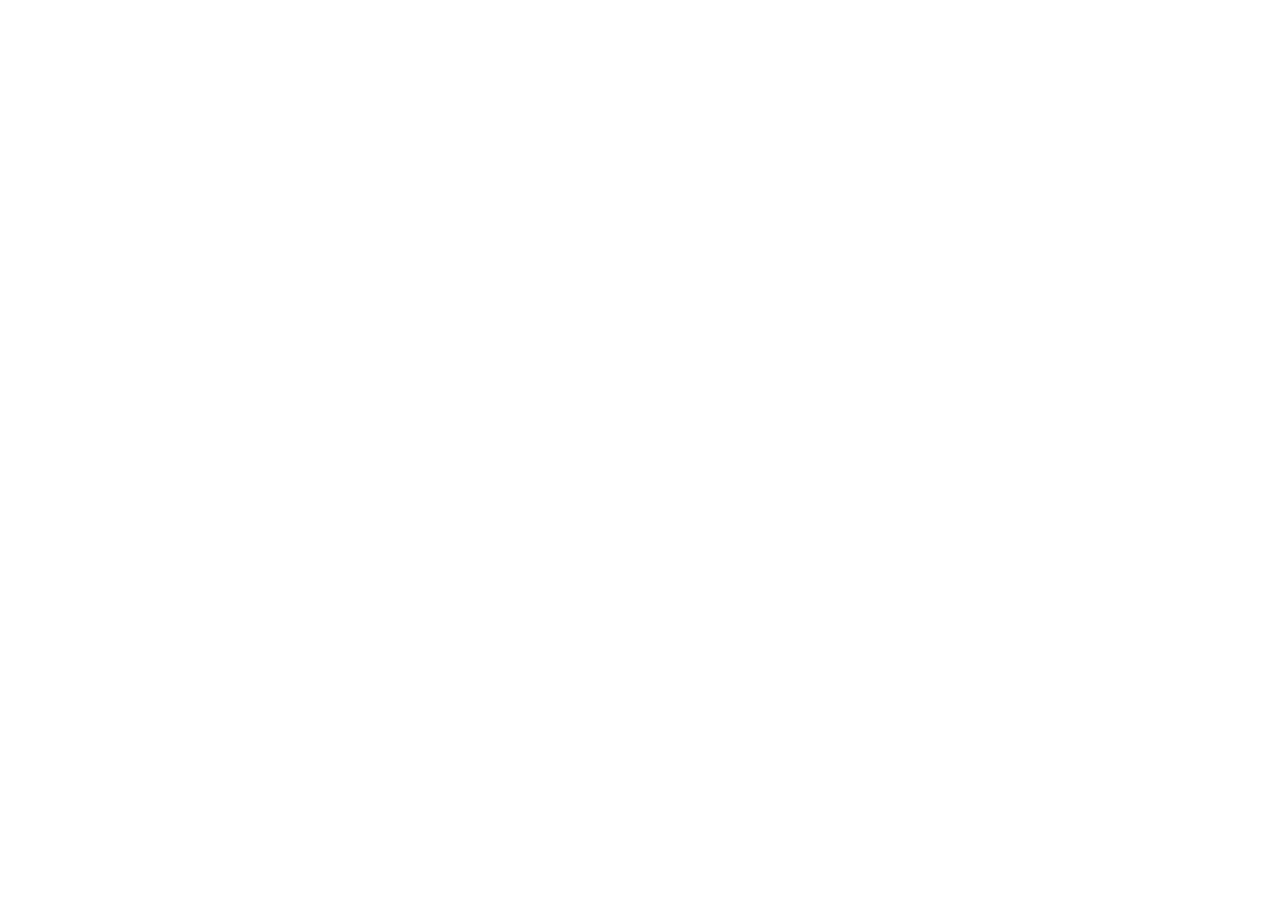
==== reports-dashboard/index.html @ 9b1605b8 "feat: add IPR claim elements comparison dashboard Deploys a React dashboard comparing v1/v2_API/v3_C" ====
<!doctype html>
<html lang="ko">
  <head>
    <meta charset="UTF-8" />
    <meta name="viewport" content="width=device-width, initial-scale=1.0" />
    <link rel="preconnect" href="https://fonts.googleapis.com" />
    <link rel="preconnect" href="https://fonts.gstatic.com" crossorigin />
    <link href="https://fonts.googleapis.com/css2?family=Noto+Sans+KR:wght@300;400;500;700&display=swap" rel="stylesheet" />
    <title>Claim Elements Dashboard</title>
    <script type="module" crossorigin src="/tanalysis-landing/reports-dashboard/assets/index-C7DTPzff.js"></script>
    <link rel="stylesheet" crossorigin href="/tanalysis-landing/reports-dashboard/assets/index-qnxATfq0.css">
  </head>
  <body>
    <div id="root"></div>
  </body>
</html>
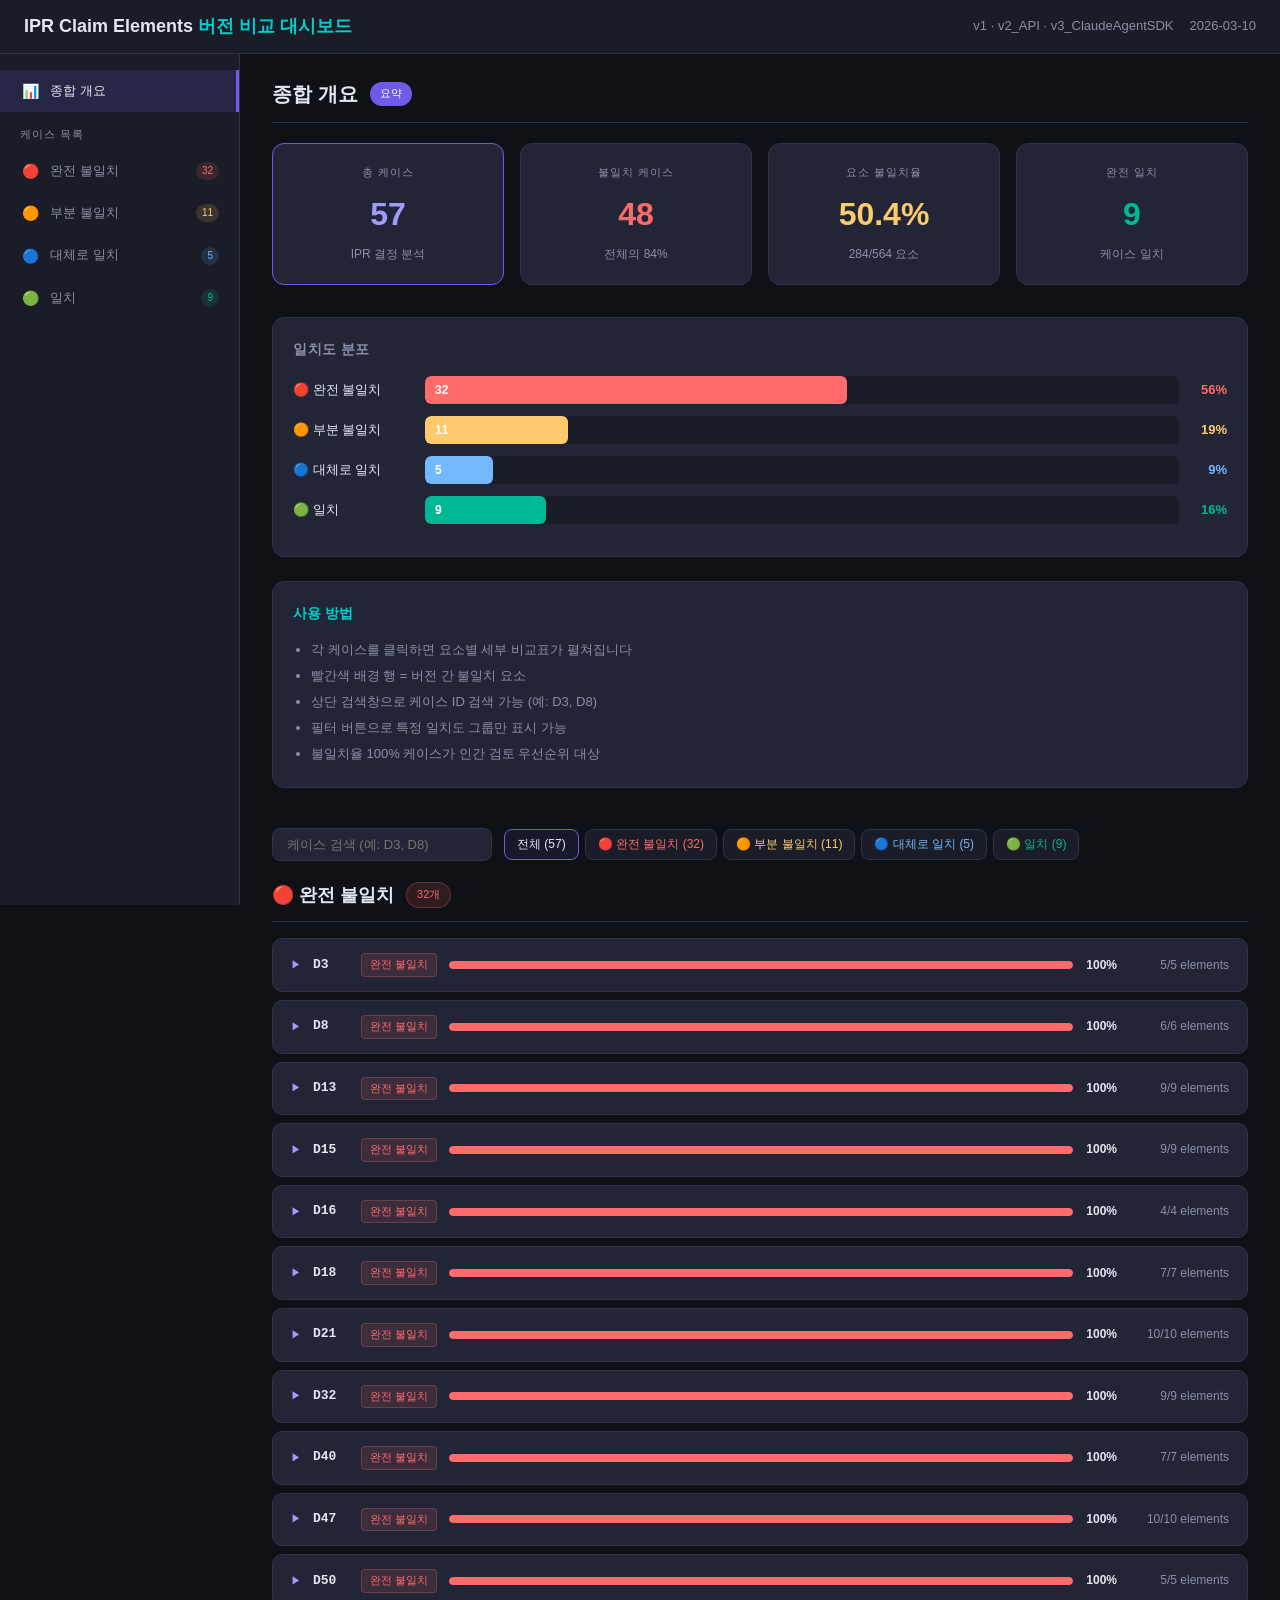
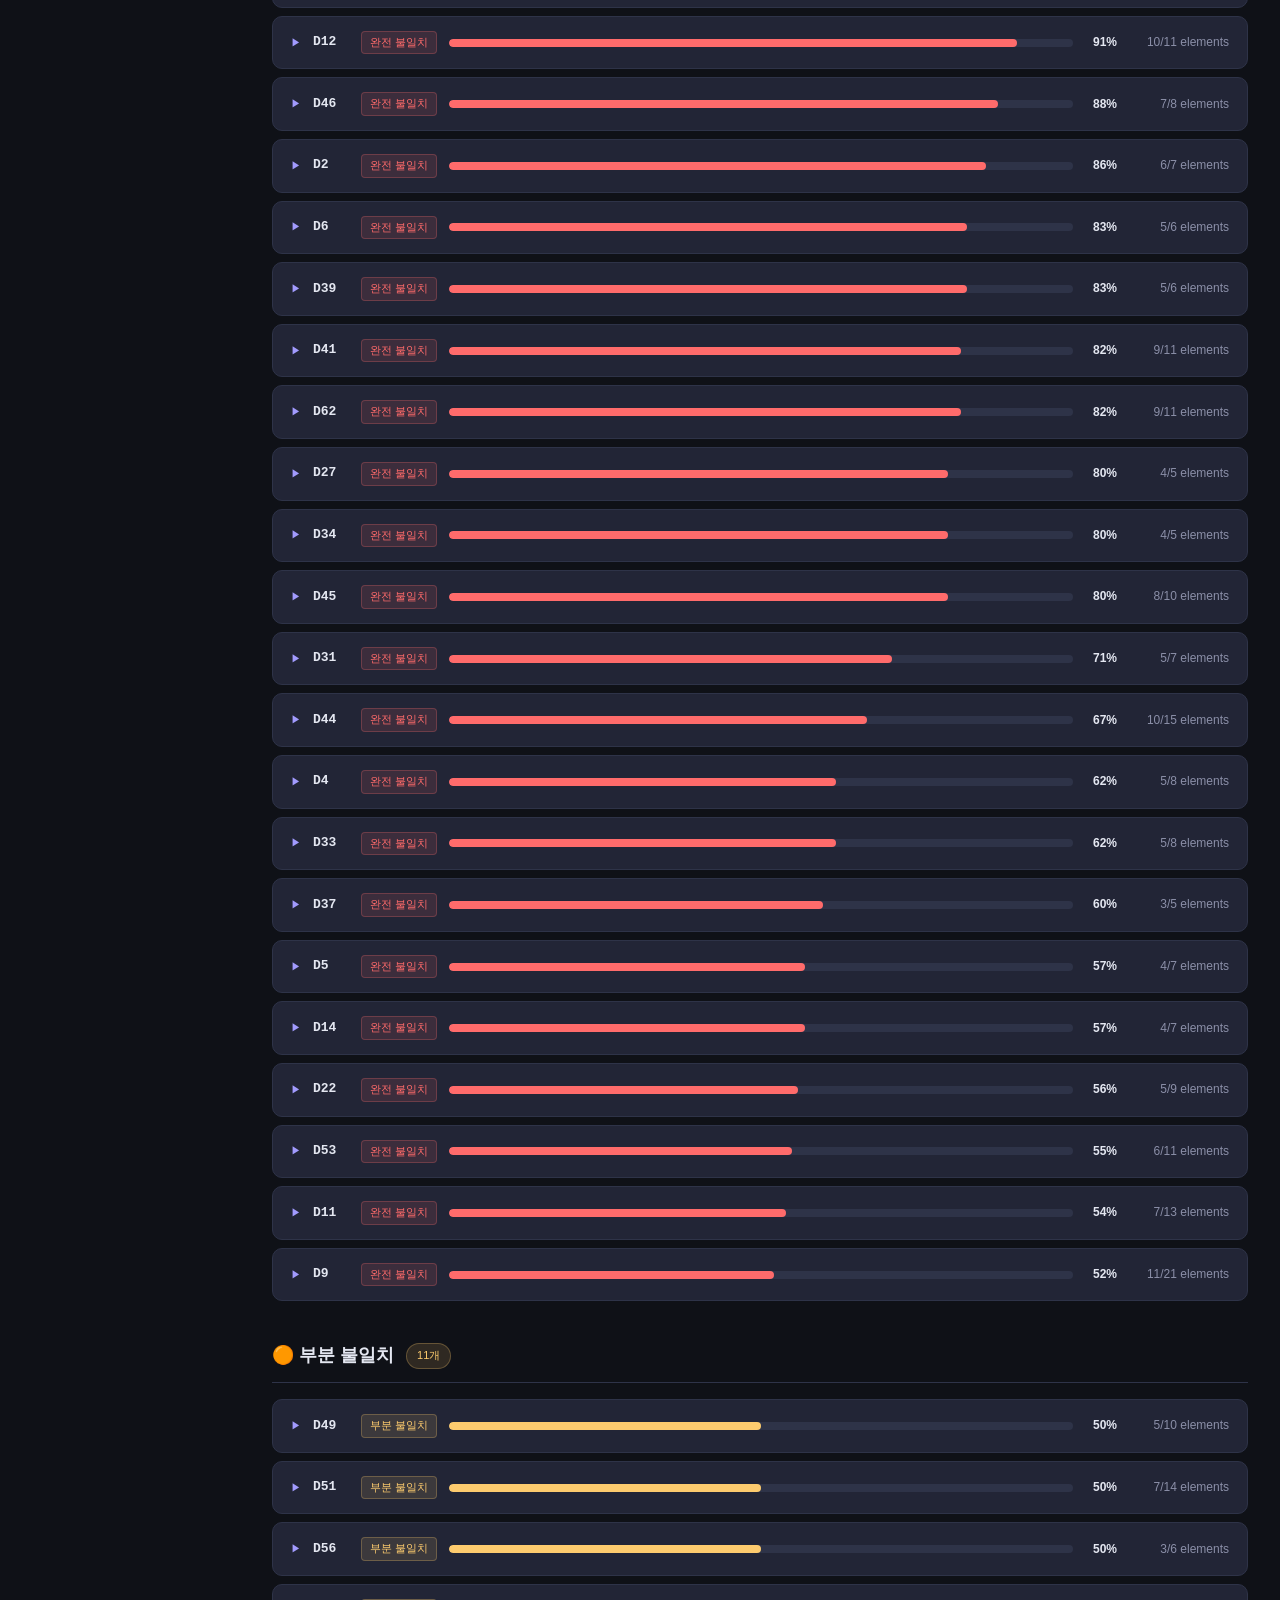
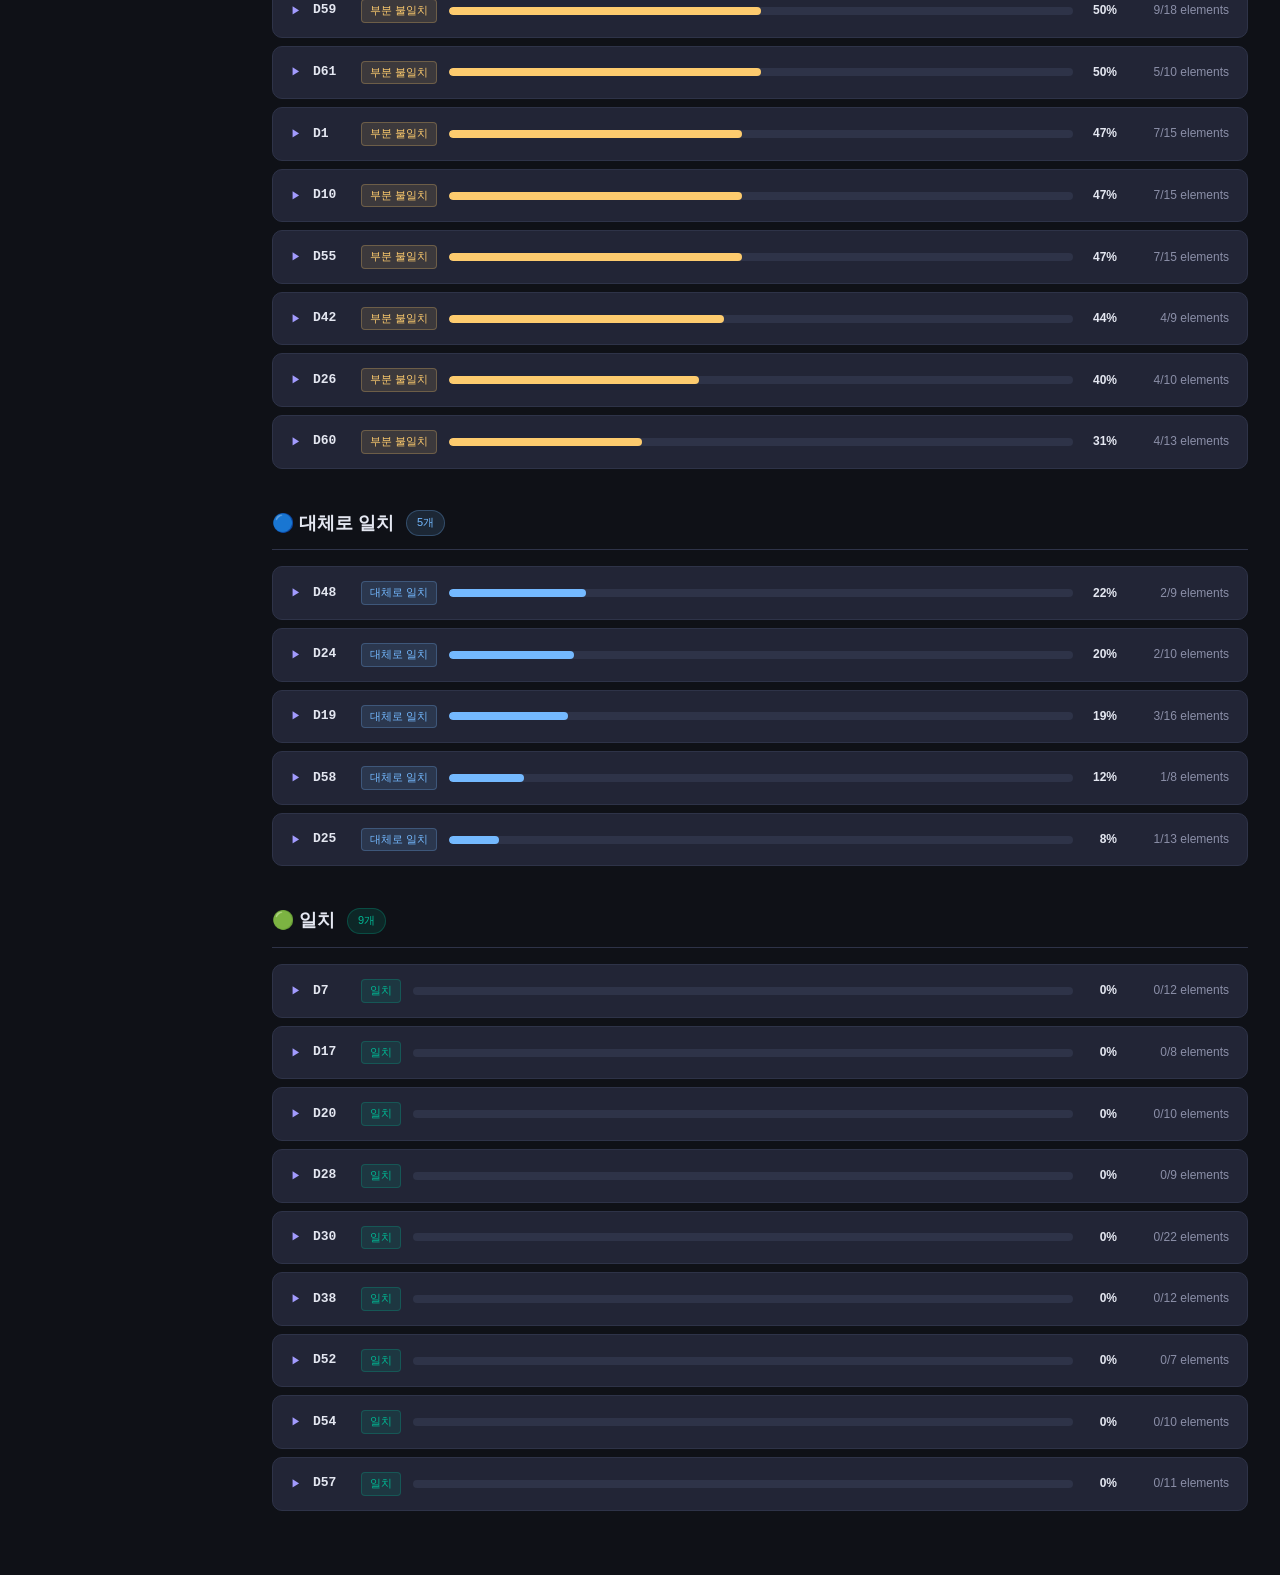
==== commit cc78f71a: "feat: replace React app with self-contained IPR comparison dashboard Single HTML file matching tanal" ====
--- a/reports-dashboard/index.html
+++ b/reports-dashboard/index.html
@@ -1,17 +1,3864 @@
-<!doctype html>
-<html lang="ko">
-  <head>
-    <meta charset="UTF-8" />
-    <meta name="viewport" content="width=device-width, initial-scale=1.0" />
-    <link rel="preconnect" href="https://fonts.googleapis.com" />
-    <link rel="preconnect" href="https://fonts.gstatic.com" crossorigin />
-    <link href="https://fonts.googleapis.com/css2?family=Noto+Sans+KR:wght@300;400;500;700&display=swap" rel="stylesheet" />
-    <title>Claim Elements Dashboard</title>
-    <script type="module" crossorigin src="/tanalysis-landing/reports-dashboard/assets/index-C7DTPzff.js"></script>
-    <link rel="stylesheet" crossorigin href="/tanalysis-landing/reports-dashboard/assets/index-qnxATfq0.css">
-  </head>
-  <body>
-    <div id="root"></div>-
-  </body>
-</html>
+<!DOCTYPE html>
+<html lang="ko">
+<head>
+<meta charset="UTF-8">
+<meta name="viewport" content="width=device-width, initial-scale=1.0">
+<title>IPR Claim Elements — 버전 비교 대시보드</title>
+<style>
+*{margin:0;padding:0;box-sizing:border-box}
+:root{
+  --bg:#0f1117;--surface:#1a1d27;--card:#222536;--border:#2e3348;
+  --text:#e4e7f1;--muted:#8b8fa8;--accent:#6c5ce7;--accent2:#00cec9;
+  --green:#00b894;--red:#ff6b6b;--orange:#fdcb6e;--blue:#74b9ff;
+  --purple:#a29bfe;
+}
+body{font-family:-apple-system,BlinkMacSystemFont,'Segoe UI',sans-serif;background:var(--bg);color:var(--text);line-height:1.6}
+.topbar{background:var(--surface);border-bottom:1px solid var(--border);padding:12px 24px;display:flex;align-items:center;justify-content:space-between;position:sticky;top:0;z-index:100}
+.topbar h1{font-size:18px;font-weight:700}
+.topbar h1 span{color:var(--accent2)}
+.topbar .meta{color:var(--muted);font-size:13px;display:flex;align-items:center;gap:16px}
+.layout{display:flex;min-height:100vh}
+.sidebar{width:240px;background:var(--surface);border-right:1px solid var(--border);padding:16px 0;position:sticky;top:49px;height:calc(100vh - 49px);overflow-y:auto;flex-shrink:0}
+.sidebar a{display:flex;align-items:center;gap:10px;padding:10px 20px;color:var(--muted);font-size:13px;transition:.2s;text-decoration:none}
+.sidebar a:hover,.sidebar a.active{color:var(--text);background:rgba(108,92,231,.15);border-right:3px solid var(--accent)}
+.sidebar .icon{width:20px;text-align:center;font-size:14px}
+.main{flex:1;padding:24px 32px;max-width:1200px}
+.score-grid{display:grid;grid-template-columns:repeat(auto-fit,minmax(180px,1fr));gap:16px;margin-bottom:32px}
+.score-card{background:var(--card);border:1px solid var(--border);border-radius:12px;padding:20px;text-align:center;transition:.3s}
+.score-card:hover{border-color:var(--accent);transform:translateY(-2px)}
+.score-card .label{font-size:11px;color:var(--muted);text-transform:uppercase;letter-spacing:1px;margin-bottom:8px}
+.score-card .value{font-size:32px;font-weight:800}
+.score-card .sub{font-size:12px;color:var(--muted);margin-top:4px}
+.search-bar{display:flex;align-items:center;gap:12px;margin-bottom:20px;flex-wrap:wrap}
+.search-bar input{background:var(--card);border:1px solid var(--border);color:var(--text);padding:8px 14px;border-radius:8px;font-size:13px;width:220px;outline:none}
+.search-bar input:focus{border-color:var(--accent)}
+.filter-btns{display:flex;gap:6px;flex-wrap:wrap}
+.filter-btn{background:var(--surface);border:1px solid var(--border);color:var(--muted);padding:6px 12px;border-radius:8px;font-size:12px;cursor:pointer;transition:.2s}
+.filter-btn:hover,.filter-btn.active{border-color:var(--accent);color:var(--text);background:rgba(108,92,231,.1)}
+.case-row{background:var(--card);border:1px solid var(--border);border-radius:10px;margin-bottom:8px;overflow:hidden;transition:.2s}
+.case-row:hover{border-color:#3d4266}
+.case-row[open]{border-color:var(--accent)}
+.case-row summary::-webkit-details-marker{display:none}
+.case-row[open] .arrow{transform:rotate(90deg);display:inline-block}
+.hidden{display:none!important}
+@media(max-width:900px){
+  .sidebar{display:none}
+  .main{padding:16px}
+  .score-grid{grid-template-columns:repeat(2,1fr)}
+}
+@media(max-width:600px){
+  .score-grid{grid-template-columns:1fr}
+}
+</style>
+</head>
+<body>
+
+<div class="topbar">
+  <h1>IPR Claim Elements <span>버전 비교 대시보드</span></h1>
+  <div class="meta">
+    <span>v1 · v2_API · v3_ClaudeAgentSDK</span>
+    <span>2026-03-10</span>
+  </div>
+</div>
+
+<div class="layout">
+<nav class="sidebar" id="sidebar">
+  <a href="#overview" style="margin-bottom:8px"><span class="icon">📊</span> 종합 개요</a>
+  <div style="padding:6px 20px;font-size:11px;color:var(--muted);text-transform:uppercase;letter-spacing:1px;margin-top:8px">케이스 목록</div>
+  <a href="#section-inconsistent"><span class="icon">🔴</span> 완전 불일치 <span style="margin-left:auto;background:#ff6b6b22;color:#ff6b6b;font-size:10px;padding:1px 6px;border-radius:10px">32</span></a>
+<a href="#section-partially-inconsistent"><span class="icon">🟠</span> 부분 불일치 <span style="margin-left:auto;background:#fdcb6e22;color:#fdcb6e;font-size:10px;padding:1px 6px;border-radius:10px">11</span></a>
+<a href="#section-mostly-consistent"><span class="icon">🔵</span> 대체로 일치 <span style="margin-left:auto;background:#74b9ff22;color:#74b9ff;font-size:10px;padding:1px 6px;border-radius:10px">5</span></a>
+<a href="#section-consistent"><span class="icon">🟢</span> 일치 <span style="margin-left:auto;background:#00b89422;color:#00b894;font-size:10px;padding:1px 6px;border-radius:10px">9</span></a>
+
+</nav>
+
+<main class="main">
+
+<!-- OVERVIEW -->
+<div class="section" id="overview" style="margin-bottom:40px;scroll-margin-top:70px">
+  <div style="display:flex;align-items:center;gap:12px;margin-bottom:20px;padding-bottom:12px;border-bottom:1px solid #2e3348">
+    <h2 style="font-size:20px;font-weight:700">종합 개요</h2>
+    <span style="background:var(--accent);color:#fff;font-size:11px;padding:3px 10px;border-radius:20px">요약</span>
+  </div>
+
+  <div class="score-grid">
+    <div class="score-card" style="border-color:#6c5ce7">
+      <div class="label">총 케이스</div>
+      <div class="value" style="color:var(--purple)">57</div>
+      <div class="sub">IPR 결정 분석</div>
+    </div>
+    <div class="score-card">
+      <div class="label">불일치 케이스</div>
+      <div class="value" style="color:var(--red)">48</div>
+      <div class="sub">전체의 84%</div>
+    </div>
+    <div class="score-card">
+      <div class="label">요소 불일치율</div>
+      <div class="value" style="color:var(--orange)">50.4%</div>
+      <div class="sub">284/564 요소</div>
+    </div>
+    <div class="score-card">
+      <div class="label">완전 일치</div>
+      <div class="value" style="color:var(--green)">9</div>
+      <div class="sub">케이스 일치</div>
+    </div>
+  </div>
+
+  <!-- Status bar chart -->
+  <div style="background:var(--card);border:1px solid var(--border);border-radius:12px;padding:20px;margin-bottom:24px">
+    <h3 style="font-size:14px;color:var(--muted);margin-bottom:16px;text-transform:uppercase;letter-spacing:.5px">일치도 분포</h3>
+    <div style="display:flex;align-items:center;margin-bottom:12px;gap:12px">
+      <div style="width:120px;font-size:13px;flex-shrink:0">🔴 완전 불일치</div>
+      <div style="flex:1;height:28px;background:var(--surface);border-radius:6px;overflow:hidden">
+        <div style="width:56%;height:100%;background:#ff6b6b;border-radius:6px;display:flex;align-items:center;padding-left:10px;font-size:12px;font-weight:700;color:#fff">32</div>
+      </div>
+      <span style="width:36px;text-align:right;font-size:13px;font-weight:700;color:#ff6b6b">56%</span>
+    </div><div style="display:flex;align-items:center;margin-bottom:12px;gap:12px">
+      <div style="width:120px;font-size:13px;flex-shrink:0">🟠 부분 불일치</div>
+      <div style="flex:1;height:28px;background:var(--surface);border-radius:6px;overflow:hidden">
+        <div style="width:19%;height:100%;background:#fdcb6e;border-radius:6px;display:flex;align-items:center;padding-left:10px;font-size:12px;font-weight:700;color:#fff">11</div>
+      </div>
+      <span style="width:36px;text-align:right;font-size:13px;font-weight:700;color:#fdcb6e">19%</span>
+    </div><div style="display:flex;align-items:center;margin-bottom:12px;gap:12px">
+      <div style="width:120px;font-size:13px;flex-shrink:0">🔵 대체로 일치</div>
+      <div style="flex:1;height:28px;background:var(--surface);border-radius:6px;overflow:hidden">
+        <div style="width:9%;height:100%;background:#74b9ff;border-radius:6px;display:flex;align-items:center;padding-left:10px;font-size:12px;font-weight:700;color:#fff">5</div>
+      </div>
+      <span style="width:36px;text-align:right;font-size:13px;font-weight:700;color:#74b9ff">9%</span>
+    </div><div style="display:flex;align-items:center;margin-bottom:12px;gap:12px">
+      <div style="width:120px;font-size:13px;flex-shrink:0">🟢 일치</div>
+      <div style="flex:1;height:28px;background:var(--surface);border-radius:6px;overflow:hidden">
+        <div style="width:16%;height:100%;background:#00b894;border-radius:6px;display:flex;align-items:center;padding-left:10px;font-size:12px;font-weight:700;color:#fff">9</div>
+      </div>
+      <span style="width:36px;text-align:right;font-size:13px;font-weight:700;color:#00b894">16%</span>
+    </div>
+  </div>
+
+  <!-- Instructions -->
+  <div style="background:var(--card);border:1px solid var(--border);border-radius:12px;padding:20px">
+    <h3 style="font-size:14px;margin-bottom:12px;color:var(--accent2)">사용 방법</h3>
+    <ul style="font-size:13px;color:var(--muted);padding-left:18px;line-height:2">
+      <li>각 케이스를 클릭하면 요소별 세부 비교표가 펼쳐집니다</li>
+      <li>빨간색 배경 행 = 버전 간 불일치 요소</li>
+      <li>상단 검색창으로 케이스 ID 검색 가능 (예: D3, D8)</li>
+      <li>필터 버튼으로 특정 일치도 그룹만 표시 가능</li>
+      <li>불일치율 100% 케이스가 인간 검토 우선순위 대상</li>
+    </ul>
+  </div>
+</div>
+
+<!-- SEARCH + FILTER -->
+<div class="search-bar" id="controls">
+  <input type="text" id="searchInput" placeholder="케이스 검색 (예: D3, D8)" oninput="filterCases()">
+  <div class="filter-btns">
+    <button class="filter-btn active" onclick="setFilter('all',this)">전체 (57)</button>
+    <button class="filter-btn" onclick="setFilter('inconsistent',this)" style="color:#ff6b6b">🔴 완전 불일치 (32)</button>
+    <button class="filter-btn" onclick="setFilter('partially_inconsistent',this)" style="color:#fdcb6e">🟠 부분 불일치 (11)</button>
+    <button class="filter-btn" onclick="setFilter('mostly_consistent',this)" style="color:#74b9ff">🔵 대체로 일치 (5)</button>
+    <button class="filter-btn" onclick="setFilter('consistent',this)" style="color:#00b894">🟢 일치 (9)</button>
+  </div>
+</div>
+
+<!-- CASES -->
+<div id="cases-container">
+<div class="section" id="section-inconsistent" style="margin-bottom:40px;scroll-margin-top:70px">
+  <div style="display:flex;align-items:center;gap:12px;margin-bottom:16px;padding-bottom:12px;border-bottom:1px solid #2e3348">
+    <h2 style="font-size:18px;font-weight:700">🔴 완전 불일치</h2>
+    <span style="background:#ff6b6b22;color:#ff6b6b;border:1px solid #ff6b6b44;font-size:11px;padding:3px 10px;border-radius:20px">32개</span>
+  </div>
+  <div class="cases-group"><details class="case-row" data-status="inconsistent" data-rate="1.0" data-id="d3">
+  <summary style="padding:14px 18px;cursor:pointer;list-style:none;display:flex;align-items:center;gap:12px">
+    <span style="color:#a29bfe;font-size:10px;transition:transform .2s" class="arrow">▶</span>
+    <span style="font-family:monospace;font-weight:700;color:#e4e7f1;width:36px;flex-shrink:0">D3</span>
+    <span style="background:rgba(255,107,107,.12);color:#ff6b6b;border:1px solid #ff6b6b40;padding:2px 8px;border-radius:4px;font-size:11px;flex-shrink:0">완전 불일치</span>
+    <div style="flex:1;min-width:0"><div style="display:flex;align-items:center;gap:8px">
+      <div style="flex:1;height:8px;background:#2e3348;border-radius:4px;overflow:hidden">
+        <div style="width:100%;height:100%;background:#ff6b6b;border-radius:4px"></div>
+      </div>
+      <span style="font-size:12px;color:#e4e7f1;width:36px;text-align:right;font-weight:700">100%</span>
+    </div></div>
+    <span style="font-size:12px;color:#8b8fa8;flex-shrink:0;width:100px;text-align:right">5/5 elements</span>
+  </summary>
+  <div style="padding:0 18px 14px">
+    <table style="width:100%;border-collapse:collapse">
+      <thead><tr style="border-bottom:2px solid #2e3348">
+        <th style="padding:8px 12px;color:#8b8fa8;font-size:11px;font-weight:600;text-transform:uppercase;letter-spacing:.5px;text-align:left">Element</th>
+        <th style="padding:8px 12px;color:#8b8fa8;font-size:11px;font-weight:600;text-transform:uppercase;letter-spacing:.5px">v1</th><th style="padding:8px 12px;color:#8b8fa8;font-size:11px;font-weight:600;text-transform:uppercase;letter-spacing:.5px">v2_API</th><th style="padding:8px 12px;color:#8b8fa8;font-size:11px;font-weight:600;text-transform:uppercase;letter-spacing:.5px">v3_ClaudeAgentSDK</th>
+        <th style="padding:8px 12px;color:#8b8fa8;font-size:11px;font-weight:600">Match</th>
+      </tr></thead>
+      <tbody><tr style="background:rgba(255,107,107,.05)border-bottom:1px solid #2e3348">
+          <td style="padding:8px 12px;font-family:monospace;font-size:12px;color:#a29bfe">[1.1]</td>
+          <td style="padding:8px 12px"><span style="background:rgba(0,184,148,.15);color:#00b894;border:1px solid #00b89440;padding:2px 8px;border-radius:4px;font-size:11px;white-space:nowrap">명시적 개시</span></td><td style="padding:8px 12px"><span style="background:rgba(0,184,148,.15);color:#00b894;border:1px solid #00b89440;padding:2px 8px;border-radius:4px;font-size:11px;white-space:nowrap">disclosed</span></td><td style="padding:8px 12px"><span style="background:rgba(0,184,148,.15);color:#00b894;border:1px solid #00b89440;padding:2px 8px;border-radius:4px;font-size:11px;white-space:nowrap">disclosed</span></td>
+          <td style="padding:8px 12px"><span style="color:#ff6b6b;font-size:11px">✗</span></td>
+        </tr><tr style="background:rgba(255,107,107,.05)border-bottom:1px solid #2e3348">
+          <td style="padding:8px 12px;font-family:monospace;font-size:12px;color:#a29bfe">[1.2]</td>
+          <td style="padding:8px 12px"><span style="background:rgba(0,184,148,.15);color:#00b894;border:1px solid #00b89440;padding:2px 8px;border-radius:4px;font-size:11px;white-space:nowrap">명시적 개시</span></td><td style="padding:8px 12px"><span style="background:rgba(0,184,148,.15);color:#00b894;border:1px solid #00b89440;padding:2px 8px;border-radius:4px;font-size:11px;white-space:nowrap">disclosed</span></td><td style="padding:8px 12px"><span style="background:rgba(0,184,148,.15);color:#00b894;border:1px solid #00b89440;padding:2px 8px;border-radius:4px;font-size:11px;white-space:nowrap">disclosed</span></td>
+          <td style="padding:8px 12px"><span style="color:#ff6b6b;font-size:11px">✗</span></td>
+        </tr><tr style="background:rgba(255,107,107,.05)border-bottom:1px solid #2e3348">
+          <td style="padding:8px 12px;font-family:monospace;font-size:12px;color:#a29bfe">[1.3]</td>
+          <td style="padding:8px 12px"><span style="background:rgba(0,184,148,.15);color:#00b894;border:1px solid #00b89440;padding:2px 8px;border-radius:4px;font-size:11px;white-space:nowrap">명시적 개시</span></td><td style="padding:8px 12px"><span style="background:rgba(0,184,148,.15);color:#00b894;border:1px solid #00b89440;padding:2px 8px;border-radius:4px;font-size:11px;white-space:nowrap">disclosed</span></td><td style="padding:8px 12px"><span style="background:rgba(0,184,148,.15);color:#00b894;border:1px solid #00b89440;padding:2px 8px;border-radius:4px;font-size:11px;white-space:nowrap">disclosed</span></td>
+          <td style="padding:8px 12px"><span style="color:#ff6b6b;font-size:11px">✗</span></td>
+        </tr><tr style="background:rgba(255,107,107,.05)border-bottom:1px solid #2e3348">
+          <td style="padding:8px 12px;font-family:monospace;font-size:12px;color:#a29bfe">[1.4]</td>
+          <td style="padding:8px 12px"><span style="background:rgba(0,184,148,.15);color:#00b894;border:1px solid #00b89440;padding:2px 8px;border-radius:4px;font-size:11px;white-space:nowrap">명시적 개시</span></td><td style="padding:8px 12px"><span style="background:rgba(0,184,148,.15);color:#00b894;border:1px solid #00b89440;padding:2px 8px;border-radius:4px;font-size:11px;white-space:nowrap">disclosed</span></td><td style="padding:8px 12px"><span style="background:rgba(0,184,148,.15);color:#00b894;border:1px solid #00b89440;padding:2px 8px;border-radius:4px;font-size:11px;white-space:nowrap">disclosed</span></td>
+          <td style="padding:8px 12px"><span style="color:#ff6b6b;font-size:11px">✗</span></td>
+        </tr><tr style="background:rgba(255,107,107,.05)border-bottom:1px solid #2e3348">
+          <td style="padding:8px 12px;font-family:monospace;font-size:12px;color:#a29bfe">[1.5]</td>
+          <td style="padding:8px 12px"><span style="background:rgba(0,184,148,.15);color:#00b894;border:1px solid #00b89440;padding:2px 8px;border-radius:4px;font-size:11px;white-space:nowrap">명시적 개시</span></td><td style="padding:8px 12px"><span style="background:rgba(0,184,148,.15);color:#00b894;border:1px solid #00b89440;padding:2px 8px;border-radius:4px;font-size:11px;white-space:nowrap">disclosed</span></td><td style="padding:8px 12px"><span style="background:rgba(0,184,148,.15);color:#00b894;border:1px solid #00b89440;padding:2px 8px;border-radius:4px;font-size:11px;white-space:nowrap">disclosed</span></td>
+          <td style="padding:8px 12px"><span style="color:#ff6b6b;font-size:11px">✗</span></td>
+        </tr></tbody>
+    </table>
+  </div>
+</details>
+<details class="case-row" data-status="inconsistent" data-rate="1.0" data-id="d8">
+  <summary style="padding:14px 18px;cursor:pointer;list-style:none;display:flex;align-items:center;gap:12px">
+    <span style="color:#a29bfe;font-size:10px;transition:transform .2s" class="arrow">▶</span>
+    <span style="font-family:monospace;font-weight:700;color:#e4e7f1;width:36px;flex-shrink:0">D8</span>
+    <span style="background:rgba(255,107,107,.12);color:#ff6b6b;border:1px solid #ff6b6b40;padding:2px 8px;border-radius:4px;font-size:11px;flex-shrink:0">완전 불일치</span>
+    <div style="flex:1;min-width:0"><div style="display:flex;align-items:center;gap:8px">
+      <div style="flex:1;height:8px;background:#2e3348;border-radius:4px;overflow:hidden">
+        <div style="width:100%;height:100%;background:#ff6b6b;border-radius:4px"></div>
+      </div>
+      <span style="font-size:12px;color:#e4e7f1;width:36px;text-align:right;font-weight:700">100%</span>
+    </div></div>
+    <span style="font-size:12px;color:#8b8fa8;flex-shrink:0;width:100px;text-align:right">6/6 elements</span>
+  </summary>
+  <div style="padding:0 18px 14px">
+    <table style="width:100%;border-collapse:collapse">
+      <thead><tr style="border-bottom:2px solid #2e3348">
+        <th style="padding:8px 12px;color:#8b8fa8;font-size:11px;font-weight:600;text-transform:uppercase;letter-spacing:.5px;text-align:left">Element</th>
+        <th style="padding:8px 12px;color:#8b8fa8;font-size:11px;font-weight:600;text-transform:uppercase;letter-spacing:.5px">v1</th><th style="padding:8px 12px;color:#8b8fa8;font-size:11px;font-weight:600;text-transform:uppercase;letter-spacing:.5px">v2_API</th><th style="padding:8px 12px;color:#8b8fa8;font-size:11px;font-weight:600;text-transform:uppercase;letter-spacing:.5px">v3_ClaudeAgentSDK</th>
+        <th style="padding:8px 12px;color:#8b8fa8;font-size:11px;font-weight:600">Match</th>
+      </tr></thead>
+      <tbody><tr style="background:rgba(255,107,107,.05)border-bottom:1px solid #2e3348">
+          <td style="padding:8px 12px;font-family:monospace;font-size:12px;color:#a29bfe">[1a]</td>
+          <td style="padding:8px 12px"><span style="background:rgba(0,184,148,.15);color:#00b894;border:1px solid #00b89440;padding:2px 8px;border-radius:4px;font-size:11px;white-space:nowrap">명시적 개시</span></td><td style="padding:8px 12px"><span style="background:rgba(0,184,148,.15);color:#00b894;border:1px solid #00b89440;padding:2px 8px;border-radius:4px;font-size:11px;white-space:nowrap">disclosed</span></td><td style="padding:8px 12px"><span style="background:rgba(0,184,148,.15);color:#00b894;border:1px solid #00b89440;padding:2px 8px;border-radius:4px;font-size:11px;white-space:nowrap">disclosed</span></td>
+          <td style="padding:8px 12px"><span style="color:#ff6b6b;font-size:11px">✗</span></td>
+        </tr><tr style="background:rgba(255,107,107,.05)border-bottom:1px solid #2e3348">
+          <td style="padding:8px 12px;font-family:monospace;font-size:12px;color:#a29bfe">[1b]</td>
+          <td style="padding:8px 12px"><span style="background:rgba(0,184,148,.15);color:#00b894;border:1px solid #00b89440;padding:2px 8px;border-radius:4px;font-size:11px;white-space:nowrap">명시적 개시</span></td><td style="padding:8px 12px"><span style="background:rgba(0,184,148,.15);color:#00b894;border:1px solid #00b89440;padding:2px 8px;border-radius:4px;font-size:11px;white-space:nowrap">disclosed</span></td><td style="padding:8px 12px"><span style="background:rgba(0,184,148,.15);color:#00b894;border:1px solid #00b89440;padding:2px 8px;border-radius:4px;font-size:11px;white-space:nowrap">disclosed</span></td>
+          <td style="padding:8px 12px"><span style="color:#ff6b6b;font-size:11px">✗</span></td>
+        </tr><tr style="background:rgba(255,107,107,.05)border-bottom:1px solid #2e3348">
+          <td style="padding:8px 12px;font-family:monospace;font-size:12px;color:#a29bfe">[1c]</td>
+          <td style="padding:8px 12px"><span style="background:rgba(0,184,148,.15);color:#00b894;border:1px solid #00b89440;padding:2px 8px;border-radius:4px;font-size:11px;white-space:nowrap">명시적 개시</span></td><td style="padding:8px 12px"><span style="background:rgba(0,184,148,.15);color:#00b894;border:1px solid #00b89440;padding:2px 8px;border-radius:4px;font-size:11px;white-space:nowrap">disclosed</span></td><td style="padding:8px 12px"><span style="background:rgba(0,184,148,.15);color:#00b894;border:1px solid #00b89440;padding:2px 8px;border-radius:4px;font-size:11px;white-space:nowrap">disclosed</span></td>
+          <td style="padding:8px 12px"><span style="color:#ff6b6b;font-size:11px">✗</span></td>
+        </tr><tr style="background:rgba(255,107,107,.05)border-bottom:1px solid #2e3348">
+          <td style="padding:8px 12px;font-family:monospace;font-size:12px;color:#a29bfe">[1d]</td>
+          <td style="padding:8px 12px"><span style="background:rgba(0,184,148,.15);color:#00b894;border:1px solid #00b89440;padding:2px 8px;border-radius:4px;font-size:11px;white-space:nowrap">명시적 개시</span></td><td style="padding:8px 12px"><span style="background:rgba(0,184,148,.15);color:#00b894;border:1px solid #00b89440;padding:2px 8px;border-radius:4px;font-size:11px;white-space:nowrap">disclosed</span></td><td style="padding:8px 12px"><span style="background:rgba(0,184,148,.15);color:#00b894;border:1px solid #00b89440;padding:2px 8px;border-radius:4px;font-size:11px;white-space:nowrap">disclosed</span></td>
+          <td style="padding:8px 12px"><span style="color:#ff6b6b;font-size:11px">✗</span></td>
+        </tr><tr style="background:rgba(255,107,107,.05)border-bottom:1px solid #2e3348">
+          <td style="padding:8px 12px;font-family:monospace;font-size:12px;color:#a29bfe">[1e]</td>
+          <td style="padding:8px 12px"><span style="background:rgba(0,184,148,.15);color:#00b894;border:1px solid #00b89440;padding:2px 8px;border-radius:4px;font-size:11px;white-space:nowrap">명시적 개시</span></td><td style="padding:8px 12px"><span style="background:rgba(0,184,148,.15);color:#00b894;border:1px solid #00b89440;padding:2px 8px;border-radius:4px;font-size:11px;white-space:nowrap">disclosed</span></td><td style="padding:8px 12px"><span style="background:rgba(0,184,148,.15);color:#00b894;border:1px solid #00b89440;padding:2px 8px;border-radius:4px;font-size:11px;white-space:nowrap">disclosed</span></td>
+          <td style="padding:8px 12px"><span style="color:#ff6b6b;font-size:11px">✗</span></td>
+        </tr><tr style="background:rgba(255,107,107,.05)border-bottom:1px solid #2e3348">
+          <td style="padding:8px 12px;font-family:monospace;font-size:12px;color:#a29bfe">[preamble]</td>
+          <td style="padding:8px 12px"><span style="background:rgba(0,184,148,.15);color:#00b894;border:1px solid #00b89440;padding:2px 8px;border-radius:4px;font-size:11px;white-space:nowrap">명시적 개시</span></td><td style="padding:8px 12px"><span style="background:rgba(0,184,148,.15);color:#00b894;border:1px solid #00b89440;padding:2px 8px;border-radius:4px;font-size:11px;white-space:nowrap">disclosed</span></td><td style="padding:8px 12px"><span style="background:rgba(0,184,148,.15);color:#00b894;border:1px solid #00b89440;padding:2px 8px;border-radius:4px;font-size:11px;white-space:nowrap">disclosed</span></td>
+          <td style="padding:8px 12px"><span style="color:#ff6b6b;font-size:11px">✗</span></td>
+        </tr></tbody>
+    </table>
+  </div>
+</details>
+<details class="case-row" data-status="inconsistent" data-rate="1.0" data-id="d13">
+  <summary style="padding:14px 18px;cursor:pointer;list-style:none;display:flex;align-items:center;gap:12px">
+    <span style="color:#a29bfe;font-size:10px;transition:transform .2s" class="arrow">▶</span>
+    <span style="font-family:monospace;font-weight:700;color:#e4e7f1;width:36px;flex-shrink:0">D13</span>
+    <span style="background:rgba(255,107,107,.12);color:#ff6b6b;border:1px solid #ff6b6b40;padding:2px 8px;border-radius:4px;font-size:11px;flex-shrink:0">완전 불일치</span>
+    <div style="flex:1;min-width:0"><div style="display:flex;align-items:center;gap:8px">
+      <div style="flex:1;height:8px;background:#2e3348;border-radius:4px;overflow:hidden">
+        <div style="width:100%;height:100%;background:#ff6b6b;border-radius:4px"></div>
+      </div>
+      <span style="font-size:12px;color:#e4e7f1;width:36px;text-align:right;font-weight:700">100%</span>
+    </div></div>
+    <span style="font-size:12px;color:#8b8fa8;flex-shrink:0;width:100px;text-align:right">9/9 elements</span>
+  </summary>
+  <div style="padding:0 18px 14px">
+    <table style="width:100%;border-collapse:collapse">
+      <thead><tr style="border-bottom:2px solid #2e3348">
+        <th style="padding:8px 12px;color:#8b8fa8;font-size:11px;font-weight:600;text-transform:uppercase;letter-spacing:.5px;text-align:left">Element</th>
+        <th style="padding:8px 12px;color:#8b8fa8;font-size:11px;font-weight:600;text-transform:uppercase;letter-spacing:.5px">v1</th><th style="padding:8px 12px;color:#8b8fa8;font-size:11px;font-weight:600;text-transform:uppercase;letter-spacing:.5px">v2_API</th><th style="padding:8px 12px;color:#8b8fa8;font-size:11px;font-weight:600;text-transform:uppercase;letter-spacing:.5px">v3_ClaudeAgentSDK</th>
+        <th style="padding:8px 12px;color:#8b8fa8;font-size:11px;font-weight:600">Match</th>
+      </tr></thead>
+      <tbody><tr style="background:rgba(255,107,107,.05)border-bottom:1px solid #2e3348">
+          <td style="padding:8px 12px;font-family:monospace;font-size:12px;color:#a29bfe">[1.A]</td>
+          <td style="padding:8px 12px"><span style="background:rgba(139,143,168,.15);color:#8b8fa8;border:1px solid #8b8fa840;padding:2px 8px;border-radius:4px;font-size:11px;white-space:nowrap">묵시/간접적 개시</span></td><td style="padding:8px 12px"><span style="background:rgba(0,184,148,.15);color:#00b894;border:1px solid #00b89440;padding:2px 8px;border-radius:4px;font-size:11px;white-space:nowrap">disclosed</span></td><td style="padding:8px 12px"><span style="background:rgba(0,184,148,.15);color:#00b894;border:1px solid #00b89440;padding:2px 8px;border-radius:4px;font-size:11px;white-space:nowrap">disclosed</span></td>
+          <td style="padding:8px 12px"><span style="color:#ff6b6b;font-size:11px">✗</span></td>
+        </tr><tr style="background:rgba(255,107,107,.05)border-bottom:1px solid #2e3348">
+          <td style="padding:8px 12px;font-family:monospace;font-size:12px;color:#a29bfe">[1.B]</td>
+          <td style="padding:8px 12px"><span style="background:rgba(139,143,168,.15);color:#8b8fa8;border:1px solid #8b8fa840;padding:2px 8px;border-radius:4px;font-size:11px;white-space:nowrap">묵시/간접적 개시</span></td><td style="padding:8px 12px"><span style="background:rgba(0,184,148,.15);color:#00b894;border:1px solid #00b89440;padding:2px 8px;border-radius:4px;font-size:11px;white-space:nowrap">disclosed</span></td><td style="padding:8px 12px"><span style="background:rgba(0,184,148,.15);color:#00b894;border:1px solid #00b89440;padding:2px 8px;border-radius:4px;font-size:11px;white-space:nowrap">disclosed</span></td>
+          <td style="padding:8px 12px"><span style="color:#ff6b6b;font-size:11px">✗</span></td>
+        </tr><tr style="background:rgba(255,107,107,.05)border-bottom:1px solid #2e3348">
+          <td style="padding:8px 12px;font-family:monospace;font-size:12px;color:#a29bfe">[1.C]</td>
+          <td style="padding:8px 12px"><span style="background:rgba(139,143,168,.15);color:#8b8fa8;border:1px solid #8b8fa840;padding:2px 8px;border-radius:4px;font-size:11px;white-space:nowrap">묵시/간접적 개시</span></td><td style="padding:8px 12px"><span style="background:rgba(0,184,148,.15);color:#00b894;border:1px solid #00b89440;padding:2px 8px;border-radius:4px;font-size:11px;white-space:nowrap">disclosed</span></td><td style="padding:8px 12px"><span style="background:rgba(0,184,148,.15);color:#00b894;border:1px solid #00b89440;padding:2px 8px;border-radius:4px;font-size:11px;white-space:nowrap">disclosed</span></td>
+          <td style="padding:8px 12px"><span style="color:#ff6b6b;font-size:11px">✗</span></td>
+        </tr><tr style="background:rgba(255,107,107,.05)border-bottom:1px solid #2e3348">
+          <td style="padding:8px 12px;font-family:monospace;font-size:12px;color:#a29bfe">[1.D]</td>
+          <td style="padding:8px 12px"><span style="background:rgba(0,184,148,.15);color:#00b894;border:1px solid #00b89440;padding:2px 8px;border-radius:4px;font-size:11px;white-space:nowrap">명시적 개시</span></td><td style="padding:8px 12px"><span style="background:rgba(0,184,148,.15);color:#00b894;border:1px solid #00b89440;padding:2px 8px;border-radius:4px;font-size:11px;white-space:nowrap">disclosed</span></td><td style="padding:8px 12px"><span style="background:rgba(0,184,148,.15);color:#00b894;border:1px solid #00b89440;padding:2px 8px;border-radius:4px;font-size:11px;white-space:nowrap">disclosed</span></td>
+          <td style="padding:8px 12px"><span style="color:#ff6b6b;font-size:11px">✗</span></td>
+        </tr><tr style="background:rgba(255,107,107,.05)border-bottom:1px solid #2e3348">
+          <td style="padding:8px 12px;font-family:monospace;font-size:12px;color:#a29bfe">[1.E]</td>
+          <td style="padding:8px 12px"><span style="background:rgba(139,143,168,.15);color:#8b8fa8;border:1px solid #8b8fa840;padding:2px 8px;border-radius:4px;font-size:11px;white-space:nowrap">묵시/간접적 개시</span></td><td style="padding:8px 12px"><span style="background:rgba(0,184,148,.15);color:#00b894;border:1px solid #00b89440;padding:2px 8px;border-radius:4px;font-size:11px;white-space:nowrap">disclosed</span></td><td style="padding:8px 12px"><span style="background:rgba(0,184,148,.15);color:#00b894;border:1px solid #00b89440;padding:2px 8px;border-radius:4px;font-size:11px;white-space:nowrap">disclosed</span></td>
+          <td style="padding:8px 12px"><span style="color:#ff6b6b;font-size:11px">✗</span></td>
+        </tr><tr style="background:rgba(255,107,107,.05)border-bottom:1px solid #2e3348">
+          <td style="padding:8px 12px;font-family:monospace;font-size:12px;color:#a29bfe">[1.F]</td>
+          <td style="padding:8px 12px"><span style="background:rgba(139,143,168,.15);color:#8b8fa8;border:1px solid #8b8fa840;padding:2px 8px;border-radius:4px;font-size:11px;white-space:nowrap">묵시/간접적 개시</span></td><td style="padding:8px 12px"><span style="background:rgba(0,184,148,.15);color:#00b894;border:1px solid #00b89440;padding:2px 8px;border-radius:4px;font-size:11px;white-space:nowrap">disclosed</span></td><td style="padding:8px 12px"><span style="background:rgba(0,184,148,.15);color:#00b894;border:1px solid #00b89440;padding:2px 8px;border-radius:4px;font-size:11px;white-space:nowrap">disclosed</span></td>
+          <td style="padding:8px 12px"><span style="color:#ff6b6b;font-size:11px">✗</span></td>
+        </tr><tr style="background:rgba(255,107,107,.05)border-bottom:1px solid #2e3348">
+          <td style="padding:8px 12px;font-family:monospace;font-size:12px;color:#a29bfe">[1.G]</td>
+          <td style="padding:8px 12px"><span style="background:rgba(139,143,168,.15);color:#8b8fa8;border:1px solid #8b8fa840;padding:2px 8px;border-radius:4px;font-size:11px;white-space:nowrap">묵시/간접적 개시</span></td><td style="padding:8px 12px"><span style="background:rgba(0,184,148,.15);color:#00b894;border:1px solid #00b89440;padding:2px 8px;border-radius:4px;font-size:11px;white-space:nowrap">disclosed</span></td><td style="padding:8px 12px"><span style="background:rgba(0,184,148,.15);color:#00b894;border:1px solid #00b89440;padding:2px 8px;border-radius:4px;font-size:11px;white-space:nowrap">disclosed</span></td>
+          <td style="padding:8px 12px"><span style="color:#ff6b6b;font-size:11px">✗</span></td>
+        </tr><tr style="background:rgba(255,107,107,.05)border-bottom:1px solid #2e3348">
+          <td style="padding:8px 12px;font-family:monospace;font-size:12px;color:#a29bfe">[1.H]</td>
+          <td style="padding:8px 12px"><span style="background:rgba(139,143,168,.15);color:#8b8fa8;border:1px solid #8b8fa840;padding:2px 8px;border-radius:4px;font-size:11px;white-space:nowrap">묵시/간접적 개시</span></td><td style="padding:8px 12px"><span style="background:rgba(0,184,148,.15);color:#00b894;border:1px solid #00b89440;padding:2px 8px;border-radius:4px;font-size:11px;white-space:nowrap">disclosed</span></td><td style="padding:8px 12px"><span style="background:rgba(0,184,148,.15);color:#00b894;border:1px solid #00b89440;padding:2px 8px;border-radius:4px;font-size:11px;white-space:nowrap">disclosed</span></td>
+          <td style="padding:8px 12px"><span style="color:#ff6b6b;font-size:11px">✗</span></td>
+        </tr><tr style="background:rgba(255,107,107,.05)border-bottom:1px solid #2e3348">
+          <td style="padding:8px 12px;font-family:monospace;font-size:12px;color:#a29bfe">[1.PRE]</td>
+          <td style="padding:8px 12px"><span style="background:rgba(139,143,168,.15);color:#8b8fa8;border:1px solid #8b8fa840;padding:2px 8px;border-radius:4px;font-size:11px;white-space:nowrap">묵시/간접적 개시</span></td><td style="padding:8px 12px"><span style="color:#8b8fa8">—</span></td><td style="padding:8px 12px"><span style="background:rgba(0,184,148,.15);color:#00b894;border:1px solid #00b89440;padding:2px 8px;border-radius:4px;font-size:11px;white-space:nowrap">disclosed</span></td>
+          <td style="padding:8px 12px"><span style="color:#ff6b6b;font-size:11px">✗</span></td>
+        </tr></tbody>
+    </table>
+  </div>
+</details>
+<details class="case-row" data-status="inconsistent" data-rate="1.0" data-id="d15">
+  <summary style="padding:14px 18px;cursor:pointer;list-style:none;display:flex;align-items:center;gap:12px">
+    <span style="color:#a29bfe;font-size:10px;transition:transform .2s" class="arrow">▶</span>
+    <span style="font-family:monospace;font-weight:700;color:#e4e7f1;width:36px;flex-shrink:0">D15</span>
+    <span style="background:rgba(255,107,107,.12);color:#ff6b6b;border:1px solid #ff6b6b40;padding:2px 8px;border-radius:4px;font-size:11px;flex-shrink:0">완전 불일치</span>
+    <div style="flex:1;min-width:0"><div style="display:flex;align-items:center;gap:8px">
+      <div style="flex:1;height:8px;background:#2e3348;border-radius:4px;overflow:hidden">
+        <div style="width:100%;height:100%;background:#ff6b6b;border-radius:4px"></div>
+      </div>
+      <span style="font-size:12px;color:#e4e7f1;width:36px;text-align:right;font-weight:700">100%</span>
+    </div></div>
+    <span style="font-size:12px;color:#8b8fa8;flex-shrink:0;width:100px;text-align:right">9/9 elements</span>
+  </summary>
+  <div style="padding:0 18px 14px">
+    <table style="width:100%;border-collapse:collapse">
+      <thead><tr style="border-bottom:2px solid #2e3348">
+        <th style="padding:8px 12px;color:#8b8fa8;font-size:11px;font-weight:600;text-transform:uppercase;letter-spacing:.5px;text-align:left">Element</th>
+        <th style="padding:8px 12px;color:#8b8fa8;font-size:11px;font-weight:600;text-transform:uppercase;letter-spacing:.5px">v1</th><th style="padding:8px 12px;color:#8b8fa8;font-size:11px;font-weight:600;text-transform:uppercase;letter-spacing:.5px">v2_API</th><th style="padding:8px 12px;color:#8b8fa8;font-size:11px;font-weight:600;text-transform:uppercase;letter-spacing:.5px">v3_ClaudeAgentSDK</th>
+        <th style="padding:8px 12px;color:#8b8fa8;font-size:11px;font-weight:600">Match</th>
+      </tr></thead>
+      <tbody><tr style="background:rgba(255,107,107,.05)border-bottom:1px solid #2e3348">
+          <td style="padding:8px 12px;font-family:monospace;font-size:12px;color:#a29bfe">[15.A]</td>
+          <td style="padding:8px 12px"><span style="background:rgba(0,184,148,.15);color:#00b894;border:1px solid #00b89440;padding:2px 8px;border-radius:4px;font-size:11px;white-space:nowrap">명시적 개시</span></td><td style="padding:8px 12px"><span style="background:rgba(0,184,148,.15);color:#00b894;border:1px solid #00b89440;padding:2px 8px;border-radius:4px;font-size:11px;white-space:nowrap">disclosed</span></td><td style="padding:8px 12px"><span style="background:rgba(0,184,148,.15);color:#00b894;border:1px solid #00b89440;padding:2px 8px;border-radius:4px;font-size:11px;white-space:nowrap">disclosed</span></td>
+          <td style="padding:8px 12px"><span style="color:#ff6b6b;font-size:11px">✗</span></td>
+        </tr><tr style="background:rgba(255,107,107,.05)border-bottom:1px solid #2e3348">
+          <td style="padding:8px 12px;font-family:monospace;font-size:12px;color:#a29bfe">[15.B]</td>
+          <td style="padding:8px 12px"><span style="background:rgba(0,184,148,.15);color:#00b894;border:1px solid #00b89440;padding:2px 8px;border-radius:4px;font-size:11px;white-space:nowrap">명시적 개시</span></td><td style="padding:8px 12px"><span style="background:rgba(0,184,148,.15);color:#00b894;border:1px solid #00b89440;padding:2px 8px;border-radius:4px;font-size:11px;white-space:nowrap">disclosed</span></td><td style="padding:8px 12px"><span style="background:rgba(0,184,148,.15);color:#00b894;border:1px solid #00b89440;padding:2px 8px;border-radius:4px;font-size:11px;white-space:nowrap">disclosed</span></td>
+          <td style="padding:8px 12px"><span style="color:#ff6b6b;font-size:11px">✗</span></td>
+        </tr><tr style="background:rgba(255,107,107,.05)border-bottom:1px solid #2e3348">
+          <td style="padding:8px 12px;font-family:monospace;font-size:12px;color:#a29bfe">[15.C]</td>
+          <td style="padding:8px 12px"><span style="background:rgba(0,184,148,.15);color:#00b894;border:1px solid #00b89440;padding:2px 8px;border-radius:4px;font-size:11px;white-space:nowrap">명시적 개시</span></td><td style="padding:8px 12px"><span style="background:rgba(0,184,148,.15);color:#00b894;border:1px solid #00b89440;padding:2px 8px;border-radius:4px;font-size:11px;white-space:nowrap">disclosed</span></td><td style="padding:8px 12px"><span style="background:rgba(0,184,148,.15);color:#00b894;border:1px solid #00b89440;padding:2px 8px;border-radius:4px;font-size:11px;white-space:nowrap">disclosed</span></td>
+          <td style="padding:8px 12px"><span style="color:#ff6b6b;font-size:11px">✗</span></td>
+        </tr><tr style="background:rgba(255,107,107,.05)border-bottom:1px solid #2e3348">
+          <td style="padding:8px 12px;font-family:monospace;font-size:12px;color:#a29bfe">[15.D]</td>
+          <td style="padding:8px 12px"><span style="background:rgba(0,184,148,.15);color:#00b894;border:1px solid #00b89440;padding:2px 8px;border-radius:4px;font-size:11px;white-space:nowrap">명시적 개시</span></td><td style="padding:8px 12px"><span style="background:rgba(0,184,148,.15);color:#00b894;border:1px solid #00b89440;padding:2px 8px;border-radius:4px;font-size:11px;white-space:nowrap">disclosed</span></td><td style="padding:8px 12px"><span style="background:rgba(0,184,148,.15);color:#00b894;border:1px solid #00b89440;padding:2px 8px;border-radius:4px;font-size:11px;white-space:nowrap">disclosed</span></td>
+          <td style="padding:8px 12px"><span style="color:#ff6b6b;font-size:11px">✗</span></td>
+        </tr><tr style="background:rgba(255,107,107,.05)border-bottom:1px solid #2e3348">
+          <td style="padding:8px 12px;font-family:monospace;font-size:12px;color:#a29bfe">[15.E]</td>
+          <td style="padding:8px 12px"><span style="background:rgba(0,184,148,.15);color:#00b894;border:1px solid #00b89440;padding:2px 8px;border-radius:4px;font-size:11px;white-space:nowrap">명시적 개시</span></td><td style="padding:8px 12px"><span style="background:rgba(0,184,148,.15);color:#00b894;border:1px solid #00b89440;padding:2px 8px;border-radius:4px;font-size:11px;white-space:nowrap">disclosed</span></td><td style="padding:8px 12px"><span style="background:rgba(0,184,148,.15);color:#00b894;border:1px solid #00b89440;padding:2px 8px;border-radius:4px;font-size:11px;white-space:nowrap">disclosed</span></td>
+          <td style="padding:8px 12px"><span style="color:#ff6b6b;font-size:11px">✗</span></td>
+        </tr><tr style="background:rgba(255,107,107,.05)border-bottom:1px solid #2e3348">
+          <td style="padding:8px 12px;font-family:monospace;font-size:12px;color:#a29bfe">[15.F]</td>
+          <td style="padding:8px 12px"><span style="background:rgba(0,184,148,.15);color:#00b894;border:1px solid #00b89440;padding:2px 8px;border-radius:4px;font-size:11px;white-space:nowrap">명시적 개시</span></td><td style="padding:8px 12px"><span style="background:rgba(0,184,148,.15);color:#00b894;border:1px solid #00b89440;padding:2px 8px;border-radius:4px;font-size:11px;white-space:nowrap">disclosed</span></td><td style="padding:8px 12px"><span style="background:rgba(0,184,148,.15);color:#00b894;border:1px solid #00b89440;padding:2px 8px;border-radius:4px;font-size:11px;white-space:nowrap">disclosed</span></td>
+          <td style="padding:8px 12px"><span style="color:#ff6b6b;font-size:11px">✗</span></td>
+        </tr><tr style="background:rgba(255,107,107,.05)border-bottom:1px solid #2e3348">
+          <td style="padding:8px 12px;font-family:monospace;font-size:12px;color:#a29bfe">[15.G]</td>
+          <td style="padding:8px 12px"><span style="background:rgba(0,184,148,.15);color:#00b894;border:1px solid #00b89440;padding:2px 8px;border-radius:4px;font-size:11px;white-space:nowrap">명시적 개시</span></td><td style="padding:8px 12px"><span style="background:rgba(0,184,148,.15);color:#00b894;border:1px solid #00b89440;padding:2px 8px;border-radius:4px;font-size:11px;white-space:nowrap">disclosed</span></td><td style="padding:8px 12px"><span style="background:rgba(0,184,148,.15);color:#00b894;border:1px solid #00b89440;padding:2px 8px;border-radius:4px;font-size:11px;white-space:nowrap">disclosed</span></td>
+          <td style="padding:8px 12px"><span style="color:#ff6b6b;font-size:11px">✗</span></td>
+        </tr><tr style="background:rgba(255,107,107,.05)border-bottom:1px solid #2e3348">
+          <td style="padding:8px 12px;font-family:monospace;font-size:12px;color:#a29bfe">[15.H]</td>
+          <td style="padding:8px 12px"><span style="background:rgba(0,184,148,.15);color:#00b894;border:1px solid #00b89440;padding:2px 8px;border-radius:4px;font-size:11px;white-space:nowrap">명시적 개시</span></td><td style="padding:8px 12px"><span style="background:rgba(0,184,148,.15);color:#00b894;border:1px solid #00b89440;padding:2px 8px;border-radius:4px;font-size:11px;white-space:nowrap">disclosed</span></td><td style="padding:8px 12px"><span style="background:rgba(0,184,148,.15);color:#00b894;border:1px solid #00b89440;padding:2px 8px;border-radius:4px;font-size:11px;white-space:nowrap">disclosed</span></td>
+          <td style="padding:8px 12px"><span style="color:#ff6b6b;font-size:11px">✗</span></td>
+        </tr><tr style="background:rgba(255,107,107,.05)border-bottom:1px solid #2e3348">
+          <td style="padding:8px 12px;font-family:monospace;font-size:12px;color:#a29bfe">[15.PRE]</td>
+          <td style="padding:8px 12px"><span style="background:rgba(0,184,148,.15);color:#00b894;border:1px solid #00b89440;padding:2px 8px;border-radius:4px;font-size:11px;white-space:nowrap">명시적 개시</span></td><td style="padding:8px 12px"><span style="background:rgba(0,184,148,.15);color:#00b894;border:1px solid #00b89440;padding:2px 8px;border-radius:4px;font-size:11px;white-space:nowrap">disclosed</span></td><td style="padding:8px 12px"><span style="background:rgba(0,184,148,.15);color:#00b894;border:1px solid #00b89440;padding:2px 8px;border-radius:4px;font-size:11px;white-space:nowrap">disclosed</span></td>
+          <td style="padding:8px 12px"><span style="color:#ff6b6b;font-size:11px">✗</span></td>
+        </tr></tbody>
+    </table>
+  </div>
+</details>
+<details class="case-row" data-status="inconsistent" data-rate="1.0" data-id="d16">
+  <summary style="padding:14px 18px;cursor:pointer;list-style:none;display:flex;align-items:center;gap:12px">
+    <span style="color:#a29bfe;font-size:10px;transition:transform .2s" class="arrow">▶</span>
+    <span style="font-family:monospace;font-weight:700;color:#e4e7f1;width:36px;flex-shrink:0">D16</span>
+    <span style="background:rgba(255,107,107,.12);color:#ff6b6b;border:1px solid #ff6b6b40;padding:2px 8px;border-radius:4px;font-size:11px;flex-shrink:0">완전 불일치</span>
+    <div style="flex:1;min-width:0"><div style="display:flex;align-items:center;gap:8px">
+      <div style="flex:1;height:8px;background:#2e3348;border-radius:4px;overflow:hidden">
+        <div style="width:100%;height:100%;background:#ff6b6b;border-radius:4px"></div>
+      </div>
+      <span style="font-size:12px;color:#e4e7f1;width:36px;text-align:right;font-weight:700">100%</span>
+    </div></div>
+    <span style="font-size:12px;color:#8b8fa8;flex-shrink:0;width:100px;text-align:right">4/4 elements</span>
+  </summary>
+  <div style="padding:0 18px 14px">
+    <table style="width:100%;border-collapse:collapse">
+      <thead><tr style="border-bottom:2px solid #2e3348">
+        <th style="padding:8px 12px;color:#8b8fa8;font-size:11px;font-weight:600;text-transform:uppercase;letter-spacing:.5px;text-align:left">Element</th>
+        <th style="padding:8px 12px;color:#8b8fa8;font-size:11px;font-weight:600;text-transform:uppercase;letter-spacing:.5px">v1</th><th style="padding:8px 12px;color:#8b8fa8;font-size:11px;font-weight:600;text-transform:uppercase;letter-spacing:.5px">v2_API</th><th style="padding:8px 12px;color:#8b8fa8;font-size:11px;font-weight:600;text-transform:uppercase;letter-spacing:.5px">v3_ClaudeAgentSDK</th>
+        <th style="padding:8px 12px;color:#8b8fa8;font-size:11px;font-weight:600">Match</th>
+      </tr></thead>
+      <tbody><tr style="background:rgba(255,107,107,.05)border-bottom:1px solid #2e3348">
+          <td style="padding:8px 12px;font-family:monospace;font-size:12px;color:#a29bfe">1[a]</td>
+          <td style="padding:8px 12px"><span style="background:rgba(139,143,168,.15);color:#8b8fa8;border:1px solid #8b8fa840;padding:2px 8px;border-radius:4px;font-size:11px;white-space:nowrap">전부 미개시</span></td><td style="padding:8px 12px"><span style="background:rgba(255,107,107,.15);color:#ff6b6b;border:1px solid #ff6b6b40;padding:2px 8px;border-radius:4px;font-size:11px;white-space:nowrap">not_disclosed</span></td><td style="padding:8px 12px"><span style="background:rgba(255,107,107,.15);color:#ff6b6b;border:1px solid #ff6b6b40;padding:2px 8px;border-radius:4px;font-size:11px;white-space:nowrap">not_disclosed</span></td>
+          <td style="padding:8px 12px"><span style="color:#ff6b6b;font-size:11px">✗</span></td>
+        </tr><tr style="background:rgba(255,107,107,.05)border-bottom:1px solid #2e3348">
+          <td style="padding:8px 12px;font-family:monospace;font-size:12px;color:#a29bfe">1[b]</td>
+          <td style="padding:8px 12px"><span style="background:rgba(139,143,168,.15);color:#8b8fa8;border:1px solid #8b8fa840;padding:2px 8px;border-radius:4px;font-size:11px;white-space:nowrap">전부 미개시</span></td><td style="padding:8px 12px"><span style="background:rgba(255,107,107,.15);color:#ff6b6b;border:1px solid #ff6b6b40;padding:2px 8px;border-radius:4px;font-size:11px;white-space:nowrap">not_disclosed</span></td><td style="padding:8px 12px"><span style="background:rgba(255,107,107,.15);color:#ff6b6b;border:1px solid #ff6b6b40;padding:2px 8px;border-radius:4px;font-size:11px;white-space:nowrap">not_disclosed</span></td>
+          <td style="padding:8px 12px"><span style="color:#ff6b6b;font-size:11px">✗</span></td>
+        </tr><tr style="background:rgba(255,107,107,.05)border-bottom:1px solid #2e3348">
+          <td style="padding:8px 12px;font-family:monospace;font-size:12px;color:#a29bfe">1[c]</td>
+          <td style="padding:8px 12px"><span style="background:rgba(139,143,168,.15);color:#8b8fa8;border:1px solid #8b8fa840;padding:2px 8px;border-radius:4px;font-size:11px;white-space:nowrap">미판단</span></td><td style="padding:8px 12px"><span style="color:#8b8fa8">—</span></td><td style="padding:8px 12px"><span style="background:rgba(139,143,168,.15);color:#8b8fa8;border:1px solid #8b8fa840;padding:2px 8px;border-radius:4px;font-size:11px;white-space:nowrap">not_reached</span></td>
+          <td style="padding:8px 12px"><span style="color:#ff6b6b;font-size:11px">✗</span></td>
+        </tr><tr style="background:rgba(255,107,107,.05)border-bottom:1px solid #2e3348">
+          <td style="padding:8px 12px;font-family:monospace;font-size:12px;color:#a29bfe">1[pre]</td>
+          <td style="padding:8px 12px"><span style="background:rgba(0,184,148,.15);color:#00b894;border:1px solid #00b89440;padding:2px 8px;border-radius:4px;font-size:11px;white-space:nowrap">명시적 개시</span></td><td style="padding:8px 12px"><span style="background:rgba(0,184,148,.15);color:#00b894;border:1px solid #00b89440;padding:2px 8px;border-radius:4px;font-size:11px;white-space:nowrap">disclosed</span></td><td style="padding:8px 12px"><span style="background:rgba(0,184,148,.15);color:#00b894;border:1px solid #00b89440;padding:2px 8px;border-radius:4px;font-size:11px;white-space:nowrap">disclosed</span></td>
+          <td style="padding:8px 12px"><span style="color:#ff6b6b;font-size:11px">✗</span></td>
+        </tr></tbody>
+    </table>
+  </div>
+</details>
+<details class="case-row" data-status="inconsistent" data-rate="1.0" data-id="d18">
+  <summary style="padding:14px 18px;cursor:pointer;list-style:none;display:flex;align-items:center;gap:12px">
+    <span style="color:#a29bfe;font-size:10px;transition:transform .2s" class="arrow">▶</span>
+    <span style="font-family:monospace;font-weight:700;color:#e4e7f1;width:36px;flex-shrink:0">D18</span>
+    <span style="background:rgba(255,107,107,.12);color:#ff6b6b;border:1px solid #ff6b6b40;padding:2px 8px;border-radius:4px;font-size:11px;flex-shrink:0">완전 불일치</span>
+    <div style="flex:1;min-width:0"><div style="display:flex;align-items:center;gap:8px">
+      <div style="flex:1;height:8px;background:#2e3348;border-radius:4px;overflow:hidden">
+        <div style="width:100%;height:100%;background:#ff6b6b;border-radius:4px"></div>
+      </div>
+      <span style="font-size:12px;color:#e4e7f1;width:36px;text-align:right;font-weight:700">100%</span>
+    </div></div>
+    <span style="font-size:12px;color:#8b8fa8;flex-shrink:0;width:100px;text-align:right">7/7 elements</span>
+  </summary>
+  <div style="padding:0 18px 14px">
+    <table style="width:100%;border-collapse:collapse">
+      <thead><tr style="border-bottom:2px solid #2e3348">
+        <th style="padding:8px 12px;color:#8b8fa8;font-size:11px;font-weight:600;text-transform:uppercase;letter-spacing:.5px;text-align:left">Element</th>
+        <th style="padding:8px 12px;color:#8b8fa8;font-size:11px;font-weight:600;text-transform:uppercase;letter-spacing:.5px">v1</th><th style="padding:8px 12px;color:#8b8fa8;font-size:11px;font-weight:600;text-transform:uppercase;letter-spacing:.5px">v2_API</th><th style="padding:8px 12px;color:#8b8fa8;font-size:11px;font-weight:600;text-transform:uppercase;letter-spacing:.5px">v3_ClaudeAgentSDK</th>
+        <th style="padding:8px 12px;color:#8b8fa8;font-size:11px;font-weight:600">Match</th>
+      </tr></thead>
+      <tbody><tr style="background:rgba(255,107,107,.05)border-bottom:1px solid #2e3348">
+          <td style="padding:8px 12px;font-family:monospace;font-size:12px;color:#a29bfe">[1]</td>
+          <td style="padding:8px 12px"><span style="background:rgba(139,143,168,.15);color:#8b8fa8;border:1px solid #8b8fa840;padding:2px 8px;border-radius:4px;font-size:11px;white-space:nowrap">미판단</span></td><td style="padding:8px 12px"><span style="color:#8b8fa8">—</span></td><td style="padding:8px 12px"><span style="background:rgba(139,143,168,.15);color:#8b8fa8;border:1px solid #8b8fa840;padding:2px 8px;border-radius:4px;font-size:11px;white-space:nowrap">not_reached</span></td>
+          <td style="padding:8px 12px"><span style="color:#ff6b6b;font-size:11px">✗</span></td>
+        </tr><tr style="background:rgba(255,107,107,.05)border-bottom:1px solid #2e3348">
+          <td style="padding:8px 12px;font-family:monospace;font-size:12px;color:#a29bfe">[2]</td>
+          <td style="padding:8px 12px"><span style="background:rgba(139,143,168,.15);color:#8b8fa8;border:1px solid #8b8fa840;padding:2px 8px;border-radius:4px;font-size:11px;white-space:nowrap">전부 미개시</span></td><td style="padding:8px 12px"><span style="background:rgba(255,107,107,.15);color:#ff6b6b;border:1px solid #ff6b6b40;padding:2px 8px;border-radius:4px;font-size:11px;white-space:nowrap">not_disclosed</span></td><td style="padding:8px 12px"><span style="background:rgba(255,107,107,.15);color:#ff6b6b;border:1px solid #ff6b6b40;padding:2px 8px;border-radius:4px;font-size:11px;white-space:nowrap">not_disclosed</span></td>
+          <td style="padding:8px 12px"><span style="color:#ff6b6b;font-size:11px">✗</span></td>
+        </tr><tr style="background:rgba(255,107,107,.05)border-bottom:1px solid #2e3348">
+          <td style="padding:8px 12px;font-family:monospace;font-size:12px;color:#a29bfe">[3]</td>
+          <td style="padding:8px 12px"><span style="background:rgba(139,143,168,.15);color:#8b8fa8;border:1px solid #8b8fa840;padding:2px 8px;border-radius:4px;font-size:11px;white-space:nowrap">미판단</span></td><td style="padding:8px 12px"><span style="color:#8b8fa8">—</span></td><td style="padding:8px 12px"><span style="background:rgba(139,143,168,.15);color:#8b8fa8;border:1px solid #8b8fa840;padding:2px 8px;border-radius:4px;font-size:11px;white-space:nowrap">not_reached</span></td>
+          <td style="padding:8px 12px"><span style="color:#ff6b6b;font-size:11px">✗</span></td>
+        </tr><tr style="background:rgba(255,107,107,.05)border-bottom:1px solid #2e3348">
+          <td style="padding:8px 12px;font-family:monospace;font-size:12px;color:#a29bfe">[4]</td>
+          <td style="padding:8px 12px"><span style="background:rgba(139,143,168,.15);color:#8b8fa8;border:1px solid #8b8fa840;padding:2px 8px;border-radius:4px;font-size:11px;white-space:nowrap">미판단</span></td><td style="padding:8px 12px"><span style="background:rgba(255,107,107,.15);color:#ff6b6b;border:1px solid #ff6b6b40;padding:2px 8px;border-radius:4px;font-size:11px;white-space:nowrap">not_disclosed</span></td><td style="padding:8px 12px"><span style="background:rgba(139,143,168,.15);color:#8b8fa8;border:1px solid #8b8fa840;padding:2px 8px;border-radius:4px;font-size:11px;white-space:nowrap">not_reached</span></td>
+          <td style="padding:8px 12px"><span style="color:#ff6b6b;font-size:11px">✗</span></td>
+        </tr><tr style="background:rgba(255,107,107,.05)border-bottom:1px solid #2e3348">
+          <td style="padding:8px 12px;font-family:monospace;font-size:12px;color:#a29bfe">[5]</td>
+          <td style="padding:8px 12px"><span style="background:rgba(139,143,168,.15);color:#8b8fa8;border:1px solid #8b8fa840;padding:2px 8px;border-radius:4px;font-size:11px;white-space:nowrap">미판단</span></td><td style="padding:8px 12px"><span style="background:rgba(255,107,107,.15);color:#ff6b6b;border:1px solid #ff6b6b40;padding:2px 8px;border-radius:4px;font-size:11px;white-space:nowrap">not_disclosed</span></td><td style="padding:8px 12px"><span style="background:rgba(139,143,168,.15);color:#8b8fa8;border:1px solid #8b8fa840;padding:2px 8px;border-radius:4px;font-size:11px;white-space:nowrap">not_reached</span></td>
+          <td style="padding:8px 12px"><span style="color:#ff6b6b;font-size:11px">✗</span></td>
+        </tr><tr style="background:rgba(255,107,107,.05)border-bottom:1px solid #2e3348">
+          <td style="padding:8px 12px;font-family:monospace;font-size:12px;color:#a29bfe">[6]</td>
+          <td style="padding:8px 12px"><span style="background:rgba(139,143,168,.15);color:#8b8fa8;border:1px solid #8b8fa840;padding:2px 8px;border-radius:4px;font-size:11px;white-space:nowrap">미판단</span></td><td style="padding:8px 12px"><span style="background:rgba(255,107,107,.15);color:#ff6b6b;border:1px solid #ff6b6b40;padding:2px 8px;border-radius:4px;font-size:11px;white-space:nowrap">not_disclosed</span></td><td style="padding:8px 12px"><span style="background:rgba(139,143,168,.15);color:#8b8fa8;border:1px solid #8b8fa840;padding:2px 8px;border-radius:4px;font-size:11px;white-space:nowrap">not_reached</span></td>
+          <td style="padding:8px 12px"><span style="color:#ff6b6b;font-size:11px">✗</span></td>
+        </tr><tr style="background:rgba(255,107,107,.05)border-bottom:1px solid #2e3348">
+          <td style="padding:8px 12px;font-family:monospace;font-size:12px;color:#a29bfe">[pre]</td>
+          <td style="padding:8px 12px"><span style="background:rgba(139,143,168,.15);color:#8b8fa8;border:1px solid #8b8fa840;padding:2px 8px;border-radius:4px;font-size:11px;white-space:nowrap">미판단</span></td><td style="padding:8px 12px"><span style="color:#8b8fa8">—</span></td><td style="padding:8px 12px"><span style="background:rgba(139,143,168,.15);color:#8b8fa8;border:1px solid #8b8fa840;padding:2px 8px;border-radius:4px;font-size:11px;white-space:nowrap">not_reached</span></td>
+          <td style="padding:8px 12px"><span style="color:#ff6b6b;font-size:11px">✗</span></td>
+        </tr></tbody>
+    </table>
+  </div>
+</details>
+<details class="case-row" data-status="inconsistent" data-rate="1.0" data-id="d21">
+  <summary style="padding:14px 18px;cursor:pointer;list-style:none;display:flex;align-items:center;gap:12px">
+    <span style="color:#a29bfe;font-size:10px;transition:transform .2s" class="arrow">▶</span>
+    <span style="font-family:monospace;font-weight:700;color:#e4e7f1;width:36px;flex-shrink:0">D21</span>
+    <span style="background:rgba(255,107,107,.12);color:#ff6b6b;border:1px solid #ff6b6b40;padding:2px 8px;border-radius:4px;font-size:11px;flex-shrink:0">완전 불일치</span>
+    <div style="flex:1;min-width:0"><div style="display:flex;align-items:center;gap:8px">
+      <div style="flex:1;height:8px;background:#2e3348;border-radius:4px;overflow:hidden">
+        <div style="width:100%;height:100%;background:#ff6b6b;border-radius:4px"></div>
+      </div>
+      <span style="font-size:12px;color:#e4e7f1;width:36px;text-align:right;font-weight:700">100%</span>
+    </div></div>
+    <span style="font-size:12px;color:#8b8fa8;flex-shrink:0;width:100px;text-align:right">10/10 elements</span>
+  </summary>
+  <div style="padding:0 18px 14px">
+    <table style="width:100%;border-collapse:collapse">
+      <thead><tr style="border-bottom:2px solid #2e3348">
+        <th style="padding:8px 12px;color:#8b8fa8;font-size:11px;font-weight:600;text-transform:uppercase;letter-spacing:.5px;text-align:left">Element</th>
+        <th style="padding:8px 12px;color:#8b8fa8;font-size:11px;font-weight:600;text-transform:uppercase;letter-spacing:.5px">v1</th><th style="padding:8px 12px;color:#8b8fa8;font-size:11px;font-weight:600;text-transform:uppercase;letter-spacing:.5px">v2_API</th><th style="padding:8px 12px;color:#8b8fa8;font-size:11px;font-weight:600;text-transform:uppercase;letter-spacing:.5px">v3_ClaudeAgentSDK</th>
+        <th style="padding:8px 12px;color:#8b8fa8;font-size:11px;font-weight:600">Match</th>
+      </tr></thead>
+      <tbody><tr style="background:rgba(255,107,107,.05)border-bottom:1px solid #2e3348">
+          <td style="padding:8px 12px;font-family:monospace;font-size:12px;color:#a29bfe">[4a]</td>
+          <td style="padding:8px 12px"><span style="background:rgba(139,143,168,.15);color:#8b8fa8;border:1px solid #8b8fa840;padding:2px 8px;border-radius:4px;font-size:11px;white-space:nowrap">미판단</span></td><td style="padding:8px 12px"><span style="background:rgba(255,107,107,.15);color:#ff6b6b;border:1px solid #ff6b6b40;padding:2px 8px;border-radius:4px;font-size:11px;white-space:nowrap">not_disclosed</span></td><td style="padding:8px 12px"><span style="background:rgba(139,143,168,.15);color:#8b8fa8;border:1px solid #8b8fa840;padding:2px 8px;border-radius:4px;font-size:11px;white-space:nowrap">not_reached</span></td>
+          <td style="padding:8px 12px"><span style="color:#ff6b6b;font-size:11px">✗</span></td>
+        </tr><tr style="background:rgba(255,107,107,.05)border-bottom:1px solid #2e3348">
+          <td style="padding:8px 12px;font-family:monospace;font-size:12px;color:#a29bfe">[4b]</td>
+          <td style="padding:8px 12px"><span style="background:rgba(139,143,168,.15);color:#8b8fa8;border:1px solid #8b8fa840;padding:2px 8px;border-radius:4px;font-size:11px;white-space:nowrap">미판단</span></td><td style="padding:8px 12px"><span style="background:rgba(255,107,107,.15);color:#ff6b6b;border:1px solid #ff6b6b40;padding:2px 8px;border-radius:4px;font-size:11px;white-space:nowrap">not_disclosed</span></td><td style="padding:8px 12px"><span style="background:rgba(139,143,168,.15);color:#8b8fa8;border:1px solid #8b8fa840;padding:2px 8px;border-radius:4px;font-size:11px;white-space:nowrap">not_reached</span></td>
+          <td style="padding:8px 12px"><span style="color:#ff6b6b;font-size:11px">✗</span></td>
+        </tr><tr style="background:rgba(255,107,107,.05)border-bottom:1px solid #2e3348">
+          <td style="padding:8px 12px;font-family:monospace;font-size:12px;color:#a29bfe">[4c]</td>
+          <td style="padding:8px 12px"><span style="background:rgba(139,143,168,.15);color:#8b8fa8;border:1px solid #8b8fa840;padding:2px 8px;border-radius:4px;font-size:11px;white-space:nowrap">미판단</span></td><td style="padding:8px 12px"><span style="background:rgba(255,107,107,.15);color:#ff6b6b;border:1px solid #ff6b6b40;padding:2px 8px;border-radius:4px;font-size:11px;white-space:nowrap">not_disclosed</span></td><td style="padding:8px 12px"><span style="background:rgba(139,143,168,.15);color:#8b8fa8;border:1px solid #8b8fa840;padding:2px 8px;border-radius:4px;font-size:11px;white-space:nowrap">not_reached</span></td>
+          <td style="padding:8px 12px"><span style="color:#ff6b6b;font-size:11px">✗</span></td>
+        </tr><tr style="background:rgba(255,107,107,.05)border-bottom:1px solid #2e3348">
+          <td style="padding:8px 12px;font-family:monospace;font-size:12px;color:#a29bfe">[4d]</td>
+          <td style="padding:8px 12px"><span style="background:rgba(139,143,168,.15);color:#8b8fa8;border:1px solid #8b8fa840;padding:2px 8px;border-radius:4px;font-size:11px;white-space:nowrap">미판단</span></td><td style="padding:8px 12px"><span style="background:rgba(255,107,107,.15);color:#ff6b6b;border:1px solid #ff6b6b40;padding:2px 8px;border-radius:4px;font-size:11px;white-space:nowrap">not_disclosed</span></td><td style="padding:8px 12px"><span style="background:rgba(139,143,168,.15);color:#8b8fa8;border:1px solid #8b8fa840;padding:2px 8px;border-radius:4px;font-size:11px;white-space:nowrap">not_reached</span></td>
+          <td style="padding:8px 12px"><span style="color:#ff6b6b;font-size:11px">✗</span></td>
+        </tr><tr style="background:rgba(255,107,107,.05)border-bottom:1px solid #2e3348">
+          <td style="padding:8px 12px;font-family:monospace;font-size:12px;color:#a29bfe">[4e]</td>
+          <td style="padding:8px 12px"><span style="background:rgba(139,143,168,.15);color:#8b8fa8;border:1px solid #8b8fa840;padding:2px 8px;border-radius:4px;font-size:11px;white-space:nowrap">미판단</span></td><td style="padding:8px 12px"><span style="background:rgba(255,107,107,.15);color:#ff6b6b;border:1px solid #ff6b6b40;padding:2px 8px;border-radius:4px;font-size:11px;white-space:nowrap">not_disclosed</span></td><td style="padding:8px 12px"><span style="background:rgba(139,143,168,.15);color:#8b8fa8;border:1px solid #8b8fa840;padding:2px 8px;border-radius:4px;font-size:11px;white-space:nowrap">not_reached</span></td>
+          <td style="padding:8px 12px"><span style="color:#ff6b6b;font-size:11px">✗</span></td>
+        </tr><tr style="background:rgba(255,107,107,.05)border-bottom:1px solid #2e3348">
+          <td style="padding:8px 12px;font-family:monospace;font-size:12px;color:#a29bfe">[4f]</td>
+          <td style="padding:8px 12px"><span style="background:rgba(139,143,168,.15);color:#8b8fa8;border:1px solid #8b8fa840;padding:2px 8px;border-radius:4px;font-size:11px;white-space:nowrap">전부 미개시</span></td><td style="padding:8px 12px"><span style="background:rgba(255,107,107,.15);color:#ff6b6b;border:1px solid #ff6b6b40;padding:2px 8px;border-radius:4px;font-size:11px;white-space:nowrap">not_disclosed</span></td><td style="padding:8px 12px"><span style="background:rgba(255,107,107,.15);color:#ff6b6b;border:1px solid #ff6b6b40;padding:2px 8px;border-radius:4px;font-size:11px;white-space:nowrap">not_disclosed</span></td>
+          <td style="padding:8px 12px"><span style="color:#ff6b6b;font-size:11px">✗</span></td>
+        </tr><tr style="background:rgba(255,107,107,.05)border-bottom:1px solid #2e3348">
+          <td style="padding:8px 12px;font-family:monospace;font-size:12px;color:#a29bfe">[4g]</td>
+          <td style="padding:8px 12px"><span style="background:rgba(139,143,168,.15);color:#8b8fa8;border:1px solid #8b8fa840;padding:2px 8px;border-radius:4px;font-size:11px;white-space:nowrap">미판단</span></td><td style="padding:8px 12px"><span style="background:rgba(255,107,107,.15);color:#ff6b6b;border:1px solid #ff6b6b40;padding:2px 8px;border-radius:4px;font-size:11px;white-space:nowrap">not_disclosed</span></td><td style="padding:8px 12px"><span style="background:rgba(139,143,168,.15);color:#8b8fa8;border:1px solid #8b8fa840;padding:2px 8px;border-radius:4px;font-size:11px;white-space:nowrap">not_reached</span></td>
+          <td style="padding:8px 12px"><span style="color:#ff6b6b;font-size:11px">✗</span></td>
+        </tr><tr style="background:rgba(255,107,107,.05)border-bottom:1px solid #2e3348">
+          <td style="padding:8px 12px;font-family:monospace;font-size:12px;color:#a29bfe">[4h]</td>
+          <td style="padding:8px 12px"><span style="background:rgba(139,143,168,.15);color:#8b8fa8;border:1px solid #8b8fa840;padding:2px 8px;border-radius:4px;font-size:11px;white-space:nowrap">미판단</span></td><td style="padding:8px 12px"><span style="background:rgba(255,107,107,.15);color:#ff6b6b;border:1px solid #ff6b6b40;padding:2px 8px;border-radius:4px;font-size:11px;white-space:nowrap">not_disclosed</span></td><td style="padding:8px 12px"><span style="background:rgba(139,143,168,.15);color:#8b8fa8;border:1px solid #8b8fa840;padding:2px 8px;border-radius:4px;font-size:11px;white-space:nowrap">not_reached</span></td>
+          <td style="padding:8px 12px"><span style="color:#ff6b6b;font-size:11px">✗</span></td>
+        </tr><tr style="background:rgba(255,107,107,.05)border-bottom:1px solid #2e3348">
+          <td style="padding:8px 12px;font-family:monospace;font-size:12px;color:#a29bfe">[4i]</td>
+          <td style="padding:8px 12px"><span style="background:rgba(139,143,168,.15);color:#8b8fa8;border:1px solid #8b8fa840;padding:2px 8px;border-radius:4px;font-size:11px;white-space:nowrap">미판단</span></td><td style="padding:8px 12px"><span style="background:rgba(255,107,107,.15);color:#ff6b6b;border:1px solid #ff6b6b40;padding:2px 8px;border-radius:4px;font-size:11px;white-space:nowrap">not_disclosed</span></td><td style="padding:8px 12px"><span style="background:rgba(139,143,168,.15);color:#8b8fa8;border:1px solid #8b8fa840;padding:2px 8px;border-radius:4px;font-size:11px;white-space:nowrap">not_reached</span></td>
+          <td style="padding:8px 12px"><span style="color:#ff6b6b;font-size:11px">✗</span></td>
+        </tr><tr style="background:rgba(255,107,107,.05)border-bottom:1px solid #2e3348">
+          <td style="padding:8px 12px;font-family:monospace;font-size:12px;color:#a29bfe">[4pre]</td>
+          <td style="padding:8px 12px"><span style="background:rgba(139,143,168,.15);color:#8b8fa8;border:1px solid #8b8fa840;padding:2px 8px;border-radius:4px;font-size:11px;white-space:nowrap">미판단</span></td><td style="padding:8px 12px"><span style="background:rgba(255,107,107,.15);color:#ff6b6b;border:1px solid #ff6b6b40;padding:2px 8px;border-radius:4px;font-size:11px;white-space:nowrap">not_disclosed</span></td><td style="padding:8px 12px"><span style="background:rgba(139,143,168,.15);color:#8b8fa8;border:1px solid #8b8fa840;padding:2px 8px;border-radius:4px;font-size:11px;white-space:nowrap">not_reached</span></td>
+          <td style="padding:8px 12px"><span style="color:#ff6b6b;font-size:11px">✗</span></td>
+        </tr></tbody>
+    </table>
+  </div>
+</details>
+<details class="case-row" data-status="inconsistent" data-rate="1.0" data-id="d32">
+  <summary style="padding:14px 18px;cursor:pointer;list-style:none;display:flex;align-items:center;gap:12px">
+    <span style="color:#a29bfe;font-size:10px;transition:transform .2s" class="arrow">▶</span>
+    <span style="font-family:monospace;font-weight:700;color:#e4e7f1;width:36px;flex-shrink:0">D32</span>
+    <span style="background:rgba(255,107,107,.12);color:#ff6b6b;border:1px solid #ff6b6b40;padding:2px 8px;border-radius:4px;font-size:11px;flex-shrink:0">완전 불일치</span>
+    <div style="flex:1;min-width:0"><div style="display:flex;align-items:center;gap:8px">
+      <div style="flex:1;height:8px;background:#2e3348;border-radius:4px;overflow:hidden">
+        <div style="width:100%;height:100%;background:#ff6b6b;border-radius:4px"></div>
+      </div>
+      <span style="font-size:12px;color:#e4e7f1;width:36px;text-align:right;font-weight:700">100%</span>
+    </div></div>
+    <span style="font-size:12px;color:#8b8fa8;flex-shrink:0;width:100px;text-align:right">9/9 elements</span>
+  </summary>
+  <div style="padding:0 18px 14px">
+    <table style="width:100%;border-collapse:collapse">
+      <thead><tr style="border-bottom:2px solid #2e3348">
+        <th style="padding:8px 12px;color:#8b8fa8;font-size:11px;font-weight:600;text-transform:uppercase;letter-spacing:.5px;text-align:left">Element</th>
+        <th style="padding:8px 12px;color:#8b8fa8;font-size:11px;font-weight:600;text-transform:uppercase;letter-spacing:.5px">v1</th><th style="padding:8px 12px;color:#8b8fa8;font-size:11px;font-weight:600;text-transform:uppercase;letter-spacing:.5px">v2_API</th><th style="padding:8px 12px;color:#8b8fa8;font-size:11px;font-weight:600;text-transform:uppercase;letter-spacing:.5px">v3_ClaudeAgentSDK</th>
+        <th style="padding:8px 12px;color:#8b8fa8;font-size:11px;font-weight:600">Match</th>
+      </tr></thead>
+      <tbody><tr style="background:rgba(255,107,107,.05)border-bottom:1px solid #2e3348">
+          <td style="padding:8px 12px;font-family:monospace;font-size:12px;color:#a29bfe">[1.1]</td>
+          <td style="padding:8px 12px"><span style="background:rgba(139,143,168,.15);color:#8b8fa8;border:1px solid #8b8fa840;padding:2px 8px;border-radius:4px;font-size:11px;white-space:nowrap">미판단</span></td><td style="padding:8px 12px"><span style="background:rgba(0,184,148,.15);color:#00b894;border:1px solid #00b89440;padding:2px 8px;border-radius:4px;font-size:11px;white-space:nowrap">disclosed</span></td><td style="padding:8px 12px"><span style="background:rgba(139,143,168,.15);color:#8b8fa8;border:1px solid #8b8fa840;padding:2px 8px;border-radius:4px;font-size:11px;white-space:nowrap">not_reached</span></td>
+          <td style="padding:8px 12px"><span style="color:#ff6b6b;font-size:11px">✗</span></td>
+        </tr><tr style="background:rgba(255,107,107,.05)border-bottom:1px solid #2e3348">
+          <td style="padding:8px 12px;font-family:monospace;font-size:12px;color:#a29bfe">[1.2]</td>
+          <td style="padding:8px 12px"><span style="background:rgba(139,143,168,.15);color:#8b8fa8;border:1px solid #8b8fa840;padding:2px 8px;border-radius:4px;font-size:11px;white-space:nowrap">미판단</span></td><td style="padding:8px 12px"><span style="background:rgba(0,184,148,.15);color:#00b894;border:1px solid #00b89440;padding:2px 8px;border-radius:4px;font-size:11px;white-space:nowrap">disclosed</span></td><td style="padding:8px 12px"><span style="background:rgba(139,143,168,.15);color:#8b8fa8;border:1px solid #8b8fa840;padding:2px 8px;border-radius:4px;font-size:11px;white-space:nowrap">not_reached</span></td>
+          <td style="padding:8px 12px"><span style="color:#ff6b6b;font-size:11px">✗</span></td>
+        </tr><tr style="background:rgba(255,107,107,.05)border-bottom:1px solid #2e3348">
+          <td style="padding:8px 12px;font-family:monospace;font-size:12px;color:#a29bfe">[1.3]</td>
+          <td style="padding:8px 12px"><span style="background:rgba(139,143,168,.15);color:#8b8fa8;border:1px solid #8b8fa840;padding:2px 8px;border-radius:4px;font-size:11px;white-space:nowrap">미판단</span></td><td style="padding:8px 12px"><span style="background:rgba(0,184,148,.15);color:#00b894;border:1px solid #00b89440;padding:2px 8px;border-radius:4px;font-size:11px;white-space:nowrap">disclosed</span></td><td style="padding:8px 12px"><span style="background:rgba(139,143,168,.15);color:#8b8fa8;border:1px solid #8b8fa840;padding:2px 8px;border-radius:4px;font-size:11px;white-space:nowrap">not_reached</span></td>
+          <td style="padding:8px 12px"><span style="color:#ff6b6b;font-size:11px">✗</span></td>
+        </tr><tr style="background:rgba(255,107,107,.05)border-bottom:1px solid #2e3348">
+          <td style="padding:8px 12px;font-family:monospace;font-size:12px;color:#a29bfe">[1.4]</td>
+          <td style="padding:8px 12px"><span style="background:rgba(139,143,168,.15);color:#8b8fa8;border:1px solid #8b8fa840;padding:2px 8px;border-radius:4px;font-size:11px;white-space:nowrap">미판단</span></td><td style="padding:8px 12px"><span style="background:rgba(0,184,148,.15);color:#00b894;border:1px solid #00b89440;padding:2px 8px;border-radius:4px;font-size:11px;white-space:nowrap">disclosed</span></td><td style="padding:8px 12px"><span style="background:rgba(139,143,168,.15);color:#8b8fa8;border:1px solid #8b8fa840;padding:2px 8px;border-radius:4px;font-size:11px;white-space:nowrap">not_reached</span></td>
+          <td style="padding:8px 12px"><span style="color:#ff6b6b;font-size:11px">✗</span></td>
+        </tr><tr style="background:rgba(255,107,107,.05)border-bottom:1px solid #2e3348">
+          <td style="padding:8px 12px;font-family:monospace;font-size:12px;color:#a29bfe">[1.5]</td>
+          <td style="padding:8px 12px"><span style="background:rgba(139,143,168,.15);color:#8b8fa8;border:1px solid #8b8fa840;padding:2px 8px;border-radius:4px;font-size:11px;white-space:nowrap">미판단</span></td><td style="padding:8px 12px"><span style="background:rgba(139,143,168,.15);color:#8b8fa8;border:1px solid #8b8fa840;padding:2px 8px;border-radius:4px;font-size:11px;white-space:nowrap">unclear</span></td><td style="padding:8px 12px"><span style="background:rgba(139,143,168,.15);color:#8b8fa8;border:1px solid #8b8fa840;padding:2px 8px;border-radius:4px;font-size:11px;white-space:nowrap">not_reached</span></td>
+          <td style="padding:8px 12px"><span style="color:#ff6b6b;font-size:11px">✗</span></td>
+        </tr><tr style="background:rgba(255,107,107,.05)border-bottom:1px solid #2e3348">
+          <td style="padding:8px 12px;font-family:monospace;font-size:12px;color:#a29bfe">[1.6]</td>
+          <td style="padding:8px 12px"><span style="background:rgba(139,143,168,.15);color:#8b8fa8;border:1px solid #8b8fa840;padding:2px 8px;border-radius:4px;font-size:11px;white-space:nowrap">미판단</span></td><td style="padding:8px 12px"><span style="background:rgba(0,184,148,.15);color:#00b894;border:1px solid #00b89440;padding:2px 8px;border-radius:4px;font-size:11px;white-space:nowrap">disclosed</span></td><td style="padding:8px 12px"><span style="background:rgba(139,143,168,.15);color:#8b8fa8;border:1px solid #8b8fa840;padding:2px 8px;border-radius:4px;font-size:11px;white-space:nowrap">not_reached</span></td>
+          <td style="padding:8px 12px"><span style="color:#ff6b6b;font-size:11px">✗</span></td>
+        </tr><tr style="background:rgba(255,107,107,.05)border-bottom:1px solid #2e3348">
+          <td style="padding:8px 12px;font-family:monospace;font-size:12px;color:#a29bfe">[1.7]</td>
+          <td style="padding:8px 12px"><span style="background:rgba(139,143,168,.15);color:#8b8fa8;border:1px solid #8b8fa840;padding:2px 8px;border-radius:4px;font-size:11px;white-space:nowrap">미판단</span></td><td style="padding:8px 12px"><span style="background:rgba(0,184,148,.15);color:#00b894;border:1px solid #00b89440;padding:2px 8px;border-radius:4px;font-size:11px;white-space:nowrap">disclosed</span></td><td style="padding:8px 12px"><span style="background:rgba(139,143,168,.15);color:#8b8fa8;border:1px solid #8b8fa840;padding:2px 8px;border-radius:4px;font-size:11px;white-space:nowrap">not_reached</span></td>
+          <td style="padding:8px 12px"><span style="color:#ff6b6b;font-size:11px">✗</span></td>
+        </tr><tr style="background:rgba(255,107,107,.05)border-bottom:1px solid #2e3348">
+          <td style="padding:8px 12px;font-family:monospace;font-size:12px;color:#a29bfe">[1.8]</td>
+          <td style="padding:8px 12px"><span style="background:rgba(139,143,168,.15);color:#8b8fa8;border:1px solid #8b8fa840;padding:2px 8px;border-radius:4px;font-size:11px;white-space:nowrap">미판단</span></td><td style="padding:8px 12px"><span style="background:rgba(0,184,148,.15);color:#00b894;border:1px solid #00b89440;padding:2px 8px;border-radius:4px;font-size:11px;white-space:nowrap">disclosed</span></td><td style="padding:8px 12px"><span style="background:rgba(139,143,168,.15);color:#8b8fa8;border:1px solid #8b8fa840;padding:2px 8px;border-radius:4px;font-size:11px;white-space:nowrap">not_reached</span></td>
+          <td style="padding:8px 12px"><span style="color:#ff6b6b;font-size:11px">✗</span></td>
+        </tr><tr style="background:rgba(255,107,107,.05)border-bottom:1px solid #2e3348">
+          <td style="padding:8px 12px;font-family:monospace;font-size:12px;color:#a29bfe">[1.9]</td>
+          <td style="padding:8px 12px"><span style="background:rgba(139,143,168,.15);color:#8b8fa8;border:1px solid #8b8fa840;padding:2px 8px;border-radius:4px;font-size:11px;white-space:nowrap">전부 미개시</span></td><td style="padding:8px 12px"><span style="background:rgba(255,107,107,.15);color:#ff6b6b;border:1px solid #ff6b6b40;padding:2px 8px;border-radius:4px;font-size:11px;white-space:nowrap">not_disclosed</span></td><td style="padding:8px 12px"><span style="background:rgba(255,107,107,.15);color:#ff6b6b;border:1px solid #ff6b6b40;padding:2px 8px;border-radius:4px;font-size:11px;white-space:nowrap">not_disclosed</span></td>
+          <td style="padding:8px 12px"><span style="color:#ff6b6b;font-size:11px">✗</span></td>
+        </tr></tbody>
+    </table>
+  </div>
+</details>
+<details class="case-row" data-status="inconsistent" data-rate="1.0" data-id="d40">
+  <summary style="padding:14px 18px;cursor:pointer;list-style:none;display:flex;align-items:center;gap:12px">
+    <span style="color:#a29bfe;font-size:10px;transition:transform .2s" class="arrow">▶</span>
+    <span style="font-family:monospace;font-weight:700;color:#e4e7f1;width:36px;flex-shrink:0">D40</span>
+    <span style="background:rgba(255,107,107,.12);color:#ff6b6b;border:1px solid #ff6b6b40;padding:2px 8px;border-radius:4px;font-size:11px;flex-shrink:0">완전 불일치</span>
+    <div style="flex:1;min-width:0"><div style="display:flex;align-items:center;gap:8px">
+      <div style="flex:1;height:8px;background:#2e3348;border-radius:4px;overflow:hidden">
+        <div style="width:100%;height:100%;background:#ff6b6b;border-radius:4px"></div>
+      </div>
+      <span style="font-size:12px;color:#e4e7f1;width:36px;text-align:right;font-weight:700">100%</span>
+    </div></div>
+    <span style="font-size:12px;color:#8b8fa8;flex-shrink:0;width:100px;text-align:right">7/7 elements</span>
+  </summary>
+  <div style="padding:0 18px 14px">
+    <table style="width:100%;border-collapse:collapse">
+      <thead><tr style="border-bottom:2px solid #2e3348">
+        <th style="padding:8px 12px;color:#8b8fa8;font-size:11px;font-weight:600;text-transform:uppercase;letter-spacing:.5px;text-align:left">Element</th>
+        <th style="padding:8px 12px;color:#8b8fa8;font-size:11px;font-weight:600;text-transform:uppercase;letter-spacing:.5px">v1</th><th style="padding:8px 12px;color:#8b8fa8;font-size:11px;font-weight:600;text-transform:uppercase;letter-spacing:.5px">v2_API</th><th style="padding:8px 12px;color:#8b8fa8;font-size:11px;font-weight:600;text-transform:uppercase;letter-spacing:.5px">v3_ClaudeAgentSDK</th>
+        <th style="padding:8px 12px;color:#8b8fa8;font-size:11px;font-weight:600">Match</th>
+      </tr></thead>
+      <tbody><tr style="background:rgba(255,107,107,.05)border-bottom:1px solid #2e3348">
+          <td style="padding:8px 12px;font-family:monospace;font-size:12px;color:#a29bfe">[1]</td>
+          <td style="padding:8px 12px"><span style="background:rgba(139,143,168,.15);color:#8b8fa8;border:1px solid #8b8fa840;padding:2px 8px;border-radius:4px;font-size:11px;white-space:nowrap">전부 미개시</span></td><td style="padding:8px 12px"><span style="background:rgba(255,107,107,.15);color:#ff6b6b;border:1px solid #ff6b6b40;padding:2px 8px;border-radius:4px;font-size:11px;white-space:nowrap">not_disclosed</span></td><td style="padding:8px 12px"><span style="background:rgba(255,107,107,.15);color:#ff6b6b;border:1px solid #ff6b6b40;padding:2px 8px;border-radius:4px;font-size:11px;white-space:nowrap">not_disclosed</span></td>
+          <td style="padding:8px 12px"><span style="color:#ff6b6b;font-size:11px">✗</span></td>
+        </tr><tr style="background:rgba(255,107,107,.05)border-bottom:1px solid #2e3348">
+          <td style="padding:8px 12px;font-family:monospace;font-size:12px;color:#a29bfe">[2]</td>
+          <td style="padding:8px 12px"><span style="background:rgba(139,143,168,.15);color:#8b8fa8;border:1px solid #8b8fa840;padding:2px 8px;border-radius:4px;font-size:11px;white-space:nowrap">미판단</span></td><td style="padding:8px 12px"><span style="background:rgba(139,143,168,.15);color:#8b8fa8;border:1px solid #8b8fa840;padding:2px 8px;border-radius:4px;font-size:11px;white-space:nowrap">not_reached</span></td><td style="padding:8px 12px"><span style="background:rgba(139,143,168,.15);color:#8b8fa8;border:1px solid #8b8fa840;padding:2px 8px;border-radius:4px;font-size:11px;white-space:nowrap">not_reached</span></td>
+          <td style="padding:8px 12px"><span style="color:#ff6b6b;font-size:11px">✗</span></td>
+        </tr><tr style="background:rgba(255,107,107,.05)border-bottom:1px solid #2e3348">
+          <td style="padding:8px 12px;font-family:monospace;font-size:12px;color:#a29bfe">[3]</td>
+          <td style="padding:8px 12px"><span style="background:rgba(139,143,168,.15);color:#8b8fa8;border:1px solid #8b8fa840;padding:2px 8px;border-radius:4px;font-size:11px;white-space:nowrap">미판단</span></td><td style="padding:8px 12px"><span style="background:rgba(139,143,168,.15);color:#8b8fa8;border:1px solid #8b8fa840;padding:2px 8px;border-radius:4px;font-size:11px;white-space:nowrap">not_reached</span></td><td style="padding:8px 12px"><span style="background:rgba(139,143,168,.15);color:#8b8fa8;border:1px solid #8b8fa840;padding:2px 8px;border-radius:4px;font-size:11px;white-space:nowrap">not_reached</span></td>
+          <td style="padding:8px 12px"><span style="color:#ff6b6b;font-size:11px">✗</span></td>
+        </tr><tr style="background:rgba(255,107,107,.05)border-bottom:1px solid #2e3348">
+          <td style="padding:8px 12px;font-family:monospace;font-size:12px;color:#a29bfe">[4]</td>
+          <td style="padding:8px 12px"><span style="background:rgba(139,143,168,.15);color:#8b8fa8;border:1px solid #8b8fa840;padding:2px 8px;border-radius:4px;font-size:11px;white-space:nowrap">미판단</span></td><td style="padding:8px 12px"><span style="background:rgba(139,143,168,.15);color:#8b8fa8;border:1px solid #8b8fa840;padding:2px 8px;border-radius:4px;font-size:11px;white-space:nowrap">not_reached</span></td><td style="padding:8px 12px"><span style="background:rgba(139,143,168,.15);color:#8b8fa8;border:1px solid #8b8fa840;padding:2px 8px;border-radius:4px;font-size:11px;white-space:nowrap">not_reached</span></td>
+          <td style="padding:8px 12px"><span style="color:#ff6b6b;font-size:11px">✗</span></td>
+        </tr><tr style="background:rgba(255,107,107,.05)border-bottom:1px solid #2e3348">
+          <td style="padding:8px 12px;font-family:monospace;font-size:12px;color:#a29bfe">[5]</td>
+          <td style="padding:8px 12px"><span style="background:rgba(139,143,168,.15);color:#8b8fa8;border:1px solid #8b8fa840;padding:2px 8px;border-radius:4px;font-size:11px;white-space:nowrap">전부 미개시</span></td><td style="padding:8px 12px"><span style="background:rgba(139,143,168,.15);color:#8b8fa8;border:1px solid #8b8fa840;padding:2px 8px;border-radius:4px;font-size:11px;white-space:nowrap">not_reached</span></td><td style="padding:8px 12px"><span style="background:rgba(139,143,168,.15);color:#8b8fa8;border:1px solid #8b8fa840;padding:2px 8px;border-radius:4px;font-size:11px;white-space:nowrap">not_reached</span></td>
+          <td style="padding:8px 12px"><span style="color:#ff6b6b;font-size:11px">✗</span></td>
+        </tr><tr style="background:rgba(255,107,107,.05)border-bottom:1px solid #2e3348">
+          <td style="padding:8px 12px;font-family:monospace;font-size:12px;color:#a29bfe">[6]</td>
+          <td style="padding:8px 12px"><span style="background:rgba(139,143,168,.15);color:#8b8fa8;border:1px solid #8b8fa840;padding:2px 8px;border-radius:4px;font-size:11px;white-space:nowrap">전부 미개시</span></td><td style="padding:8px 12px"><span style="background:rgba(255,107,107,.15);color:#ff6b6b;border:1px solid #ff6b6b40;padding:2px 8px;border-radius:4px;font-size:11px;white-space:nowrap">not_disclosed</span></td><td style="padding:8px 12px"><span style="background:rgba(255,107,107,.15);color:#ff6b6b;border:1px solid #ff6b6b40;padding:2px 8px;border-radius:4px;font-size:11px;white-space:nowrap">not_disclosed</span></td>
+          <td style="padding:8px 12px"><span style="color:#ff6b6b;font-size:11px">✗</span></td>
+        </tr><tr style="background:rgba(255,107,107,.05)border-bottom:1px solid #2e3348">
+          <td style="padding:8px 12px;font-family:monospace;font-size:12px;color:#a29bfe">[pre]</td>
+          <td style="padding:8px 12px"><span style="background:rgba(139,143,168,.15);color:#8b8fa8;border:1px solid #8b8fa840;padding:2px 8px;border-radius:4px;font-size:11px;white-space:nowrap">미판단</span></td><td style="padding:8px 12px"><span style="background:rgba(139,143,168,.15);color:#8b8fa8;border:1px solid #8b8fa840;padding:2px 8px;border-radius:4px;font-size:11px;white-space:nowrap">not_reached</span></td><td style="padding:8px 12px"><span style="background:rgba(139,143,168,.15);color:#8b8fa8;border:1px solid #8b8fa840;padding:2px 8px;border-radius:4px;font-size:11px;white-space:nowrap">not_reached</span></td>
+          <td style="padding:8px 12px"><span style="color:#ff6b6b;font-size:11px">✗</span></td>
+        </tr></tbody>
+    </table>
+  </div>
+</details>
+<details class="case-row" data-status="inconsistent" data-rate="1.0" data-id="d47">
+  <summary style="padding:14px 18px;cursor:pointer;list-style:none;display:flex;align-items:center;gap:12px">
+    <span style="color:#a29bfe;font-size:10px;transition:transform .2s" class="arrow">▶</span>
+    <span style="font-family:monospace;font-weight:700;color:#e4e7f1;width:36px;flex-shrink:0">D47</span>
+    <span style="background:rgba(255,107,107,.12);color:#ff6b6b;border:1px solid #ff6b6b40;padding:2px 8px;border-radius:4px;font-size:11px;flex-shrink:0">완전 불일치</span>
+    <div style="flex:1;min-width:0"><div style="display:flex;align-items:center;gap:8px">
+      <div style="flex:1;height:8px;background:#2e3348;border-radius:4px;overflow:hidden">
+        <div style="width:100%;height:100%;background:#ff6b6b;border-radius:4px"></div>
+      </div>
+      <span style="font-size:12px;color:#e4e7f1;width:36px;text-align:right;font-weight:700">100%</span>
+    </div></div>
+    <span style="font-size:12px;color:#8b8fa8;flex-shrink:0;width:100px;text-align:right">10/10 elements</span>
+  </summary>
+  <div style="padding:0 18px 14px">
+    <table style="width:100%;border-collapse:collapse">
+      <thead><tr style="border-bottom:2px solid #2e3348">
+        <th style="padding:8px 12px;color:#8b8fa8;font-size:11px;font-weight:600;text-transform:uppercase;letter-spacing:.5px;text-align:left">Element</th>
+        <th style="padding:8px 12px;color:#8b8fa8;font-size:11px;font-weight:600;text-transform:uppercase;letter-spacing:.5px">v1</th><th style="padding:8px 12px;color:#8b8fa8;font-size:11px;font-weight:600;text-transform:uppercase;letter-spacing:.5px">v2_API</th><th style="padding:8px 12px;color:#8b8fa8;font-size:11px;font-weight:600;text-transform:uppercase;letter-spacing:.5px">v3_ClaudeAgentSDK</th>
+        <th style="padding:8px 12px;color:#8b8fa8;font-size:11px;font-weight:600">Match</th>
+      </tr></thead>
+      <tbody><tr style="background:rgba(255,107,107,.05)border-bottom:1px solid #2e3348">
+          <td style="padding:8px 12px;font-family:monospace;font-size:12px;color:#a29bfe">[4a]</td>
+          <td style="padding:8px 12px"><span style="background:rgba(139,143,168,.15);color:#8b8fa8;border:1px solid #8b8fa840;padding:2px 8px;border-radius:4px;font-size:11px;white-space:nowrap">미판단</span></td><td style="padding:8px 12px"><span style="background:rgba(139,143,168,.15);color:#8b8fa8;border:1px solid #8b8fa840;padding:2px 8px;border-radius:4px;font-size:11px;white-space:nowrap">not_reached</span></td><td style="padding:8px 12px"><span style="background:rgba(139,143,168,.15);color:#8b8fa8;border:1px solid #8b8fa840;padding:2px 8px;border-radius:4px;font-size:11px;white-space:nowrap">not_reached</span></td>
+          <td style="padding:8px 12px"><span style="color:#ff6b6b;font-size:11px">✗</span></td>
+        </tr><tr style="background:rgba(255,107,107,.05)border-bottom:1px solid #2e3348">
+          <td style="padding:8px 12px;font-family:monospace;font-size:12px;color:#a29bfe">[4b]</td>
+          <td style="padding:8px 12px"><span style="background:rgba(139,143,168,.15);color:#8b8fa8;border:1px solid #8b8fa840;padding:2px 8px;border-radius:4px;font-size:11px;white-space:nowrap">미판단</span></td><td style="padding:8px 12px"><span style="background:rgba(139,143,168,.15);color:#8b8fa8;border:1px solid #8b8fa840;padding:2px 8px;border-radius:4px;font-size:11px;white-space:nowrap">not_reached</span></td><td style="padding:8px 12px"><span style="background:rgba(139,143,168,.15);color:#8b8fa8;border:1px solid #8b8fa840;padding:2px 8px;border-radius:4px;font-size:11px;white-space:nowrap">not_reached</span></td>
+          <td style="padding:8px 12px"><span style="color:#ff6b6b;font-size:11px">✗</span></td>
+        </tr><tr style="background:rgba(255,107,107,.05)border-bottom:1px solid #2e3348">
+          <td style="padding:8px 12px;font-family:monospace;font-size:12px;color:#a29bfe">[4c]</td>
+          <td style="padding:8px 12px"><span style="background:rgba(139,143,168,.15);color:#8b8fa8;border:1px solid #8b8fa840;padding:2px 8px;border-radius:4px;font-size:11px;white-space:nowrap">미판단</span></td><td style="padding:8px 12px"><span style="background:rgba(139,143,168,.15);color:#8b8fa8;border:1px solid #8b8fa840;padding:2px 8px;border-radius:4px;font-size:11px;white-space:nowrap">not_reached</span></td><td style="padding:8px 12px"><span style="background:rgba(139,143,168,.15);color:#8b8fa8;border:1px solid #8b8fa840;padding:2px 8px;border-radius:4px;font-size:11px;white-space:nowrap">not_reached</span></td>
+          <td style="padding:8px 12px"><span style="color:#ff6b6b;font-size:11px">✗</span></td>
+        </tr><tr style="background:rgba(255,107,107,.05)border-bottom:1px solid #2e3348">
+          <td style="padding:8px 12px;font-family:monospace;font-size:12px;color:#a29bfe">[4d]</td>
+          <td style="padding:8px 12px"><span style="background:rgba(139,143,168,.15);color:#8b8fa8;border:1px solid #8b8fa840;padding:2px 8px;border-radius:4px;font-size:11px;white-space:nowrap">미판단</span></td><td style="padding:8px 12px"><span style="background:rgba(139,143,168,.15);color:#8b8fa8;border:1px solid #8b8fa840;padding:2px 8px;border-radius:4px;font-size:11px;white-space:nowrap">not_reached</span></td><td style="padding:8px 12px"><span style="background:rgba(139,143,168,.15);color:#8b8fa8;border:1px solid #8b8fa840;padding:2px 8px;border-radius:4px;font-size:11px;white-space:nowrap">not_reached</span></td>
+          <td style="padding:8px 12px"><span style="color:#ff6b6b;font-size:11px">✗</span></td>
+        </tr><tr style="background:rgba(255,107,107,.05)border-bottom:1px solid #2e3348">
+          <td style="padding:8px 12px;font-family:monospace;font-size:12px;color:#a29bfe">[4e]</td>
+          <td style="padding:8px 12px"><span style="background:rgba(139,143,168,.15);color:#8b8fa8;border:1px solid #8b8fa840;padding:2px 8px;border-radius:4px;font-size:11px;white-space:nowrap">미판단</span></td><td style="padding:8px 12px"><span style="background:rgba(139,143,168,.15);color:#8b8fa8;border:1px solid #8b8fa840;padding:2px 8px;border-radius:4px;font-size:11px;white-space:nowrap">not_reached</span></td><td style="padding:8px 12px"><span style="background:rgba(139,143,168,.15);color:#8b8fa8;border:1px solid #8b8fa840;padding:2px 8px;border-radius:4px;font-size:11px;white-space:nowrap">not_reached</span></td>
+          <td style="padding:8px 12px"><span style="color:#ff6b6b;font-size:11px">✗</span></td>
+        </tr><tr style="background:rgba(255,107,107,.05)border-bottom:1px solid #2e3348">
+          <td style="padding:8px 12px;font-family:monospace;font-size:12px;color:#a29bfe">[4f]</td>
+          <td style="padding:8px 12px"><span style="background:rgba(139,143,168,.15);color:#8b8fa8;border:1px solid #8b8fa840;padding:2px 8px;border-radius:4px;font-size:11px;white-space:nowrap">전부 미개시</span></td><td style="padding:8px 12px"><span style="background:rgba(255,107,107,.15);color:#ff6b6b;border:1px solid #ff6b6b40;padding:2px 8px;border-radius:4px;font-size:11px;white-space:nowrap">not_disclosed</span></td><td style="padding:8px 12px"><span style="background:rgba(255,107,107,.15);color:#ff6b6b;border:1px solid #ff6b6b40;padding:2px 8px;border-radius:4px;font-size:11px;white-space:nowrap">not_disclosed</span></td>
+          <td style="padding:8px 12px"><span style="color:#ff6b6b;font-size:11px">✗</span></td>
+        </tr><tr style="background:rgba(255,107,107,.05)border-bottom:1px solid #2e3348">
+          <td style="padding:8px 12px;font-family:monospace;font-size:12px;color:#a29bfe">[4g]</td>
+          <td style="padding:8px 12px"><span style="background:rgba(139,143,168,.15);color:#8b8fa8;border:1px solid #8b8fa840;padding:2px 8px;border-radius:4px;font-size:11px;white-space:nowrap">미판단</span></td><td style="padding:8px 12px"><span style="background:rgba(139,143,168,.15);color:#8b8fa8;border:1px solid #8b8fa840;padding:2px 8px;border-radius:4px;font-size:11px;white-space:nowrap">not_reached</span></td><td style="padding:8px 12px"><span style="background:rgba(139,143,168,.15);color:#8b8fa8;border:1px solid #8b8fa840;padding:2px 8px;border-radius:4px;font-size:11px;white-space:nowrap">not_reached</span></td>
+          <td style="padding:8px 12px"><span style="color:#ff6b6b;font-size:11px">✗</span></td>
+        </tr><tr style="background:rgba(255,107,107,.05)border-bottom:1px solid #2e3348">
+          <td style="padding:8px 12px;font-family:monospace;font-size:12px;color:#a29bfe">[4h]</td>
+          <td style="padding:8px 12px"><span style="background:rgba(139,143,168,.15);color:#8b8fa8;border:1px solid #8b8fa840;padding:2px 8px;border-radius:4px;font-size:11px;white-space:nowrap">미판단</span></td><td style="padding:8px 12px"><span style="background:rgba(139,143,168,.15);color:#8b8fa8;border:1px solid #8b8fa840;padding:2px 8px;border-radius:4px;font-size:11px;white-space:nowrap">not_reached</span></td><td style="padding:8px 12px"><span style="background:rgba(139,143,168,.15);color:#8b8fa8;border:1px solid #8b8fa840;padding:2px 8px;border-radius:4px;font-size:11px;white-space:nowrap">not_reached</span></td>
+          <td style="padding:8px 12px"><span style="color:#ff6b6b;font-size:11px">✗</span></td>
+        </tr><tr style="background:rgba(255,107,107,.05)border-bottom:1px solid #2e3348">
+          <td style="padding:8px 12px;font-family:monospace;font-size:12px;color:#a29bfe">[4i]</td>
+          <td style="padding:8px 12px"><span style="background:rgba(139,143,168,.15);color:#8b8fa8;border:1px solid #8b8fa840;padding:2px 8px;border-radius:4px;font-size:11px;white-space:nowrap">미판단</span></td><td style="padding:8px 12px"><span style="background:rgba(139,143,168,.15);color:#8b8fa8;border:1px solid #8b8fa840;padding:2px 8px;border-radius:4px;font-size:11px;white-space:nowrap">not_reached</span></td><td style="padding:8px 12px"><span style="background:rgba(139,143,168,.15);color:#8b8fa8;border:1px solid #8b8fa840;padding:2px 8px;border-radius:4px;font-size:11px;white-space:nowrap">not_reached</span></td>
+          <td style="padding:8px 12px"><span style="color:#ff6b6b;font-size:11px">✗</span></td>
+        </tr><tr style="background:rgba(255,107,107,.05)border-bottom:1px solid #2e3348">
+          <td style="padding:8px 12px;font-family:monospace;font-size:12px;color:#a29bfe">[4pre]</td>
+          <td style="padding:8px 12px"><span style="background:rgba(139,143,168,.15);color:#8b8fa8;border:1px solid #8b8fa840;padding:2px 8px;border-radius:4px;font-size:11px;white-space:nowrap">미판단</span></td><td style="padding:8px 12px"><span style="background:rgba(139,143,168,.15);color:#8b8fa8;border:1px solid #8b8fa840;padding:2px 8px;border-radius:4px;font-size:11px;white-space:nowrap">not_reached</span></td><td style="padding:8px 12px"><span style="background:rgba(139,143,168,.15);color:#8b8fa8;border:1px solid #8b8fa840;padding:2px 8px;border-radius:4px;font-size:11px;white-space:nowrap">not_reached</span></td>
+          <td style="padding:8px 12px"><span style="color:#ff6b6b;font-size:11px">✗</span></td>
+        </tr></tbody>
+    </table>
+  </div>
+</details>
+<details class="case-row" data-status="inconsistent" data-rate="1.0" data-id="d50">
+  <summary style="padding:14px 18px;cursor:pointer;list-style:none;display:flex;align-items:center;gap:12px">
+    <span style="color:#a29bfe;font-size:10px;transition:transform .2s" class="arrow">▶</span>
+    <span style="font-family:monospace;font-weight:700;color:#e4e7f1;width:36px;flex-shrink:0">D50</span>
+    <span style="background:rgba(255,107,107,.12);color:#ff6b6b;border:1px solid #ff6b6b40;padding:2px 8px;border-radius:4px;font-size:11px;flex-shrink:0">완전 불일치</span>
+    <div style="flex:1;min-width:0"><div style="display:flex;align-items:center;gap:8px">
+      <div style="flex:1;height:8px;background:#2e3348;border-radius:4px;overflow:hidden">
+        <div style="width:100%;height:100%;background:#ff6b6b;border-radius:4px"></div>
+      </div>
+      <span style="font-size:12px;color:#e4e7f1;width:36px;text-align:right;font-weight:700">100%</span>
+    </div></div>
+    <span style="font-size:12px;color:#8b8fa8;flex-shrink:0;width:100px;text-align:right">5/5 elements</span>
+  </summary>
+  <div style="padding:0 18px 14px">
+    <table style="width:100%;border-collapse:collapse">
+      <thead><tr style="border-bottom:2px solid #2e3348">
+        <th style="padding:8px 12px;color:#8b8fa8;font-size:11px;font-weight:600;text-transform:uppercase;letter-spacing:.5px;text-align:left">Element</th>
+        <th style="padding:8px 12px;color:#8b8fa8;font-size:11px;font-weight:600;text-transform:uppercase;letter-spacing:.5px">v1</th><th style="padding:8px 12px;color:#8b8fa8;font-size:11px;font-weight:600;text-transform:uppercase;letter-spacing:.5px">v2_API</th><th style="padding:8px 12px;color:#8b8fa8;font-size:11px;font-weight:600;text-transform:uppercase;letter-spacing:.5px">v3_ClaudeAgentSDK</th>
+        <th style="padding:8px 12px;color:#8b8fa8;font-size:11px;font-weight:600">Match</th>
+      </tr></thead>
+      <tbody><tr style="background:rgba(255,107,107,.05)border-bottom:1px solid #2e3348">
+          <td style="padding:8px 12px;font-family:monospace;font-size:12px;color:#a29bfe">[1A]</td>
+          <td style="padding:8px 12px"><span style="background:rgba(0,184,148,.15);color:#00b894;border:1px solid #00b89440;padding:2px 8px;border-radius:4px;font-size:11px;white-space:nowrap">명시적 개시</span></td><td style="padding:8px 12px"><span style="background:rgba(0,184,148,.15);color:#00b894;border:1px solid #00b89440;padding:2px 8px;border-radius:4px;font-size:11px;white-space:nowrap">disclosed</span></td><td style="padding:8px 12px"><span style="background:rgba(0,184,148,.15);color:#00b894;border:1px solid #00b89440;padding:2px 8px;border-radius:4px;font-size:11px;white-space:nowrap">disclosed</span></td>
+          <td style="padding:8px 12px"><span style="color:#ff6b6b;font-size:11px">✗</span></td>
+        </tr><tr style="background:rgba(255,107,107,.05)border-bottom:1px solid #2e3348">
+          <td style="padding:8px 12px;font-family:monospace;font-size:12px;color:#a29bfe">[1B]</td>
+          <td style="padding:8px 12px"><span style="background:rgba(0,184,148,.15);color:#00b894;border:1px solid #00b89440;padding:2px 8px;border-radius:4px;font-size:11px;white-space:nowrap">명시적 개시</span></td><td style="padding:8px 12px"><span style="background:rgba(0,184,148,.15);color:#00b894;border:1px solid #00b89440;padding:2px 8px;border-radius:4px;font-size:11px;white-space:nowrap">disclosed</span></td><td style="padding:8px 12px"><span style="background:rgba(0,184,148,.15);color:#00b894;border:1px solid #00b89440;padding:2px 8px;border-radius:4px;font-size:11px;white-space:nowrap">disclosed</span></td>
+          <td style="padding:8px 12px"><span style="color:#ff6b6b;font-size:11px">✗</span></td>
+        </tr><tr style="background:rgba(255,107,107,.05)border-bottom:1px solid #2e3348">
+          <td style="padding:8px 12px;font-family:monospace;font-size:12px;color:#a29bfe">[1C]</td>
+          <td style="padding:8px 12px"><span style="background:rgba(139,143,168,.15);color:#8b8fa8;border:1px solid #8b8fa840;padding:2px 8px;border-radius:4px;font-size:11px;white-space:nowrap">묵시/간접적 개시</span></td><td style="padding:8px 12px"><span style="background:rgba(0,184,148,.15);color:#00b894;border:1px solid #00b89440;padding:2px 8px;border-radius:4px;font-size:11px;white-space:nowrap">disclosed</span></td><td style="padding:8px 12px"><span style="background:rgba(0,184,148,.15);color:#00b894;border:1px solid #00b89440;padding:2px 8px;border-radius:4px;font-size:11px;white-space:nowrap">disclosed</span></td>
+          <td style="padding:8px 12px"><span style="color:#ff6b6b;font-size:11px">✗</span></td>
+        </tr><tr style="background:rgba(255,107,107,.05)border-bottom:1px solid #2e3348">
+          <td style="padding:8px 12px;font-family:monospace;font-size:12px;color:#a29bfe">[1D]</td>
+          <td style="padding:8px 12px"><span style="background:rgba(139,143,168,.15);color:#8b8fa8;border:1px solid #8b8fa840;padding:2px 8px;border-radius:4px;font-size:11px;white-space:nowrap">묵시/간접적 개시</span></td><td style="padding:8px 12px"><span style="background:rgba(0,184,148,.15);color:#00b894;border:1px solid #00b89440;padding:2px 8px;border-radius:4px;font-size:11px;white-space:nowrap">disclosed</span></td><td style="padding:8px 12px"><span style="background:rgba(0,184,148,.15);color:#00b894;border:1px solid #00b89440;padding:2px 8px;border-radius:4px;font-size:11px;white-space:nowrap">disclosed</span></td>
+          <td style="padding:8px 12px"><span style="color:#ff6b6b;font-size:11px">✗</span></td>
+        </tr><tr style="background:rgba(255,107,107,.05)border-bottom:1px solid #2e3348">
+          <td style="padding:8px 12px;font-family:monospace;font-size:12px;color:#a29bfe">[preamble]</td>
+          <td style="padding:8px 12px"><span style="background:rgba(0,184,148,.15);color:#00b894;border:1px solid #00b89440;padding:2px 8px;border-radius:4px;font-size:11px;white-space:nowrap">명시적 개시</span></td><td style="padding:8px 12px"><span style="background:rgba(0,184,148,.15);color:#00b894;border:1px solid #00b89440;padding:2px 8px;border-radius:4px;font-size:11px;white-space:nowrap">disclosed</span></td><td style="padding:8px 12px"><span style="background:rgba(0,184,148,.15);color:#00b894;border:1px solid #00b89440;padding:2px 8px;border-radius:4px;font-size:11px;white-space:nowrap">disclosed</span></td>
+          <td style="padding:8px 12px"><span style="color:#ff6b6b;font-size:11px">✗</span></td>
+        </tr></tbody>
+    </table>
+  </div>
+</details>
+<details class="case-row" data-status="inconsistent" data-rate="0.909" data-id="d12">
+  <summary style="padding:14px 18px;cursor:pointer;list-style:none;display:flex;align-items:center;gap:12px">
+    <span style="color:#a29bfe;font-size:10px;transition:transform .2s" class="arrow">▶</span>
+    <span style="font-family:monospace;font-weight:700;color:#e4e7f1;width:36px;flex-shrink:0">D12</span>
+    <span style="background:rgba(255,107,107,.12);color:#ff6b6b;border:1px solid #ff6b6b40;padding:2px 8px;border-radius:4px;font-size:11px;flex-shrink:0">완전 불일치</span>
+    <div style="flex:1;min-width:0"><div style="display:flex;align-items:center;gap:8px">
+      <div style="flex:1;height:8px;background:#2e3348;border-radius:4px;overflow:hidden">
+        <div style="width:91%;height:100%;background:#ff6b6b;border-radius:4px"></div>
+      </div>
+      <span style="font-size:12px;color:#e4e7f1;width:36px;text-align:right;font-weight:700">91%</span>
+    </div></div>
+    <span style="font-size:12px;color:#8b8fa8;flex-shrink:0;width:100px;text-align:right">10/11 elements</span>
+  </summary>
+  <div style="padding:0 18px 14px">
+    <table style="width:100%;border-collapse:collapse">
+      <thead><tr style="border-bottom:2px solid #2e3348">
+        <th style="padding:8px 12px;color:#8b8fa8;font-size:11px;font-weight:600;text-transform:uppercase;letter-spacing:.5px;text-align:left">Element</th>
+        <th style="padding:8px 12px;color:#8b8fa8;font-size:11px;font-weight:600;text-transform:uppercase;letter-spacing:.5px">v1</th><th style="padding:8px 12px;color:#8b8fa8;font-size:11px;font-weight:600;text-transform:uppercase;letter-spacing:.5px">v2_API</th><th style="padding:8px 12px;color:#8b8fa8;font-size:11px;font-weight:600;text-transform:uppercase;letter-spacing:.5px">v3_ClaudeAgentSDK</th>
+        <th style="padding:8px 12px;color:#8b8fa8;font-size:11px;font-weight:600">Match</th>
+      </tr></thead>
+      <tbody><tr style="background:rgba(255,107,107,.05)border-bottom:1px solid #2e3348">
+          <td style="padding:8px 12px;font-family:monospace;font-size:12px;color:#a29bfe">1[Pre]</td>
+          <td style="padding:8px 12px"><span style="background:rgba(139,143,168,.15);color:#8b8fa8;border:1px solid #8b8fa840;padding:2px 8px;border-radius:4px;font-size:11px;white-space:nowrap">묵시/간접적 개시</span></td><td style="padding:8px 12px"><span style="background:rgba(0,184,148,.15);color:#00b894;border:1px solid #00b89440;padding:2px 8px;border-radius:4px;font-size:11px;white-space:nowrap">disclosed</span></td><td style="padding:8px 12px"><span style="background:rgba(0,184,148,.15);color:#00b894;border:1px solid #00b89440;padding:2px 8px;border-radius:4px;font-size:11px;white-space:nowrap">disclosed</span></td>
+          <td style="padding:8px 12px"><span style="color:#ff6b6b;font-size:11px">✗</span></td>
+        </tr><tr style="background:rgba(255,107,107,.05)border-bottom:1px solid #2e3348">
+          <td style="padding:8px 12px;font-family:monospace;font-size:12px;color:#a29bfe">1[a]</td>
+          <td style="padding:8px 12px"><span style="background:rgba(0,184,148,.15);color:#00b894;border:1px solid #00b89440;padding:2px 8px;border-radius:4px;font-size:11px;white-space:nowrap">명시적 개시</span></td><td style="padding:8px 12px"><span style="background:rgba(0,184,148,.15);color:#00b894;border:1px solid #00b89440;padding:2px 8px;border-radius:4px;font-size:11px;white-space:nowrap">disclosed</span></td><td style="padding:8px 12px"><span style="background:rgba(0,184,148,.15);color:#00b894;border:1px solid #00b89440;padding:2px 8px;border-radius:4px;font-size:11px;white-space:nowrap">disclosed</span></td>
+          <td style="padding:8px 12px"><span style="color:#ff6b6b;font-size:11px">✗</span></td>
+        </tr><tr style="background:rgba(255,107,107,.05)border-bottom:1px solid #2e3348">
+          <td style="padding:8px 12px;font-family:monospace;font-size:12px;color:#a29bfe">1[b]</td>
+          <td style="padding:8px 12px"><span style="background:rgba(139,143,168,.15);color:#8b8fa8;border:1px solid #8b8fa840;padding:2px 8px;border-radius:4px;font-size:11px;white-space:nowrap">묵시/간접적 개시</span></td><td style="padding:8px 12px"><span style="background:rgba(0,184,148,.15);color:#00b894;border:1px solid #00b89440;padding:2px 8px;border-radius:4px;font-size:11px;white-space:nowrap">disclosed</span></td><td style="padding:8px 12px"><span style="background:rgba(139,143,168,.15);color:#8b8fa8;border:1px solid #8b8fa840;padding:2px 8px;border-radius:4px;font-size:11px;white-space:nowrap">implicitly_disclosed</span></td>
+          <td style="padding:8px 12px"><span style="color:#ff6b6b;font-size:11px">✗</span></td>
+        </tr><tr style="background:rgba(255,107,107,.05)border-bottom:1px solid #2e3348">
+          <td style="padding:8px 12px;font-family:monospace;font-size:12px;color:#a29bfe">1[c]</td>
+          <td style="padding:8px 12px"><span style="background:rgba(139,143,168,.15);color:#8b8fa8;border:1px solid #8b8fa840;padding:2px 8px;border-radius:4px;font-size:11px;white-space:nowrap">묵시/간접적 개시</span></td><td style="padding:8px 12px"><span style="background:rgba(0,184,148,.15);color:#00b894;border:1px solid #00b89440;padding:2px 8px;border-radius:4px;font-size:11px;white-space:nowrap">disclosed</span></td><td style="padding:8px 12px"><span style="background:rgba(139,143,168,.15);color:#8b8fa8;border:1px solid #8b8fa840;padding:2px 8px;border-radius:4px;font-size:11px;white-space:nowrap">implicitly_disclosed</span></td>
+          <td style="padding:8px 12px"><span style="color:#ff6b6b;font-size:11px">✗</span></td>
+        </tr><tr style="background:rgba(255,107,107,.05)border-bottom:1px solid #2e3348">
+          <td style="padding:8px 12px;font-family:monospace;font-size:12px;color:#a29bfe">1[d]</td>
+          <td style="padding:8px 12px"><span style="background:rgba(139,143,168,.15);color:#8b8fa8;border:1px solid #8b8fa840;padding:2px 8px;border-radius:4px;font-size:11px;white-space:nowrap">묵시/간접적 개시</span></td><td style="padding:8px 12px"><span style="background:rgba(0,184,148,.15);color:#00b894;border:1px solid #00b89440;padding:2px 8px;border-radius:4px;font-size:11px;white-space:nowrap">disclosed</span></td><td style="padding:8px 12px"><span style="background:rgba(139,143,168,.15);color:#8b8fa8;border:1px solid #8b8fa840;padding:2px 8px;border-radius:4px;font-size:11px;white-space:nowrap">implicitly_disclosed</span></td>
+          <td style="padding:8px 12px"><span style="color:#ff6b6b;font-size:11px">✗</span></td>
+        </tr><tr style="background:rgba(255,107,107,.05)border-bottom:1px solid #2e3348">
+          <td style="padding:8px 12px;font-family:monospace;font-size:12px;color:#a29bfe">1[e]</td>
+          <td style="padding:8px 12px"><span style="background:rgba(139,143,168,.15);color:#8b8fa8;border:1px solid #8b8fa840;padding:2px 8px;border-radius:4px;font-size:11px;white-space:nowrap">묵시/간접적 개시</span></td><td style="padding:8px 12px"><span style="background:rgba(0,184,148,.15);color:#00b894;border:1px solid #00b89440;padding:2px 8px;border-radius:4px;font-size:11px;white-space:nowrap">disclosed</span></td><td style="padding:8px 12px"><span style="background:rgba(139,143,168,.15);color:#8b8fa8;border:1px solid #8b8fa840;padding:2px 8px;border-radius:4px;font-size:11px;white-space:nowrap">implicitly_disclosed</span></td>
+          <td style="padding:8px 12px"><span style="color:#ff6b6b;font-size:11px">✗</span></td>
+        </tr><tr style="background:rgba(255,107,107,.05)border-bottom:1px solid #2e3348">
+          <td style="padding:8px 12px;font-family:monospace;font-size:12px;color:#a29bfe">1[f]</td>
+          <td style="padding:8px 12px"><span style="background:rgba(139,143,168,.15);color:#8b8fa8;border:1px solid #8b8fa840;padding:2px 8px;border-radius:4px;font-size:11px;white-space:nowrap">묵시/간접적 개시</span></td><td style="padding:8px 12px"><span style="background:rgba(0,184,148,.15);color:#00b894;border:1px solid #00b89440;padding:2px 8px;border-radius:4px;font-size:11px;white-space:nowrap">disclosed</span></td><td style="padding:8px 12px"><span style="background:rgba(139,143,168,.15);color:#8b8fa8;border:1px solid #8b8fa840;padding:2px 8px;border-radius:4px;font-size:11px;white-space:nowrap">implicitly_disclosed</span></td>
+          <td style="padding:8px 12px"><span style="color:#ff6b6b;font-size:11px">✗</span></td>
+        </tr><tr style="border-bottom:1px solid #2e3348">
+          <td style="padding:8px 12px;font-family:monospace;font-size:12px;color:#a29bfe">1[g</td>
+          <td style="padding:8px 12px"><span style="color:#8b8fa8">—</span></td><td style="padding:8px 12px"><span style="background:rgba(0,184,148,.15);color:#00b894;border:1px solid #00b89440;padding:2px 8px;border-radius:4px;font-size:11px;white-space:nowrap">disclosed</span></td><td style="padding:8px 12px"><span style="color:#8b8fa8">—</span></td>
+          <td style="padding:8px 12px"><span style="color:#00b894;font-size:11px">✓</span></td>
+        </tr><tr style="background:rgba(255,107,107,.05)border-bottom:1px solid #2e3348">
+          <td style="padding:8px 12px;font-family:monospace;font-size:12px;color:#a29bfe">1[g]</td>
+          <td style="padding:8px 12px"><span style="background:rgba(139,143,168,.15);color:#8b8fa8;border:1px solid #8b8fa840;padding:2px 8px;border-radius:4px;font-size:11px;white-space:nowrap">묵시/간접적 개시</span></td><td style="padding:8px 12px"><span style="color:#8b8fa8">—</span></td><td style="padding:8px 12px"><span style="background:rgba(0,184,148,.15);color:#00b894;border:1px solid #00b89440;padding:2px 8px;border-radius:4px;font-size:11px;white-space:nowrap">disclosed</span></td>
+          <td style="padding:8px 12px"><span style="color:#ff6b6b;font-size:11px">✗</span></td>
+        </tr><tr style="background:rgba(255,107,107,.05)border-bottom:1px solid #2e3348">
+          <td style="padding:8px 12px;font-family:monospace;font-size:12px;color:#a29bfe">1[h]</td>
+          <td style="padding:8px 12px"><span style="background:rgba(139,143,168,.15);color:#8b8fa8;border:1px solid #8b8fa840;padding:2px 8px;border-radius:4px;font-size:11px;white-space:nowrap">묵시/간접적 개시</span></td><td style="padding:8px 12px"><span style="background:rgba(0,184,148,.15);color:#00b894;border:1px solid #00b89440;padding:2px 8px;border-radius:4px;font-size:11px;white-space:nowrap">disclosed</span></td><td style="padding:8px 12px"><span style="background:rgba(0,184,148,.15);color:#00b894;border:1px solid #00b89440;padding:2px 8px;border-radius:4px;font-size:11px;white-space:nowrap">disclosed</span></td>
+          <td style="padding:8px 12px"><span style="color:#ff6b6b;font-size:11px">✗</span></td>
+        </tr><tr style="background:rgba(255,107,107,.05)border-bottom:1px solid #2e3348">
+          <td style="padding:8px 12px;font-family:monospace;font-size:12px;color:#a29bfe">1[i]</td>
+          <td style="padding:8px 12px"><span style="background:rgba(139,143,168,.15);color:#8b8fa8;border:1px solid #8b8fa840;padding:2px 8px;border-radius:4px;font-size:11px;white-space:nowrap">묵시/간접적 개시</span></td><td style="padding:8px 12px"><span style="background:rgba(0,184,148,.15);color:#00b894;border:1px solid #00b89440;padding:2px 8px;border-radius:4px;font-size:11px;white-space:nowrap">disclosed</span></td><td style="padding:8px 12px"><span style="background:rgba(0,184,148,.15);color:#00b894;border:1px solid #00b89440;padding:2px 8px;border-radius:4px;font-size:11px;white-space:nowrap">disclosed</span></td>
+          <td style="padding:8px 12px"><span style="color:#ff6b6b;font-size:11px">✗</span></td>
+        </tr></tbody>
+    </table>
+  </div>
+</details>
+<details class="case-row" data-status="inconsistent" data-rate="0.875" data-id="d46">
+  <summary style="padding:14px 18px;cursor:pointer;list-style:none;display:flex;align-items:center;gap:12px">
+    <span style="color:#a29bfe;font-size:10px;transition:transform .2s" class="arrow">▶</span>
+    <span style="font-family:monospace;font-weight:700;color:#e4e7f1;width:36px;flex-shrink:0">D46</span>
+    <span style="background:rgba(255,107,107,.12);color:#ff6b6b;border:1px solid #ff6b6b40;padding:2px 8px;border-radius:4px;font-size:11px;flex-shrink:0">완전 불일치</span>
+    <div style="flex:1;min-width:0"><div style="display:flex;align-items:center;gap:8px">
+      <div style="flex:1;height:8px;background:#2e3348;border-radius:4px;overflow:hidden">
+        <div style="width:88%;height:100%;background:#ff6b6b;border-radius:4px"></div>
+      </div>
+      <span style="font-size:12px;color:#e4e7f1;width:36px;text-align:right;font-weight:700">88%</span>
+    </div></div>
+    <span style="font-size:12px;color:#8b8fa8;flex-shrink:0;width:100px;text-align:right">7/8 elements</span>
+  </summary>
+  <div style="padding:0 18px 14px">
+    <table style="width:100%;border-collapse:collapse">
+      <thead><tr style="border-bottom:2px solid #2e3348">
+        <th style="padding:8px 12px;color:#8b8fa8;font-size:11px;font-weight:600;text-transform:uppercase;letter-spacing:.5px;text-align:left">Element</th>
+        <th style="padding:8px 12px;color:#8b8fa8;font-size:11px;font-weight:600;text-transform:uppercase;letter-spacing:.5px">v1</th><th style="padding:8px 12px;color:#8b8fa8;font-size:11px;font-weight:600;text-transform:uppercase;letter-spacing:.5px">v2_API</th><th style="padding:8px 12px;color:#8b8fa8;font-size:11px;font-weight:600;text-transform:uppercase;letter-spacing:.5px">v3_ClaudeAgentSDK</th>
+        <th style="padding:8px 12px;color:#8b8fa8;font-size:11px;font-weight:600">Match</th>
+      </tr></thead>
+      <tbody><tr style="background:rgba(255,107,107,.05)border-bottom:1px solid #2e3348">
+          <td style="padding:8px 12px;font-family:monospace;font-size:12px;color:#a29bfe">1[a]</td>
+          <td style="padding:8px 12px"><span style="background:rgba(139,143,168,.15);color:#8b8fa8;border:1px solid #8b8fa840;padding:2px 8px;border-radius:4px;font-size:11px;white-space:nowrap">미판단</span></td><td style="padding:8px 12px"><span style="color:#8b8fa8">—</span></td><td style="padding:8px 12px"><span style="background:rgba(139,143,168,.15);color:#8b8fa8;border:1px solid #8b8fa840;padding:2px 8px;border-radius:4px;font-size:11px;white-space:nowrap">not_reached</span></td>
+          <td style="padding:8px 12px"><span style="color:#ff6b6b;font-size:11px">✗</span></td>
+        </tr><tr style="background:rgba(255,107,107,.05)border-bottom:1px solid #2e3348">
+          <td style="padding:8px 12px;font-family:monospace;font-size:12px;color:#a29bfe">1[b]</td>
+          <td style="padding:8px 12px"><span style="background:rgba(139,143,168,.15);color:#8b8fa8;border:1px solid #8b8fa840;padding:2px 8px;border-radius:4px;font-size:11px;white-space:nowrap">미판단</span></td><td style="padding:8px 12px"><span style="color:#8b8fa8">—</span></td><td style="padding:8px 12px"><span style="background:rgba(139,143,168,.15);color:#8b8fa8;border:1px solid #8b8fa840;padding:2px 8px;border-radius:4px;font-size:11px;white-space:nowrap">not_reached</span></td>
+          <td style="padding:8px 12px"><span style="color:#ff6b6b;font-size:11px">✗</span></td>
+        </tr><tr style="background:rgba(255,107,107,.05)border-bottom:1px solid #2e3348">
+          <td style="padding:8px 12px;font-family:monospace;font-size:12px;color:#a29bfe">1[c]</td>
+          <td style="padding:8px 12px"><span style="background:rgba(139,143,168,.15);color:#8b8fa8;border:1px solid #8b8fa840;padding:2px 8px;border-radius:4px;font-size:11px;white-space:nowrap">미판단</span></td><td style="padding:8px 12px"><span style="color:#8b8fa8">—</span></td><td style="padding:8px 12px"><span style="background:rgba(139,143,168,.15);color:#8b8fa8;border:1px solid #8b8fa840;padding:2px 8px;border-radius:4px;font-size:11px;white-space:nowrap">not_reached</span></td>
+          <td style="padding:8px 12px"><span style="color:#ff6b6b;font-size:11px">✗</span></td>
+        </tr><tr style="background:rgba(255,107,107,.05)border-bottom:1px solid #2e3348">
+          <td style="padding:8px 12px;font-family:monospace;font-size:12px;color:#a29bfe">1[d]</td>
+          <td style="padding:8px 12px"><span style="background:rgba(139,143,168,.15);color:#8b8fa8;border:1px solid #8b8fa840;padding:2px 8px;border-radius:4px;font-size:11px;white-space:nowrap">미판단</span></td><td style="padding:8px 12px"><span style="color:#8b8fa8">—</span></td><td style="padding:8px 12px"><span style="background:rgba(255,107,107,.15);color:#ff6b6b;border:1px solid #ff6b6b40;padding:2px 8px;border-radius:4px;font-size:11px;white-space:nowrap">not_disclosed</span></td>
+          <td style="padding:8px 12px"><span style="color:#ff6b6b;font-size:11px">✗</span></td>
+        </tr><tr style="background:rgba(255,107,107,.05)border-bottom:1px solid #2e3348">
+          <td style="padding:8px 12px;font-family:monospace;font-size:12px;color:#a29bfe">1[e]</td>
+          <td style="padding:8px 12px"><span style="background:rgba(139,143,168,.15);color:#8b8fa8;border:1px solid #8b8fa840;padding:2px 8px;border-radius:4px;font-size:11px;white-space:nowrap">미판단</span></td><td style="padding:8px 12px"><span style="color:#8b8fa8">—</span></td><td style="padding:8px 12px"><span style="background:rgba(139,143,168,.15);color:#8b8fa8;border:1px solid #8b8fa840;padding:2px 8px;border-radius:4px;font-size:11px;white-space:nowrap">not_reached</span></td>
+          <td style="padding:8px 12px"><span style="color:#ff6b6b;font-size:11px">✗</span></td>
+        </tr><tr style="background:rgba(255,107,107,.05)border-bottom:1px solid #2e3348">
+          <td style="padding:8px 12px;font-family:monospace;font-size:12px;color:#a29bfe">1[f]</td>
+          <td style="padding:8px 12px"><span style="background:rgba(139,143,168,.15);color:#8b8fa8;border:1px solid #8b8fa840;padding:2px 8px;border-radius:4px;font-size:11px;white-space:nowrap">전부 미개시</span></td><td style="padding:8px 12px"><span style="color:#8b8fa8">—</span></td><td style="padding:8px 12px"><span style="background:rgba(255,107,107,.15);color:#ff6b6b;border:1px solid #ff6b6b40;padding:2px 8px;border-radius:4px;font-size:11px;white-space:nowrap">not_disclosed</span></td>
+          <td style="padding:8px 12px"><span style="color:#ff6b6b;font-size:11px">✗</span></td>
+        </tr><tr style="background:rgba(255,107,107,.05)border-bottom:1px solid #2e3348">
+          <td style="padding:8px 12px;font-family:monospace;font-size:12px;color:#a29bfe">1[pre]</td>
+          <td style="padding:8px 12px"><span style="background:rgba(139,143,168,.15);color:#8b8fa8;border:1px solid #8b8fa840;padding:2px 8px;border-radius:4px;font-size:11px;white-space:nowrap">미판단</span></td><td style="padding:8px 12px"><span style="color:#8b8fa8">—</span></td><td style="padding:8px 12px"><span style="background:rgba(139,143,168,.15);color:#8b8fa8;border:1px solid #8b8fa840;padding:2px 8px;border-radius:4px;font-size:11px;white-space:nowrap">not_reached</span></td>
+          <td style="padding:8px 12px"><span style="color:#ff6b6b;font-size:11px">✗</span></td>
+        </tr><tr style="border-bottom:1px solid #2e3348">
+          <td style="padding:8px 12px;font-family:monospace;font-size:12px;color:#a29bfe">[1.f]</td>
+          <td style="padding:8px 12px"><span style="color:#8b8fa8">—</span></td><td style="padding:8px 12px"><span style="background:rgba(255,107,107,.15);color:#ff6b6b;border:1px solid #ff6b6b40;padding:2px 8px;border-radius:4px;font-size:11px;white-space:nowrap">not_disclosed</span></td><td style="padding:8px 12px"><span style="color:#8b8fa8">—</span></td>
+          <td style="padding:8px 12px"><span style="color:#00b894;font-size:11px">✓</span></td>
+        </tr></tbody>
+    </table>
+  </div>
+</details>
+<details class="case-row" data-status="inconsistent" data-rate="0.857" data-id="d2">
+  <summary style="padding:14px 18px;cursor:pointer;list-style:none;display:flex;align-items:center;gap:12px">
+    <span style="color:#a29bfe;font-size:10px;transition:transform .2s" class="arrow">▶</span>
+    <span style="font-family:monospace;font-weight:700;color:#e4e7f1;width:36px;flex-shrink:0">D2</span>
+    <span style="background:rgba(255,107,107,.12);color:#ff6b6b;border:1px solid #ff6b6b40;padding:2px 8px;border-radius:4px;font-size:11px;flex-shrink:0">완전 불일치</span>
+    <div style="flex:1;min-width:0"><div style="display:flex;align-items:center;gap:8px">
+      <div style="flex:1;height:8px;background:#2e3348;border-radius:4px;overflow:hidden">
+        <div style="width:86%;height:100%;background:#ff6b6b;border-radius:4px"></div>
+      </div>
+      <span style="font-size:12px;color:#e4e7f1;width:36px;text-align:right;font-weight:700">86%</span>
+    </div></div>
+    <span style="font-size:12px;color:#8b8fa8;flex-shrink:0;width:100px;text-align:right">6/7 elements</span>
+  </summary>
+  <div style="padding:0 18px 14px">
+    <table style="width:100%;border-collapse:collapse">
+      <thead><tr style="border-bottom:2px solid #2e3348">
+        <th style="padding:8px 12px;color:#8b8fa8;font-size:11px;font-weight:600;text-transform:uppercase;letter-spacing:.5px;text-align:left">Element</th>
+        <th style="padding:8px 12px;color:#8b8fa8;font-size:11px;font-weight:600;text-transform:uppercase;letter-spacing:.5px">v1</th><th style="padding:8px 12px;color:#8b8fa8;font-size:11px;font-weight:600;text-transform:uppercase;letter-spacing:.5px">v2_API</th><th style="padding:8px 12px;color:#8b8fa8;font-size:11px;font-weight:600;text-transform:uppercase;letter-spacing:.5px">v3_ClaudeAgentSDK</th>
+        <th style="padding:8px 12px;color:#8b8fa8;font-size:11px;font-weight:600">Match</th>
+      </tr></thead>
+      <tbody><tr style="background:rgba(255,107,107,.05)border-bottom:1px solid #2e3348">
+          <td style="padding:8px 12px;font-family:monospace;font-size:12px;color:#a29bfe">Preamble</td>
+          <td style="padding:8px 12px"><span style="background:rgba(0,184,148,.15);color:#00b894;border:1px solid #00b89440;padding:2px 8px;border-radius:4px;font-size:11px;white-space:nowrap">명시적 개시</span></td><td style="padding:8px 12px"><span style="color:#8b8fa8">—</span></td><td style="padding:8px 12px"><span style="background:rgba(0,184,148,.15);color:#00b894;border:1px solid #00b89440;padding:2px 8px;border-radius:4px;font-size:11px;white-space:nowrap">disclosed</span></td>
+          <td style="padding:8px 12px"><span style="color:#ff6b6b;font-size:11px">✗</span></td>
+        </tr><tr style="border-bottom:1px solid #2e3348">
+          <td style="padding:8px 12px;font-family:monospace;font-size:12px;color:#a29bfe">Preamble:</td>
+          <td style="padding:8px 12px"><span style="color:#8b8fa8">—</span></td><td style="padding:8px 12px"><span style="background:rgba(0,184,148,.15);color:#00b894;border:1px solid #00b89440;padding:2px 8px;border-radius:4px;font-size:11px;white-space:nowrap">disclosed</span></td><td style="padding:8px 12px"><span style="color:#8b8fa8">—</span></td>
+          <td style="padding:8px 12px"><span style="color:#00b894;font-size:11px">✓</span></td>
+        </tr><tr style="background:rgba(255,107,107,.05)border-bottom:1px solid #2e3348">
+          <td style="padding:8px 12px;font-family:monospace;font-size:12px;color:#a29bfe">[1.1]</td>
+          <td style="padding:8px 12px"><span style="background:rgba(0,184,148,.15);color:#00b894;border:1px solid #00b89440;padding:2px 8px;border-radius:4px;font-size:11px;white-space:nowrap">명시적 개시</span></td><td style="padding:8px 12px"><span style="background:rgba(0,184,148,.15);color:#00b894;border:1px solid #00b89440;padding:2px 8px;border-radius:4px;font-size:11px;white-space:nowrap">disclosed</span></td><td style="padding:8px 12px"><span style="background:rgba(0,184,148,.15);color:#00b894;border:1px solid #00b89440;padding:2px 8px;border-radius:4px;font-size:11px;white-space:nowrap">disclosed</span></td>
+          <td style="padding:8px 12px"><span style="color:#ff6b6b;font-size:11px">✗</span></td>
+        </tr><tr style="background:rgba(255,107,107,.05)border-bottom:1px solid #2e3348">
+          <td style="padding:8px 12px;font-family:monospace;font-size:12px;color:#a29bfe">[1.2]</td>
+          <td style="padding:8px 12px"><span style="background:rgba(0,184,148,.15);color:#00b894;border:1px solid #00b89440;padding:2px 8px;border-radius:4px;font-size:11px;white-space:nowrap">명시적 개시</span></td><td style="padding:8px 12px"><span style="color:#8b8fa8">—</span></td><td style="padding:8px 12px"><span style="background:rgba(0,184,148,.15);color:#00b894;border:1px solid #00b89440;padding:2px 8px;border-radius:4px;font-size:11px;white-space:nowrap">disclosed</span></td>
+          <td style="padding:8px 12px"><span style="color:#ff6b6b;font-size:11px">✗</span></td>
+        </tr><tr style="background:rgba(255,107,107,.05)border-bottom:1px solid #2e3348">
+          <td style="padding:8px 12px;font-family:monospace;font-size:12px;color:#a29bfe">[1.3]</td>
+          <td style="padding:8px 12px"><span style="background:rgba(0,184,148,.15);color:#00b894;border:1px solid #00b89440;padding:2px 8px;border-radius:4px;font-size:11px;white-space:nowrap">명시적 개시</span></td><td style="padding:8px 12px"><span style="color:#8b8fa8">—</span></td><td style="padding:8px 12px"><span style="background:rgba(0,184,148,.15);color:#00b894;border:1px solid #00b89440;padding:2px 8px;border-radius:4px;font-size:11px;white-space:nowrap">disclosed</span></td>
+          <td style="padding:8px 12px"><span style="color:#ff6b6b;font-size:11px">✗</span></td>
+        </tr><tr style="background:rgba(255,107,107,.05)border-bottom:1px solid #2e3348">
+          <td style="padding:8px 12px;font-family:monospace;font-size:12px;color:#a29bfe">[1.4]</td>
+          <td style="padding:8px 12px"><span style="background:rgba(253,203,110,.15);color:#fdcb6e;border:1px solid #fdcb6e40;padding:2px 8px;border-radius:4px;font-size:11px;white-space:nowrap">일부 미개시</span></td><td style="padding:8px 12px"><span style="color:#8b8fa8">—</span></td><td style="padding:8px 12px"><span style="background:rgba(0,184,148,.15);color:#00b894;border:1px solid #00b89440;padding:2px 8px;border-radius:4px;font-size:11px;white-space:nowrap">disclosed</span></td>
+          <td style="padding:8px 12px"><span style="color:#ff6b6b;font-size:11px">✗</span></td>
+        </tr><tr style="background:rgba(255,107,107,.05)border-bottom:1px solid #2e3348">
+          <td style="padding:8px 12px;font-family:monospace;font-size:12px;color:#a29bfe">[1.5]</td>
+          <td style="padding:8px 12px"><span style="background:rgba(139,143,168,.15);color:#8b8fa8;border:1px solid #8b8fa840;padding:2px 8px;border-radius:4px;font-size:11px;white-space:nowrap">전부 미개시</span></td><td style="padding:8px 12px"><span style="background:rgba(255,107,107,.15);color:#ff6b6b;border:1px solid #ff6b6b40;padding:2px 8px;border-radius:4px;font-size:11px;white-space:nowrap">not_disclosed</span></td><td style="padding:8px 12px"><span style="background:rgba(255,107,107,.15);color:#ff6b6b;border:1px solid #ff6b6b40;padding:2px 8px;border-radius:4px;font-size:11px;white-space:nowrap">not_disclosed</span></td>
+          <td style="padding:8px 12px"><span style="color:#ff6b6b;font-size:11px">✗</span></td>
+        </tr></tbody>
+    </table>
+  </div>
+</details>
+<details class="case-row" data-status="inconsistent" data-rate="0.833" data-id="d6">
+  <summary style="padding:14px 18px;cursor:pointer;list-style:none;display:flex;align-items:center;gap:12px">
+    <span style="color:#a29bfe;font-size:10px;transition:transform .2s" class="arrow">▶</span>
+    <span style="font-family:monospace;font-weight:700;color:#e4e7f1;width:36px;flex-shrink:0">D6</span>
+    <span style="background:rgba(255,107,107,.12);color:#ff6b6b;border:1px solid #ff6b6b40;padding:2px 8px;border-radius:4px;font-size:11px;flex-shrink:0">완전 불일치</span>
+    <div style="flex:1;min-width:0"><div style="display:flex;align-items:center;gap:8px">
+      <div style="flex:1;height:8px;background:#2e3348;border-radius:4px;overflow:hidden">
+        <div style="width:83%;height:100%;background:#ff6b6b;border-radius:4px"></div>
+      </div>
+      <span style="font-size:12px;color:#e4e7f1;width:36px;text-align:right;font-weight:700">83%</span>
+    </div></div>
+    <span style="font-size:12px;color:#8b8fa8;flex-shrink:0;width:100px;text-align:right">5/6 elements</span>
+  </summary>
+  <div style="padding:0 18px 14px">
+    <table style="width:100%;border-collapse:collapse">
+      <thead><tr style="border-bottom:2px solid #2e3348">
+        <th style="padding:8px 12px;color:#8b8fa8;font-size:11px;font-weight:600;text-transform:uppercase;letter-spacing:.5px;text-align:left">Element</th>
+        <th style="padding:8px 12px;color:#8b8fa8;font-size:11px;font-weight:600;text-transform:uppercase;letter-spacing:.5px">v1</th><th style="padding:8px 12px;color:#8b8fa8;font-size:11px;font-weight:600;text-transform:uppercase;letter-spacing:.5px">v2_API</th><th style="padding:8px 12px;color:#8b8fa8;font-size:11px;font-weight:600;text-transform:uppercase;letter-spacing:.5px">v3_ClaudeAgentSDK</th>
+        <th style="padding:8px 12px;color:#8b8fa8;font-size:11px;font-weight:600">Match</th>
+      </tr></thead>
+      <tbody><tr style="background:rgba(255,107,107,.05)border-bottom:1px solid #2e3348">
+          <td style="padding:8px 12px;font-family:monospace;font-size:12px;color:#a29bfe">[1.A]</td>
+          <td style="padding:8px 12px"><span style="background:rgba(0,184,148,.15);color:#00b894;border:1px solid #00b89440;padding:2px 8px;border-radius:4px;font-size:11px;white-space:nowrap">명시적 개시</span></td><td style="padding:8px 12px"><span style="background:rgba(0,184,148,.15);color:#00b894;border:1px solid #00b89440;padding:2px 8px;border-radius:4px;font-size:11px;white-space:nowrap">disclosed</span></td><td style="padding:8px 12px"><span style="background:rgba(0,184,148,.15);color:#00b894;border:1px solid #00b89440;padding:2px 8px;border-radius:4px;font-size:11px;white-space:nowrap">disclosed</span></td>
+          <td style="padding:8px 12px"><span style="color:#ff6b6b;font-size:11px">✗</span></td>
+        </tr><tr style="background:rgba(255,107,107,.05)border-bottom:1px solid #2e3348">
+          <td style="padding:8px 12px;font-family:monospace;font-size:12px;color:#a29bfe">[1.B]</td>
+          <td style="padding:8px 12px"><span style="background:rgba(0,184,148,.15);color:#00b894;border:1px solid #00b89440;padding:2px 8px;border-radius:4px;font-size:11px;white-space:nowrap">명시적 개시</span></td><td style="padding:8px 12px"><span style="background:rgba(0,184,148,.15);color:#00b894;border:1px solid #00b89440;padding:2px 8px;border-radius:4px;font-size:11px;white-space:nowrap">disclosed</span></td><td style="padding:8px 12px"><span style="background:rgba(0,184,148,.15);color:#00b894;border:1px solid #00b89440;padding:2px 8px;border-radius:4px;font-size:11px;white-space:nowrap">disclosed</span></td>
+          <td style="padding:8px 12px"><span style="color:#ff6b6b;font-size:11px">✗</span></td>
+        </tr><tr style="background:rgba(255,107,107,.05)border-bottom:1px solid #2e3348">
+          <td style="padding:8px 12px;font-family:monospace;font-size:12px;color:#a29bfe">[1.C]</td>
+          <td style="padding:8px 12px"><span style="background:rgba(0,184,148,.15);color:#00b894;border:1px solid #00b89440;padding:2px 8px;border-radius:4px;font-size:11px;white-space:nowrap">명시적 개시</span></td><td style="padding:8px 12px"><span style="background:rgba(0,184,148,.15);color:#00b894;border:1px solid #00b89440;padding:2px 8px;border-radius:4px;font-size:11px;white-space:nowrap">disclosed</span></td><td style="padding:8px 12px"><span style="background:rgba(0,184,148,.15);color:#00b894;border:1px solid #00b89440;padding:2px 8px;border-radius:4px;font-size:11px;white-space:nowrap">disclosed</span></td>
+          <td style="padding:8px 12px"><span style="color:#ff6b6b;font-size:11px">✗</span></td>
+        </tr><tr style="background:rgba(255,107,107,.05)border-bottom:1px solid #2e3348">
+          <td style="padding:8px 12px;font-family:monospace;font-size:12px;color:#a29bfe">[1.D]</td>
+          <td style="padding:8px 12px"><span style="background:rgba(0,184,148,.15);color:#00b894;border:1px solid #00b89440;padding:2px 8px;border-radius:4px;font-size:11px;white-space:nowrap">명시적 개시</span></td><td style="padding:8px 12px"><span style="background:rgba(0,184,148,.15);color:#00b894;border:1px solid #00b89440;padding:2px 8px;border-radius:4px;font-size:11px;white-space:nowrap">disclosed</span></td><td style="padding:8px 12px"><span style="background:rgba(0,184,148,.15);color:#00b894;border:1px solid #00b89440;padding:2px 8px;border-radius:4px;font-size:11px;white-space:nowrap">disclosed</span></td>
+          <td style="padding:8px 12px"><span style="color:#ff6b6b;font-size:11px">✗</span></td>
+        </tr><tr style="border-bottom:1px solid #2e3348">
+          <td style="padding:8px 12px;font-family:monospace;font-size:12px;color:#a29bfe">[1.E]</td>
+          <td style="padding:8px 12px"><span style="color:#8b8fa8">—</span></td><td style="padding:8px 12px"><span style="background:rgba(0,184,148,.15);color:#00b894;border:1px solid #00b89440;padding:2px 8px;border-radius:4px;font-size:11px;white-space:nowrap">disclosed</span></td><td style="padding:8px 12px"><span style="color:#8b8fa8">—</span></td>
+          <td style="padding:8px 12px"><span style="color:#00b894;font-size:11px">✓</span></td>
+        </tr><tr style="background:rgba(255,107,107,.05)border-bottom:1px solid #2e3348">
+          <td style="padding:8px 12px;font-family:monospace;font-size:12px;color:#a29bfe">[1.PRE]</td>
+          <td style="padding:8px 12px"><span style="background:rgba(0,184,148,.15);color:#00b894;border:1px solid #00b89440;padding:2px 8px;border-radius:4px;font-size:11px;white-space:nowrap">명시적 개시</span></td><td style="padding:8px 12px"><span style="background:rgba(0,184,148,.15);color:#00b894;border:1px solid #00b89440;padding:2px 8px;border-radius:4px;font-size:11px;white-space:nowrap">disclosed</span></td><td style="padding:8px 12px"><span style="background:rgba(0,184,148,.15);color:#00b894;border:1px solid #00b89440;padding:2px 8px;border-radius:4px;font-size:11px;white-space:nowrap">disclosed</span></td>
+          <td style="padding:8px 12px"><span style="color:#ff6b6b;font-size:11px">✗</span></td>
+        </tr></tbody>
+    </table>
+  </div>
+</details>
+<details class="case-row" data-status="inconsistent" data-rate="0.833" data-id="d39">
+  <summary style="padding:14px 18px;cursor:pointer;list-style:none;display:flex;align-items:center;gap:12px">
+    <span style="color:#a29bfe;font-size:10px;transition:transform .2s" class="arrow">▶</span>
+    <span style="font-family:monospace;font-weight:700;color:#e4e7f1;width:36px;flex-shrink:0">D39</span>
+    <span style="background:rgba(255,107,107,.12);color:#ff6b6b;border:1px solid #ff6b6b40;padding:2px 8px;border-radius:4px;font-size:11px;flex-shrink:0">완전 불일치</span>
+    <div style="flex:1;min-width:0"><div style="display:flex;align-items:center;gap:8px">
+      <div style="flex:1;height:8px;background:#2e3348;border-radius:4px;overflow:hidden">
+        <div style="width:83%;height:100%;background:#ff6b6b;border-radius:4px"></div>
+      </div>
+      <span style="font-size:12px;color:#e4e7f1;width:36px;text-align:right;font-weight:700">83%</span>
+    </div></div>
+    <span style="font-size:12px;color:#8b8fa8;flex-shrink:0;width:100px;text-align:right">5/6 elements</span>
+  </summary>
+  <div style="padding:0 18px 14px">
+    <table style="width:100%;border-collapse:collapse">
+      <thead><tr style="border-bottom:2px solid #2e3348">
+        <th style="padding:8px 12px;color:#8b8fa8;font-size:11px;font-weight:600;text-transform:uppercase;letter-spacing:.5px;text-align:left">Element</th>
+        <th style="padding:8px 12px;color:#8b8fa8;font-size:11px;font-weight:600;text-transform:uppercase;letter-spacing:.5px">v1</th><th style="padding:8px 12px;color:#8b8fa8;font-size:11px;font-weight:600;text-transform:uppercase;letter-spacing:.5px">v2_API</th><th style="padding:8px 12px;color:#8b8fa8;font-size:11px;font-weight:600;text-transform:uppercase;letter-spacing:.5px">v3_ClaudeAgentSDK</th>
+        <th style="padding:8px 12px;color:#8b8fa8;font-size:11px;font-weight:600">Match</th>
+      </tr></thead>
+      <tbody><tr style="background:rgba(255,107,107,.05)border-bottom:1px solid #2e3348">
+          <td style="padding:8px 12px;font-family:monospace;font-size:12px;color:#a29bfe">[1.0]</td>
+          <td style="padding:8px 12px"><span style="background:rgba(139,143,168,.15);color:#8b8fa8;border:1px solid #8b8fa840;padding:2px 8px;border-radius:4px;font-size:11px;white-space:nowrap">미판단</span></td><td style="padding:8px 12px"><span style="color:#8b8fa8">—</span></td><td style="padding:8px 12px"><span style="background:rgba(139,143,168,.15);color:#8b8fa8;border:1px solid #8b8fa840;padding:2px 8px;border-radius:4px;font-size:11px;white-space:nowrap">not_reached</span></td>
+          <td style="padding:8px 12px"><span style="color:#ff6b6b;font-size:11px">✗</span></td>
+        </tr><tr style="background:rgba(255,107,107,.05)border-bottom:1px solid #2e3348">
+          <td style="padding:8px 12px;font-family:monospace;font-size:12px;color:#a29bfe">[1.1]</td>
+          <td style="padding:8px 12px"><span style="background:rgba(139,143,168,.15);color:#8b8fa8;border:1px solid #8b8fa840;padding:2px 8px;border-radius:4px;font-size:11px;white-space:nowrap">미판단</span></td><td style="padding:8px 12px"><span style="color:#8b8fa8">—</span></td><td style="padding:8px 12px"><span style="background:rgba(139,143,168,.15);color:#8b8fa8;border:1px solid #8b8fa840;padding:2px 8px;border-radius:4px;font-size:11px;white-space:nowrap">not_reached</span></td>
+          <td style="padding:8px 12px"><span style="color:#ff6b6b;font-size:11px">✗</span></td>
+        </tr><tr style="background:rgba(255,107,107,.05)border-bottom:1px solid #2e3348">
+          <td style="padding:8px 12px;font-family:monospace;font-size:12px;color:#a29bfe">[1.2]</td>
+          <td style="padding:8px 12px"><span style="background:rgba(139,143,168,.15);color:#8b8fa8;border:1px solid #8b8fa840;padding:2px 8px;border-radius:4px;font-size:11px;white-space:nowrap">전부 미개시</span></td><td style="padding:8px 12px"><span style="color:#8b8fa8">—</span></td><td style="padding:8px 12px"><span style="background:rgba(255,107,107,.15);color:#ff6b6b;border:1px solid #ff6b6b40;padding:2px 8px;border-radius:4px;font-size:11px;white-space:nowrap">not_disclosed</span></td>
+          <td style="padding:8px 12px"><span style="color:#ff6b6b;font-size:11px">✗</span></td>
+        </tr><tr style="background:rgba(255,107,107,.05)border-bottom:1px solid #2e3348">
+          <td style="padding:8px 12px;font-family:monospace;font-size:12px;color:#a29bfe">[1.3]</td>
+          <td style="padding:8px 12px"><span style="background:rgba(139,143,168,.15);color:#8b8fa8;border:1px solid #8b8fa840;padding:2px 8px;border-radius:4px;font-size:11px;white-space:nowrap">미판단</span></td><td style="padding:8px 12px"><span style="color:#8b8fa8">—</span></td><td style="padding:8px 12px"><span style="background:rgba(139,143,168,.15);color:#8b8fa8;border:1px solid #8b8fa840;padding:2px 8px;border-radius:4px;font-size:11px;white-space:nowrap">not_reached</span></td>
+          <td style="padding:8px 12px"><span style="color:#ff6b6b;font-size:11px">✗</span></td>
+        </tr><tr style="background:rgba(255,107,107,.05)border-bottom:1px solid #2e3348">
+          <td style="padding:8px 12px;font-family:monospace;font-size:12px;color:#a29bfe">[1.4]</td>
+          <td style="padding:8px 12px"><span style="background:rgba(139,143,168,.15);color:#8b8fa8;border:1px solid #8b8fa840;padding:2px 8px;border-radius:4px;font-size:11px;white-space:nowrap">미판단</span></td><td style="padding:8px 12px"><span style="color:#8b8fa8">—</span></td><td style="padding:8px 12px"><span style="background:rgba(139,143,168,.15);color:#8b8fa8;border:1px solid #8b8fa840;padding:2px 8px;border-radius:4px;font-size:11px;white-space:nowrap">not_reached</span></td>
+          <td style="padding:8px 12px"><span style="color:#ff6b6b;font-size:11px">✗</span></td>
+        </tr><tr style="border-bottom:1px solid #2e3348">
+          <td style="padding:8px 12px;font-family:monospace;font-size:12px;color:#a29bfe">[Partially Filling Limitation]</td>
+          <td style="padding:8px 12px"><span style="color:#8b8fa8">—</span></td><td style="padding:8px 12px"><span style="background:rgba(255,107,107,.15);color:#ff6b6b;border:1px solid #ff6b6b40;padding:2px 8px;border-radius:4px;font-size:11px;white-space:nowrap">not_disclosed</span></td><td style="padding:8px 12px"><span style="color:#8b8fa8">—</span></td>
+          <td style="padding:8px 12px"><span style="color:#00b894;font-size:11px">✓</span></td>
+        </tr></tbody>
+    </table>
+  </div>
+</details>
+<details class="case-row" data-status="inconsistent" data-rate="0.818" data-id="d41">
+  <summary style="padding:14px 18px;cursor:pointer;list-style:none;display:flex;align-items:center;gap:12px">
+    <span style="color:#a29bfe;font-size:10px;transition:transform .2s" class="arrow">▶</span>
+    <span style="font-family:monospace;font-weight:700;color:#e4e7f1;width:36px;flex-shrink:0">D41</span>
+    <span style="background:rgba(255,107,107,.12);color:#ff6b6b;border:1px solid #ff6b6b40;padding:2px 8px;border-radius:4px;font-size:11px;flex-shrink:0">완전 불일치</span>
+    <div style="flex:1;min-width:0"><div style="display:flex;align-items:center;gap:8px">
+      <div style="flex:1;height:8px;background:#2e3348;border-radius:4px;overflow:hidden">
+        <div style="width:82%;height:100%;background:#ff6b6b;border-radius:4px"></div>
+      </div>
+      <span style="font-size:12px;color:#e4e7f1;width:36px;text-align:right;font-weight:700">82%</span>
+    </div></div>
+    <span style="font-size:12px;color:#8b8fa8;flex-shrink:0;width:100px;text-align:right">9/11 elements</span>
+  </summary>
+  <div style="padding:0 18px 14px">
+    <table style="width:100%;border-collapse:collapse">
+      <thead><tr style="border-bottom:2px solid #2e3348">
+        <th style="padding:8px 12px;color:#8b8fa8;font-size:11px;font-weight:600;text-transform:uppercase;letter-spacing:.5px;text-align:left">Element</th>
+        <th style="padding:8px 12px;color:#8b8fa8;font-size:11px;font-weight:600;text-transform:uppercase;letter-spacing:.5px">v1</th><th style="padding:8px 12px;color:#8b8fa8;font-size:11px;font-weight:600;text-transform:uppercase;letter-spacing:.5px">v2_API</th><th style="padding:8px 12px;color:#8b8fa8;font-size:11px;font-weight:600;text-transform:uppercase;letter-spacing:.5px">v3_ClaudeAgentSDK</th>
+        <th style="padding:8px 12px;color:#8b8fa8;font-size:11px;font-weight:600">Match</th>
+      </tr></thead>
+      <tbody><tr style="border-bottom:1px solid #2e3348">
+          <td style="padding:8px 12px;font-family:monospace;font-size:12px;color:#a29bfe">[1.0.1 1]</td>
+          <td style="padding:8px 12px"><span style="background:rgba(139,143,168,.15);color:#8b8fa8;border:1px solid #8b8fa840;padding:2px 8px;border-radius:4px;font-size:11px;white-space:nowrap">미판단</span></td><td style="padding:8px 12px"><span style="color:#8b8fa8">—</span></td><td style="padding:8px 12px"><span style="color:#8b8fa8">—</span></td>
+          <td style="padding:8px 12px"><span style="color:#00b894;font-size:11px">✓</span></td>
+        </tr><tr style="border-bottom:1px solid #2e3348">
+          <td style="padding:8px 12px;font-family:monospace;font-size:12px;color:#a29bfe">[1.0.1]</td>
+          <td style="padding:8px 12px"><span style="color:#8b8fa8">—</span></td><td style="padding:8px 12px"><span style="color:#8b8fa8">—</span></td><td style="padding:8px 12px"><span style="background:rgba(139,143,168,.15);color:#8b8fa8;border:1px solid #8b8fa840;padding:2px 8px;border-radius:4px;font-size:11px;white-space:nowrap">not_reached</span></td>
+          <td style="padding:8px 12px"><span style="color:#00b894;font-size:11px">✓</span></td>
+        </tr><tr style="background:rgba(255,107,107,.05)border-bottom:1px solid #2e3348">
+          <td style="padding:8px 12px;font-family:monospace;font-size:12px;color:#a29bfe">[1.0.2]</td>
+          <td style="padding:8px 12px"><span style="background:rgba(139,143,168,.15);color:#8b8fa8;border:1px solid #8b8fa840;padding:2px 8px;border-radius:4px;font-size:11px;white-space:nowrap">미판단</span></td><td style="padding:8px 12px"><span style="color:#8b8fa8">—</span></td><td style="padding:8px 12px"><span style="background:rgba(139,143,168,.15);color:#8b8fa8;border:1px solid #8b8fa840;padding:2px 8px;border-radius:4px;font-size:11px;white-space:nowrap">not_reached</span></td>
+          <td style="padding:8px 12px"><span style="color:#ff6b6b;font-size:11px">✗</span></td>
+        </tr><tr style="background:rgba(255,107,107,.05)border-bottom:1px solid #2e3348">
+          <td style="padding:8px 12px;font-family:monospace;font-size:12px;color:#a29bfe">[1.0.3]</td>
+          <td style="padding:8px 12px"><span style="background:rgba(139,143,168,.15);color:#8b8fa8;border:1px solid #8b8fa840;padding:2px 8px;border-radius:4px;font-size:11px;white-space:nowrap">미판단</span></td><td style="padding:8px 12px"><span style="color:#8b8fa8">—</span></td><td style="padding:8px 12px"><span style="background:rgba(139,143,168,.15);color:#8b8fa8;border:1px solid #8b8fa840;padding:2px 8px;border-radius:4px;font-size:11px;white-space:nowrap">not_reached</span></td>
+          <td style="padding:8px 12px"><span style="color:#ff6b6b;font-size:11px">✗</span></td>
+        </tr><tr style="background:rgba(255,107,107,.05)border-bottom:1px solid #2e3348">
+          <td style="padding:8px 12px;font-family:monospace;font-size:12px;color:#a29bfe">[1.1]</td>
+          <td style="padding:8px 12px"><span style="background:rgba(139,143,168,.15);color:#8b8fa8;border:1px solid #8b8fa840;padding:2px 8px;border-radius:4px;font-size:11px;white-space:nowrap">미판단</span></td><td style="padding:8px 12px"><span style="background:rgba(139,143,168,.15);color:#8b8fa8;border:1px solid #8b8fa840;padding:2px 8px;border-radius:4px;font-size:11px;white-space:nowrap">not_reached</span></td><td style="padding:8px 12px"><span style="background:rgba(139,143,168,.15);color:#8b8fa8;border:1px solid #8b8fa840;padding:2px 8px;border-radius:4px;font-size:11px;white-space:nowrap">not_reached</span></td>
+          <td style="padding:8px 12px"><span style="color:#ff6b6b;font-size:11px">✗</span></td>
+        </tr><tr style="background:rgba(255,107,107,.05)border-bottom:1px solid #2e3348">
+          <td style="padding:8px 12px;font-family:monospace;font-size:12px;color:#a29bfe">[1.2]</td>
+          <td style="padding:8px 12px"><span style="background:rgba(139,143,168,.15);color:#8b8fa8;border:1px solid #8b8fa840;padding:2px 8px;border-radius:4px;font-size:11px;white-space:nowrap">미판단</span></td><td style="padding:8px 12px"><span style="background:rgba(139,143,168,.15);color:#8b8fa8;border:1px solid #8b8fa840;padding:2px 8px;border-radius:4px;font-size:11px;white-space:nowrap">not_reached</span></td><td style="padding:8px 12px"><span style="background:rgba(139,143,168,.15);color:#8b8fa8;border:1px solid #8b8fa840;padding:2px 8px;border-radius:4px;font-size:11px;white-space:nowrap">not_reached</span></td>
+          <td style="padding:8px 12px"><span style="color:#ff6b6b;font-size:11px">✗</span></td>
+        </tr><tr style="background:rgba(255,107,107,.05)border-bottom:1px solid #2e3348">
+          <td style="padding:8px 12px;font-family:monospace;font-size:12px;color:#a29bfe">[1.3]</td>
+          <td style="padding:8px 12px"><span style="background:rgba(139,143,168,.15);color:#8b8fa8;border:1px solid #8b8fa840;padding:2px 8px;border-radius:4px;font-size:11px;white-space:nowrap">미판단</span></td><td style="padding:8px 12px"><span style="background:rgba(139,143,168,.15);color:#8b8fa8;border:1px solid #8b8fa840;padding:2px 8px;border-radius:4px;font-size:11px;white-space:nowrap">not_reached</span></td><td style="padding:8px 12px"><span style="background:rgba(139,143,168,.15);color:#8b8fa8;border:1px solid #8b8fa840;padding:2px 8px;border-radius:4px;font-size:11px;white-space:nowrap">not_reached</span></td>
+          <td style="padding:8px 12px"><span style="color:#ff6b6b;font-size:11px">✗</span></td>
+        </tr><tr style="background:rgba(255,107,107,.05)border-bottom:1px solid #2e3348">
+          <td style="padding:8px 12px;font-family:monospace;font-size:12px;color:#a29bfe">[1.4]</td>
+          <td style="padding:8px 12px"><span style="background:rgba(139,143,168,.15);color:#8b8fa8;border:1px solid #8b8fa840;padding:2px 8px;border-radius:4px;font-size:11px;white-space:nowrap">미판단</span></td><td style="padding:8px 12px"><span style="background:rgba(139,143,168,.15);color:#8b8fa8;border:1px solid #8b8fa840;padding:2px 8px;border-radius:4px;font-size:11px;white-space:nowrap">not_reached</span></td><td style="padding:8px 12px"><span style="background:rgba(139,143,168,.15);color:#8b8fa8;border:1px solid #8b8fa840;padding:2px 8px;border-radius:4px;font-size:11px;white-space:nowrap">not_reached</span></td>
+          <td style="padding:8px 12px"><span style="color:#ff6b6b;font-size:11px">✗</span></td>
+        </tr><tr style="background:rgba(255,107,107,.05)border-bottom:1px solid #2e3348">
+          <td style="padding:8px 12px;font-family:monospace;font-size:12px;color:#a29bfe">[1.5]</td>
+          <td style="padding:8px 12px"><span style="background:rgba(139,143,168,.15);color:#8b8fa8;border:1px solid #8b8fa840;padding:2px 8px;border-radius:4px;font-size:11px;white-space:nowrap">미판단</span></td><td style="padding:8px 12px"><span style="background:rgba(139,143,168,.15);color:#8b8fa8;border:1px solid #8b8fa840;padding:2px 8px;border-radius:4px;font-size:11px;white-space:nowrap">not_reached</span></td><td style="padding:8px 12px"><span style="background:rgba(139,143,168,.15);color:#8b8fa8;border:1px solid #8b8fa840;padding:2px 8px;border-radius:4px;font-size:11px;white-space:nowrap">not_reached</span></td>
+          <td style="padding:8px 12px"><span style="color:#ff6b6b;font-size:11px">✗</span></td>
+        </tr><tr style="background:rgba(255,107,107,.05)border-bottom:1px solid #2e3348">
+          <td style="padding:8px 12px;font-family:monospace;font-size:12px;color:#a29bfe">[1.6]</td>
+          <td style="padding:8px 12px"><span style="background:rgba(139,143,168,.15);color:#8b8fa8;border:1px solid #8b8fa840;padding:2px 8px;border-radius:4px;font-size:11px;white-space:nowrap">미판단</span></td><td style="padding:8px 12px"><span style="background:rgba(139,143,168,.15);color:#8b8fa8;border:1px solid #8b8fa840;padding:2px 8px;border-radius:4px;font-size:11px;white-space:nowrap">not_reached</span></td><td style="padding:8px 12px"><span style="background:rgba(139,143,168,.15);color:#8b8fa8;border:1px solid #8b8fa840;padding:2px 8px;border-radius:4px;font-size:11px;white-space:nowrap">not_reached</span></td>
+          <td style="padding:8px 12px"><span style="color:#ff6b6b;font-size:11px">✗</span></td>
+        </tr><tr style="background:rgba(255,107,107,.05)border-bottom:1px solid #2e3348">
+          <td style="padding:8px 12px;font-family:monospace;font-size:12px;color:#a29bfe">[1.7]</td>
+          <td style="padding:8px 12px"><span style="background:rgba(139,143,168,.15);color:#8b8fa8;border:1px solid #8b8fa840;padding:2px 8px;border-radius:4px;font-size:11px;white-space:nowrap">전부 미개시</span></td><td style="padding:8px 12px"><span style="background:rgba(255,107,107,.15);color:#ff6b6b;border:1px solid #ff6b6b40;padding:2px 8px;border-radius:4px;font-size:11px;white-space:nowrap">not_disclosed</span></td><td style="padding:8px 12px"><span style="background:rgba(255,107,107,.15);color:#ff6b6b;border:1px solid #ff6b6b40;padding:2px 8px;border-radius:4px;font-size:11px;white-space:nowrap">not_disclosed</span></td>
+          <td style="padding:8px 12px"><span style="color:#ff6b6b;font-size:11px">✗</span></td>
+        </tr></tbody>
+    </table>
+  </div>
+</details>
+<details class="case-row" data-status="inconsistent" data-rate="0.818" data-id="d62">
+  <summary style="padding:14px 18px;cursor:pointer;list-style:none;display:flex;align-items:center;gap:12px">
+    <span style="color:#a29bfe;font-size:10px;transition:transform .2s" class="arrow">▶</span>
+    <span style="font-family:monospace;font-weight:700;color:#e4e7f1;width:36px;flex-shrink:0">D62</span>
+    <span style="background:rgba(255,107,107,.12);color:#ff6b6b;border:1px solid #ff6b6b40;padding:2px 8px;border-radius:4px;font-size:11px;flex-shrink:0">완전 불일치</span>
+    <div style="flex:1;min-width:0"><div style="display:flex;align-items:center;gap:8px">
+      <div style="flex:1;height:8px;background:#2e3348;border-radius:4px;overflow:hidden">
+        <div style="width:82%;height:100%;background:#ff6b6b;border-radius:4px"></div>
+      </div>
+      <span style="font-size:12px;color:#e4e7f1;width:36px;text-align:right;font-weight:700">82%</span>
+    </div></div>
+    <span style="font-size:12px;color:#8b8fa8;flex-shrink:0;width:100px;text-align:right">9/11 elements</span>
+  </summary>
+  <div style="padding:0 18px 14px">
+    <table style="width:100%;border-collapse:collapse">
+      <thead><tr style="border-bottom:2px solid #2e3348">
+        <th style="padding:8px 12px;color:#8b8fa8;font-size:11px;font-weight:600;text-transform:uppercase;letter-spacing:.5px;text-align:left">Element</th>
+        <th style="padding:8px 12px;color:#8b8fa8;font-size:11px;font-weight:600;text-transform:uppercase;letter-spacing:.5px">v1</th><th style="padding:8px 12px;color:#8b8fa8;font-size:11px;font-weight:600;text-transform:uppercase;letter-spacing:.5px">v2_API</th><th style="padding:8px 12px;color:#8b8fa8;font-size:11px;font-weight:600;text-transform:uppercase;letter-spacing:.5px">v3_ClaudeAgentSDK</th>
+        <th style="padding:8px 12px;color:#8b8fa8;font-size:11px;font-weight:600">Match</th>
+      </tr></thead>
+      <tbody><tr style="background:rgba(255,107,107,.05)border-bottom:1px solid #2e3348">
+          <td style="padding:8px 12px;font-family:monospace;font-size:12px;color:#a29bfe">[1a]</td>
+          <td style="padding:8px 12px"><span style="background:rgba(0,184,148,.15);color:#00b894;border:1px solid #00b89440;padding:2px 8px;border-radius:4px;font-size:11px;white-space:nowrap">명시적 개시</span></td><td style="padding:8px 12px"><span style="color:#8b8fa8">—</span></td><td style="padding:8px 12px"><span style="background:rgba(139,143,168,.15);color:#8b8fa8;border:1px solid #8b8fa840;padding:2px 8px;border-radius:4px;font-size:11px;white-space:nowrap">not_reached</span></td>
+          <td style="padding:8px 12px"><span style="color:#ff6b6b;font-size:11px">✗</span></td>
+        </tr><tr style="background:rgba(255,107,107,.05)border-bottom:1px solid #2e3348">
+          <td style="padding:8px 12px;font-family:monospace;font-size:12px;color:#a29bfe">[1b]</td>
+          <td style="padding:8px 12px"><span style="background:rgba(0,184,148,.15);color:#00b894;border:1px solid #00b89440;padding:2px 8px;border-radius:4px;font-size:11px;white-space:nowrap">명시적 개시</span></td><td style="padding:8px 12px"><span style="color:#8b8fa8">—</span></td><td style="padding:8px 12px"><span style="background:rgba(139,143,168,.15);color:#8b8fa8;border:1px solid #8b8fa840;padding:2px 8px;border-radius:4px;font-size:11px;white-space:nowrap">not_reached</span></td>
+          <td style="padding:8px 12px"><span style="color:#ff6b6b;font-size:11px">✗</span></td>
+        </tr><tr style="background:rgba(255,107,107,.05)border-bottom:1px solid #2e3348">
+          <td style="padding:8px 12px;font-family:monospace;font-size:12px;color:#a29bfe">[1c]</td>
+          <td style="padding:8px 12px"><span style="background:rgba(0,184,148,.15);color:#00b894;border:1px solid #00b89440;padding:2px 8px;border-radius:4px;font-size:11px;white-space:nowrap">명시적 개시</span></td><td style="padding:8px 12px"><span style="color:#8b8fa8">—</span></td><td style="padding:8px 12px"><span style="background:rgba(139,143,168,.15);color:#8b8fa8;border:1px solid #8b8fa840;padding:2px 8px;border-radius:4px;font-size:11px;white-space:nowrap">not_reached</span></td>
+          <td style="padding:8px 12px"><span style="color:#ff6b6b;font-size:11px">✗</span></td>
+        </tr><tr style="background:rgba(255,107,107,.05)border-bottom:1px solid #2e3348">
+          <td style="padding:8px 12px;font-family:monospace;font-size:12px;color:#a29bfe">[1d]</td>
+          <td style="padding:8px 12px"><span style="background:rgba(253,203,110,.15);color:#fdcb6e;border:1px solid #fdcb6e40;padding:2px 8px;border-radius:4px;font-size:11px;white-space:nowrap">일부 미개시</span></td><td style="padding:8px 12px"><span style="color:#8b8fa8">—</span></td><td style="padding:8px 12px"><span style="background:rgba(255,107,107,.15);color:#ff6b6b;border:1px solid #ff6b6b40;padding:2px 8px;border-radius:4px;font-size:11px;white-space:nowrap">not_disclosed</span></td>
+          <td style="padding:8px 12px"><span style="color:#ff6b6b;font-size:11px">✗</span></td>
+        </tr><tr style="background:rgba(255,107,107,.05)border-bottom:1px solid #2e3348">
+          <td style="padding:8px 12px;font-family:monospace;font-size:12px;color:#a29bfe">[1e1]</td>
+          <td style="padding:8px 12px"><span style="background:rgba(0,184,148,.15);color:#00b894;border:1px solid #00b89440;padding:2px 8px;border-radius:4px;font-size:11px;white-space:nowrap">명시적 개시</span></td><td style="padding:8px 12px"><span style="color:#8b8fa8">—</span></td><td style="padding:8px 12px"><span style="background:rgba(139,143,168,.15);color:#8b8fa8;border:1px solid #8b8fa840;padding:2px 8px;border-radius:4px;font-size:11px;white-space:nowrap">not_reached</span></td>
+          <td style="padding:8px 12px"><span style="color:#ff6b6b;font-size:11px">✗</span></td>
+        </tr><tr style="background:rgba(255,107,107,.05)border-bottom:1px solid #2e3348">
+          <td style="padding:8px 12px;font-family:monospace;font-size:12px;color:#a29bfe">[1e2]</td>
+          <td style="padding:8px 12px"><span style="background:rgba(0,184,148,.15);color:#00b894;border:1px solid #00b89440;padding:2px 8px;border-radius:4px;font-size:11px;white-space:nowrap">명시적 개시</span></td><td style="padding:8px 12px"><span style="color:#8b8fa8">—</span></td><td style="padding:8px 12px"><span style="background:rgba(139,143,168,.15);color:#8b8fa8;border:1px solid #8b8fa840;padding:2px 8px;border-radius:4px;font-size:11px;white-space:nowrap">not_reached</span></td>
+          <td style="padding:8px 12px"><span style="color:#ff6b6b;font-size:11px">✗</span></td>
+        </tr><tr style="background:rgba(255,107,107,.05)border-bottom:1px solid #2e3348">
+          <td style="padding:8px 12px;font-family:monospace;font-size:12px;color:#a29bfe">[1e3]</td>
+          <td style="padding:8px 12px"><span style="background:rgba(255,107,107,.15);color:#ff6b6b;border:1px solid #ff6b6b40;padding:2px 8px;border-radius:4px;font-size:11px;white-space:nowrap">미개시</span></td><td style="padding:8px 12px"><span style="color:#8b8fa8">—</span></td><td style="padding:8px 12px"><span style="background:rgba(255,107,107,.15);color:#ff6b6b;border:1px solid #ff6b6b40;padding:2px 8px;border-radius:4px;font-size:11px;white-space:nowrap">not_disclosed</span></td>
+          <td style="padding:8px 12px"><span style="color:#ff6b6b;font-size:11px">✗</span></td>
+        </tr><tr style="background:rgba(255,107,107,.05)border-bottom:1px solid #2e3348">
+          <td style="padding:8px 12px;font-family:monospace;font-size:12px;color:#a29bfe">[1f]</td>
+          <td style="padding:8px 12px"><span style="background:rgba(0,184,148,.15);color:#00b894;border:1px solid #00b89440;padding:2px 8px;border-radius:4px;font-size:11px;white-space:nowrap">명시적 개시</span></td><td style="padding:8px 12px"><span style="color:#8b8fa8">—</span></td><td style="padding:8px 12px"><span style="background:rgba(139,143,168,.15);color:#8b8fa8;border:1px solid #8b8fa840;padding:2px 8px;border-radius:4px;font-size:11px;white-space:nowrap">not_reached</span></td>
+          <td style="padding:8px 12px"><span style="color:#ff6b6b;font-size:11px">✗</span></td>
+        </tr><tr style="background:rgba(255,107,107,.05)border-bottom:1px solid #2e3348">
+          <td style="padding:8px 12px;font-family:monospace;font-size:12px;color:#a29bfe">[pre]</td>
+          <td style="padding:8px 12px"><span style="background:rgba(0,184,148,.15);color:#00b894;border:1px solid #00b89440;padding:2px 8px;border-radius:4px;font-size:11px;white-space:nowrap">명시적 개시</span></td><td style="padding:8px 12px"><span style="color:#8b8fa8">—</span></td><td style="padding:8px 12px"><span style="background:rgba(139,143,168,.15);color:#8b8fa8;border:1px solid #8b8fa840;padding:2px 8px;border-radius:4px;font-size:11px;white-space:nowrap">not_reached</span></td>
+          <td style="padding:8px 12px"><span style="color:#ff6b6b;font-size:11px">✗</span></td>
+        </tr><tr style="border-bottom:1px solid #2e3348">
+          <td style="padding:8px 12px;font-family:monospace;font-size:12px;color:#a29bfe">limitation 1d</td>
+          <td style="padding:8px 12px"><span style="color:#8b8fa8">—</span></td><td style="padding:8px 12px"><span style="background:rgba(255,107,107,.15);color:#ff6b6b;border:1px solid #ff6b6b40;padding:2px 8px;border-radius:4px;font-size:11px;white-space:nowrap">not_disclosed</span></td><td style="padding:8px 12px"><span style="color:#8b8fa8">—</span></td>
+          <td style="padding:8px 12px"><span style="color:#00b894;font-size:11px">✓</span></td>
+        </tr><tr style="border-bottom:1px solid #2e3348">
+          <td style="padding:8px 12px;font-family:monospace;font-size:12px;color:#a29bfe">limitation 1e3</td>
+          <td style="padding:8px 12px"><span style="color:#8b8fa8">—</span></td><td style="padding:8px 12px"><span style="background:rgba(255,107,107,.15);color:#ff6b6b;border:1px solid #ff6b6b40;padding:2px 8px;border-radius:4px;font-size:11px;white-space:nowrap">not_disclosed</span></td><td style="padding:8px 12px"><span style="color:#8b8fa8">—</span></td>
+          <td style="padding:8px 12px"><span style="color:#00b894;font-size:11px">✓</span></td>
+        </tr></tbody>
+    </table>
+  </div>
+</details>
+<details class="case-row" data-status="inconsistent" data-rate="0.8" data-id="d27">
+  <summary style="padding:14px 18px;cursor:pointer;list-style:none;display:flex;align-items:center;gap:12px">
+    <span style="color:#a29bfe;font-size:10px;transition:transform .2s" class="arrow">▶</span>
+    <span style="font-family:monospace;font-weight:700;color:#e4e7f1;width:36px;flex-shrink:0">D27</span>
+    <span style="background:rgba(255,107,107,.12);color:#ff6b6b;border:1px solid #ff6b6b40;padding:2px 8px;border-radius:4px;font-size:11px;flex-shrink:0">완전 불일치</span>
+    <div style="flex:1;min-width:0"><div style="display:flex;align-items:center;gap:8px">
+      <div style="flex:1;height:8px;background:#2e3348;border-radius:4px;overflow:hidden">
+        <div style="width:80%;height:100%;background:#ff6b6b;border-radius:4px"></div>
+      </div>
+      <span style="font-size:12px;color:#e4e7f1;width:36px;text-align:right;font-weight:700">80%</span>
+    </div></div>
+    <span style="font-size:12px;color:#8b8fa8;flex-shrink:0;width:100px;text-align:right">4/5 elements</span>
+  </summary>
+  <div style="padding:0 18px 14px">
+    <table style="width:100%;border-collapse:collapse">
+      <thead><tr style="border-bottom:2px solid #2e3348">
+        <th style="padding:8px 12px;color:#8b8fa8;font-size:11px;font-weight:600;text-transform:uppercase;letter-spacing:.5px;text-align:left">Element</th>
+        <th style="padding:8px 12px;color:#8b8fa8;font-size:11px;font-weight:600;text-transform:uppercase;letter-spacing:.5px">v1</th><th style="padding:8px 12px;color:#8b8fa8;font-size:11px;font-weight:600;text-transform:uppercase;letter-spacing:.5px">v2_API</th><th style="padding:8px 12px;color:#8b8fa8;font-size:11px;font-weight:600;text-transform:uppercase;letter-spacing:.5px">v3_ClaudeAgentSDK</th>
+        <th style="padding:8px 12px;color:#8b8fa8;font-size:11px;font-weight:600">Match</th>
+      </tr></thead>
+      <tbody><tr style="background:rgba(255,107,107,.05)border-bottom:1px solid #2e3348">
+          <td style="padding:8px 12px;font-family:monospace;font-size:12px;color:#a29bfe">(a)</td>
+          <td style="padding:8px 12px"><span style="background:rgba(139,143,168,.15);color:#8b8fa8;border:1px solid #8b8fa840;padding:2px 8px;border-radius:4px;font-size:11px;white-space:nowrap">미판단</span></td><td style="padding:8px 12px"><span style="color:#8b8fa8">—</span></td><td style="padding:8px 12px"><span style="background:rgba(139,143,168,.15);color:#8b8fa8;border:1px solid #8b8fa840;padding:2px 8px;border-radius:4px;font-size:11px;white-space:nowrap">not_reached</span></td>
+          <td style="padding:8px 12px"><span style="color:#ff6b6b;font-size:11px">✗</span></td>
+        </tr><tr style="background:rgba(255,107,107,.05)border-bottom:1px solid #2e3348">
+          <td style="padding:8px 12px;font-family:monospace;font-size:12px;color:#a29bfe">(b)</td>
+          <td style="padding:8px 12px"><span style="background:rgba(139,143,168,.15);color:#8b8fa8;border:1px solid #8b8fa840;padding:2px 8px;border-radius:4px;font-size:11px;white-space:nowrap">미판단</span></td><td style="padding:8px 12px"><span style="color:#8b8fa8">—</span></td><td style="padding:8px 12px"><span style="background:rgba(139,143,168,.15);color:#8b8fa8;border:1px solid #8b8fa840;padding:2px 8px;border-radius:4px;font-size:11px;white-space:nowrap">not_reached</span></td>
+          <td style="padding:8px 12px"><span style="color:#ff6b6b;font-size:11px">✗</span></td>
+        </tr><tr style="background:rgba(255,107,107,.05)border-bottom:1px solid #2e3348">
+          <td style="padding:8px 12px;font-family:monospace;font-size:12px;color:#a29bfe">(c)</td>
+          <td style="padding:8px 12px"><span style="background:rgba(139,143,168,.15);color:#8b8fa8;border:1px solid #8b8fa840;padding:2px 8px;border-radius:4px;font-size:11px;white-space:nowrap">전부 미개시</span></td><td style="padding:8px 12px"><span style="color:#8b8fa8">—</span></td><td style="padding:8px 12px"><span style="background:rgba(139,143,168,.15);color:#8b8fa8;border:1px solid #8b8fa840;padding:2px 8px;border-radius:4px;font-size:11px;white-space:nowrap">not_reached</span></td>
+          <td style="padding:8px 12px"><span style="color:#ff6b6b;font-size:11px">✗</span></td>
+        </tr><tr style="background:rgba(255,107,107,.05)border-bottom:1px solid #2e3348">
+          <td style="padding:8px 12px;font-family:monospace;font-size:12px;color:#a29bfe">(d)</td>
+          <td style="padding:8px 12px"><span style="background:rgba(139,143,168,.15);color:#8b8fa8;border:1px solid #8b8fa840;padding:2px 8px;border-radius:4px;font-size:11px;white-space:nowrap">전부 미개시</span></td><td style="padding:8px 12px"><span style="color:#8b8fa8">—</span></td><td style="padding:8px 12px"><span style="background:rgba(255,107,107,.15);color:#ff6b6b;border:1px solid #ff6b6b40;padding:2px 8px;border-radius:4px;font-size:11px;white-space:nowrap">not_disclosed</span></td>
+          <td style="padding:8px 12px"><span style="color:#ff6b6b;font-size:11px">✗</span></td>
+        </tr><tr style="border-bottom:1px solid #2e3348">
+          <td style="padding:8px 12px;font-family:monospace;font-size:12px;color:#a29bfe">[1.1]</td>
+          <td style="padding:8px 12px"><span style="color:#8b8fa8">—</span></td><td style="padding:8px 12px"><span style="background:rgba(255,107,107,.15);color:#ff6b6b;border:1px solid #ff6b6b40;padding:2px 8px;border-radius:4px;font-size:11px;white-space:nowrap">not_disclosed</span></td><td style="padding:8px 12px"><span style="color:#8b8fa8">—</span></td>
+          <td style="padding:8px 12px"><span style="color:#00b894;font-size:11px">✓</span></td>
+        </tr></tbody>
+    </table>
+  </div>
+</details>
+<details class="case-row" data-status="inconsistent" data-rate="0.8" data-id="d34">
+  <summary style="padding:14px 18px;cursor:pointer;list-style:none;display:flex;align-items:center;gap:12px">
+    <span style="color:#a29bfe;font-size:10px;transition:transform .2s" class="arrow">▶</span>
+    <span style="font-family:monospace;font-weight:700;color:#e4e7f1;width:36px;flex-shrink:0">D34</span>
+    <span style="background:rgba(255,107,107,.12);color:#ff6b6b;border:1px solid #ff6b6b40;padding:2px 8px;border-radius:4px;font-size:11px;flex-shrink:0">완전 불일치</span>
+    <div style="flex:1;min-width:0"><div style="display:flex;align-items:center;gap:8px">
+      <div style="flex:1;height:8px;background:#2e3348;border-radius:4px;overflow:hidden">
+        <div style="width:80%;height:100%;background:#ff6b6b;border-radius:4px"></div>
+      </div>
+      <span style="font-size:12px;color:#e4e7f1;width:36px;text-align:right;font-weight:700">80%</span>
+    </div></div>
+    <span style="font-size:12px;color:#8b8fa8;flex-shrink:0;width:100px;text-align:right">4/5 elements</span>
+  </summary>
+  <div style="padding:0 18px 14px">
+    <table style="width:100%;border-collapse:collapse">
+      <thead><tr style="border-bottom:2px solid #2e3348">
+        <th style="padding:8px 12px;color:#8b8fa8;font-size:11px;font-weight:600;text-transform:uppercase;letter-spacing:.5px;text-align:left">Element</th>
+        <th style="padding:8px 12px;color:#8b8fa8;font-size:11px;font-weight:600;text-transform:uppercase;letter-spacing:.5px">v1</th><th style="padding:8px 12px;color:#8b8fa8;font-size:11px;font-weight:600;text-transform:uppercase;letter-spacing:.5px">v2_API</th><th style="padding:8px 12px;color:#8b8fa8;font-size:11px;font-weight:600;text-transform:uppercase;letter-spacing:.5px">v3_ClaudeAgentSDK</th>
+        <th style="padding:8px 12px;color:#8b8fa8;font-size:11px;font-weight:600">Match</th>
+      </tr></thead>
+      <tbody><tr style="border-bottom:1px solid #2e3348">
+          <td style="padding:8px 12px;font-family:monospace;font-size:12px;color:#a29bfe">[1.not_analyzed]</td>
+          <td style="padding:8px 12px"><span style="color:#8b8fa8">—</span></td><td style="padding:8px 12px"><span style="background:rgba(139,143,168,.15);color:#8b8fa8;border:1px solid #8b8fa840;padding:2px 8px;border-radius:4px;font-size:11px;white-space:nowrap">not_reached</span></td><td style="padding:8px 12px"><span style="color:#8b8fa8">—</span></td>
+          <td style="padding:8px 12px"><span style="color:#00b894;font-size:11px">✓</span></td>
+        </tr><tr style="background:rgba(255,107,107,.05)border-bottom:1px solid #2e3348">
+          <td style="padding:8px 12px;font-family:monospace;font-size:12px;color:#a29bfe">[1a]</td>
+          <td style="padding:8px 12px"><span style="background:rgba(139,143,168,.15);color:#8b8fa8;border:1px solid #8b8fa840;padding:2px 8px;border-radius:4px;font-size:11px;white-space:nowrap">전부 미개시</span></td><td style="padding:8px 12px"><span style="color:#8b8fa8">—</span></td><td style="padding:8px 12px"><span style="background:rgba(139,143,168,.15);color:#8b8fa8;border:1px solid #8b8fa840;padding:2px 8px;border-radius:4px;font-size:11px;white-space:nowrap">not_reached</span></td>
+          <td style="padding:8px 12px"><span style="color:#ff6b6b;font-size:11px">✗</span></td>
+        </tr><tr style="background:rgba(255,107,107,.05)border-bottom:1px solid #2e3348">
+          <td style="padding:8px 12px;font-family:monospace;font-size:12px;color:#a29bfe">[1b]</td>
+          <td style="padding:8px 12px"><span style="background:rgba(139,143,168,.15);color:#8b8fa8;border:1px solid #8b8fa840;padding:2px 8px;border-radius:4px;font-size:11px;white-space:nowrap">전부 미개시</span></td><td style="padding:8px 12px"><span style="color:#8b8fa8">—</span></td><td style="padding:8px 12px"><span style="background:rgba(139,143,168,.15);color:#8b8fa8;border:1px solid #8b8fa840;padding:2px 8px;border-radius:4px;font-size:11px;white-space:nowrap">not_reached</span></td>
+          <td style="padding:8px 12px"><span style="color:#ff6b6b;font-size:11px">✗</span></td>
+        </tr><tr style="background:rgba(255,107,107,.05)border-bottom:1px solid #2e3348">
+          <td style="padding:8px 12px;font-family:monospace;font-size:12px;color:#a29bfe">[1c]</td>
+          <td style="padding:8px 12px"><span style="background:rgba(139,143,168,.15);color:#8b8fa8;border:1px solid #8b8fa840;padding:2px 8px;border-radius:4px;font-size:11px;white-space:nowrap">미판단</span></td><td style="padding:8px 12px"><span style="color:#8b8fa8">—</span></td><td style="padding:8px 12px"><span style="background:rgba(255,107,107,.15);color:#ff6b6b;border:1px solid #ff6b6b40;padding:2px 8px;border-radius:4px;font-size:11px;white-space:nowrap">not_disclosed</span></td>
+          <td style="padding:8px 12px"><span style="color:#ff6b6b;font-size:11px">✗</span></td>
+        </tr><tr style="background:rgba(255,107,107,.05)border-bottom:1px solid #2e3348">
+          <td style="padding:8px 12px;font-family:monospace;font-size:12px;color:#a29bfe">[1pre]</td>
+          <td style="padding:8px 12px"><span style="background:rgba(139,143,168,.15);color:#8b8fa8;border:1px solid #8b8fa840;padding:2px 8px;border-radius:4px;font-size:11px;white-space:nowrap">미판단</span></td><td style="padding:8px 12px"><span style="color:#8b8fa8">—</span></td><td style="padding:8px 12px"><span style="background:rgba(139,143,168,.15);color:#8b8fa8;border:1px solid #8b8fa840;padding:2px 8px;border-radius:4px;font-size:11px;white-space:nowrap">not_reached</span></td>
+          <td style="padding:8px 12px"><span style="color:#ff6b6b;font-size:11px">✗</span></td>
+        </tr></tbody>
+    </table>
+  </div>
+</details>
+<details class="case-row" data-status="inconsistent" data-rate="0.8" data-id="d45">
+  <summary style="padding:14px 18px;cursor:pointer;list-style:none;display:flex;align-items:center;gap:12px">
+    <span style="color:#a29bfe;font-size:10px;transition:transform .2s" class="arrow">▶</span>
+    <span style="font-family:monospace;font-weight:700;color:#e4e7f1;width:36px;flex-shrink:0">D45</span>
+    <span style="background:rgba(255,107,107,.12);color:#ff6b6b;border:1px solid #ff6b6b40;padding:2px 8px;border-radius:4px;font-size:11px;flex-shrink:0">완전 불일치</span>
+    <div style="flex:1;min-width:0"><div style="display:flex;align-items:center;gap:8px">
+      <div style="flex:1;height:8px;background:#2e3348;border-radius:4px;overflow:hidden">
+        <div style="width:80%;height:100%;background:#ff6b6b;border-radius:4px"></div>
+      </div>
+      <span style="font-size:12px;color:#e4e7f1;width:36px;text-align:right;font-weight:700">80%</span>
+    </div></div>
+    <span style="font-size:12px;color:#8b8fa8;flex-shrink:0;width:100px;text-align:right">8/10 elements</span>
+  </summary>
+  <div style="padding:0 18px 14px">
+    <table style="width:100%;border-collapse:collapse">
+      <thead><tr style="border-bottom:2px solid #2e3348">
+        <th style="padding:8px 12px;color:#8b8fa8;font-size:11px;font-weight:600;text-transform:uppercase;letter-spacing:.5px;text-align:left">Element</th>
+        <th style="padding:8px 12px;color:#8b8fa8;font-size:11px;font-weight:600;text-transform:uppercase;letter-spacing:.5px">v1</th><th style="padding:8px 12px;color:#8b8fa8;font-size:11px;font-weight:600;text-transform:uppercase;letter-spacing:.5px">v2_API</th><th style="padding:8px 12px;color:#8b8fa8;font-size:11px;font-weight:600;text-transform:uppercase;letter-spacing:.5px">v3_ClaudeAgentSDK</th>
+        <th style="padding:8px 12px;color:#8b8fa8;font-size:11px;font-weight:600">Match</th>
+      </tr></thead>
+      <tbody><tr style="background:rgba(255,107,107,.05)border-bottom:1px solid #2e3348">
+          <td style="padding:8px 12px;font-family:monospace;font-size:12px;color:#a29bfe">[1A]</td>
+          <td style="padding:8px 12px"><span style="background:rgba(255,107,107,.15);color:#ff6b6b;border:1px solid #ff6b6b40;padding:2px 8px;border-radius:4px;font-size:11px;white-space:nowrap">미개시</span></td><td style="padding:8px 12px"><span style="background:rgba(255,107,107,.15);color:#ff6b6b;border:1px solid #ff6b6b40;padding:2px 8px;border-radius:4px;font-size:11px;white-space:nowrap">not_disclosed</span></td><td style="padding:8px 12px"><span style="background:rgba(139,143,168,.15);color:#8b8fa8;border:1px solid #8b8fa840;padding:2px 8px;border-radius:4px;font-size:11px;white-space:nowrap">not_reached</span></td>
+          <td style="padding:8px 12px"><span style="color:#ff6b6b;font-size:11px">✗</span></td>
+        </tr><tr style="background:rgba(255,107,107,.05)border-bottom:1px solid #2e3348">
+          <td style="padding:8px 12px;font-family:monospace;font-size:12px;color:#a29bfe">[1B]</td>
+          <td style="padding:8px 12px"><span style="background:rgba(255,107,107,.15);color:#ff6b6b;border:1px solid #ff6b6b40;padding:2px 8px;border-radius:4px;font-size:11px;white-space:nowrap">미개시</span></td><td style="padding:8px 12px"><span style="background:rgba(255,107,107,.15);color:#ff6b6b;border:1px solid #ff6b6b40;padding:2px 8px;border-radius:4px;font-size:11px;white-space:nowrap">not_disclosed</span></td><td style="padding:8px 12px"><span style="background:rgba(139,143,168,.15);color:#8b8fa8;border:1px solid #8b8fa840;padding:2px 8px;border-radius:4px;font-size:11px;white-space:nowrap">not_reached</span></td>
+          <td style="padding:8px 12px"><span style="color:#ff6b6b;font-size:11px">✗</span></td>
+        </tr><tr style="background:rgba(255,107,107,.05)border-bottom:1px solid #2e3348">
+          <td style="padding:8px 12px;font-family:monospace;font-size:12px;color:#a29bfe">[1C]</td>
+          <td style="padding:8px 12px"><span style="background:rgba(255,107,107,.15);color:#ff6b6b;border:1px solid #ff6b6b40;padding:2px 8px;border-radius:4px;font-size:11px;white-space:nowrap">미개시</span></td><td style="padding:8px 12px"><span style="background:rgba(255,107,107,.15);color:#ff6b6b;border:1px solid #ff6b6b40;padding:2px 8px;border-radius:4px;font-size:11px;white-space:nowrap">not_disclosed</span></td><td style="padding:8px 12px"><span style="background:rgba(139,143,168,.15);color:#8b8fa8;border:1px solid #8b8fa840;padding:2px 8px;border-radius:4px;font-size:11px;white-space:nowrap">not_reached</span></td>
+          <td style="padding:8px 12px"><span style="color:#ff6b6b;font-size:11px">✗</span></td>
+        </tr><tr style="background:rgba(255,107,107,.05)border-bottom:1px solid #2e3348">
+          <td style="padding:8px 12px;font-family:monospace;font-size:12px;color:#a29bfe">[1D]</td>
+          <td style="padding:8px 12px"><span style="background:rgba(255,107,107,.15);color:#ff6b6b;border:1px solid #ff6b6b40;padding:2px 8px;border-radius:4px;font-size:11px;white-space:nowrap">미개시</span></td><td style="padding:8px 12px"><span style="background:rgba(255,107,107,.15);color:#ff6b6b;border:1px solid #ff6b6b40;padding:2px 8px;border-radius:4px;font-size:11px;white-space:nowrap">not_disclosed</span></td><td style="padding:8px 12px"><span style="background:rgba(139,143,168,.15);color:#8b8fa8;border:1px solid #8b8fa840;padding:2px 8px;border-radius:4px;font-size:11px;white-space:nowrap">not_reached</span></td>
+          <td style="padding:8px 12px"><span style="color:#ff6b6b;font-size:11px">✗</span></td>
+        </tr><tr style="background:rgba(255,107,107,.05)border-bottom:1px solid #2e3348">
+          <td style="padding:8px 12px;font-family:monospace;font-size:12px;color:#a29bfe">[1E]</td>
+          <td style="padding:8px 12px"><span style="background:rgba(255,107,107,.15);color:#ff6b6b;border:1px solid #ff6b6b40;padding:2px 8px;border-radius:4px;font-size:11px;white-space:nowrap">미개시</span></td><td style="padding:8px 12px"><span style="background:rgba(255,107,107,.15);color:#ff6b6b;border:1px solid #ff6b6b40;padding:2px 8px;border-radius:4px;font-size:11px;white-space:nowrap">not_disclosed</span></td><td style="padding:8px 12px"><span style="background:rgba(139,143,168,.15);color:#8b8fa8;border:1px solid #8b8fa840;padding:2px 8px;border-radius:4px;font-size:11px;white-space:nowrap">not_reached</span></td>
+          <td style="padding:8px 12px"><span style="color:#ff6b6b;font-size:11px">✗</span></td>
+        </tr><tr style="background:rgba(255,107,107,.05)border-bottom:1px solid #2e3348">
+          <td style="padding:8px 12px;font-family:monospace;font-size:12px;color:#a29bfe">[1F]</td>
+          <td style="padding:8px 12px"><span style="background:rgba(255,107,107,.15);color:#ff6b6b;border:1px solid #ff6b6b40;padding:2px 8px;border-radius:4px;font-size:11px;white-space:nowrap">미개시</span></td><td style="padding:8px 12px"><span style="background:rgba(255,107,107,.15);color:#ff6b6b;border:1px solid #ff6b6b40;padding:2px 8px;border-radius:4px;font-size:11px;white-space:nowrap">not_disclosed</span></td><td style="padding:8px 12px"><span style="background:rgba(139,143,168,.15);color:#8b8fa8;border:1px solid #8b8fa840;padding:2px 8px;border-radius:4px;font-size:11px;white-space:nowrap">not_reached</span></td>
+          <td style="padding:8px 12px"><span style="color:#ff6b6b;font-size:11px">✗</span></td>
+        </tr><tr style="background:rgba(255,107,107,.05)border-bottom:1px solid #2e3348">
+          <td style="padding:8px 12px;font-family:monospace;font-size:12px;color:#a29bfe">[1G]</td>
+          <td style="padding:8px 12px"><span style="background:rgba(255,107,107,.15);color:#ff6b6b;border:1px solid #ff6b6b40;padding:2px 8px;border-radius:4px;font-size:11px;white-space:nowrap">미개시</span></td><td style="padding:8px 12px"><span style="background:rgba(255,107,107,.15);color:#ff6b6b;border:1px solid #ff6b6b40;padding:2px 8px;border-radius:4px;font-size:11px;white-space:nowrap">not_disclosed</span></td><td style="padding:8px 12px"><span style="background:rgba(139,143,168,.15);color:#8b8fa8;border:1px solid #8b8fa840;padding:2px 8px;border-radius:4px;font-size:11px;white-space:nowrap">not_reached</span></td>
+          <td style="padding:8px 12px"><span style="color:#ff6b6b;font-size:11px">✗</span></td>
+        </tr><tr style="background:rgba(255,107,107,.05)border-bottom:1px solid #2e3348">
+          <td style="padding:8px 12px;font-family:monospace;font-size:12px;color:#a29bfe">[1H]</td>
+          <td style="padding:8px 12px"><span style="background:rgba(255,107,107,.15);color:#ff6b6b;border:1px solid #ff6b6b40;padding:2px 8px;border-radius:4px;font-size:11px;white-space:nowrap">미개시</span></td><td style="padding:8px 12px"><span style="background:rgba(255,107,107,.15);color:#ff6b6b;border:1px solid #ff6b6b40;padding:2px 8px;border-radius:4px;font-size:11px;white-space:nowrap">not_disclosed</span></td><td style="padding:8px 12px"><span style="background:rgba(139,143,168,.15);color:#8b8fa8;border:1px solid #8b8fa840;padding:2px 8px;border-radius:4px;font-size:11px;white-space:nowrap">not_reached</span></td>
+          <td style="padding:8px 12px"><span style="color:#ff6b6b;font-size:11px">✗</span></td>
+        </tr><tr style="border-bottom:1px solid #2e3348">
+          <td style="padding:8px 12px;font-family:monospace;font-size:12px;color:#a29bfe">[1PRE 1]</td>
+          <td style="padding:8px 12px"><span style="background:rgba(253,203,110,.15);color:#fdcb6e;border:1px solid #fdcb6e40;padding:2px 8px;border-radius:4px;font-size:11px;white-space:nowrap">일부 미개시</span></td><td style="padding:8px 12px"><span style="color:#8b8fa8">—</span></td><td style="padding:8px 12px"><span style="color:#8b8fa8">—</span></td>
+          <td style="padding:8px 12px"><span style="color:#00b894;font-size:11px">✓</span></td>
+        </tr><tr style="border-bottom:1px solid #2e3348">
+          <td style="padding:8px 12px;font-family:monospace;font-size:12px;color:#a29bfe">[1PRE]</td>
+          <td style="padding:8px 12px"><span style="color:#8b8fa8">—</span></td><td style="padding:8px 12px"><span style="color:#8b8fa8">—</span></td><td style="padding:8px 12px"><span style="background:rgba(139,143,168,.15);color:#8b8fa8;border:1px solid #8b8fa840;padding:2px 8px;border-radius:4px;font-size:11px;white-space:nowrap">not_reached</span></td>
+          <td style="padding:8px 12px"><span style="color:#00b894;font-size:11px">✓</span></td>
+        </tr></tbody>
+    </table>
+  </div>
+</details>
+<details class="case-row" data-status="inconsistent" data-rate="0.714" data-id="d31">
+  <summary style="padding:14px 18px;cursor:pointer;list-style:none;display:flex;align-items:center;gap:12px">
+    <span style="color:#a29bfe;font-size:10px;transition:transform .2s" class="arrow">▶</span>
+    <span style="font-family:monospace;font-weight:700;color:#e4e7f1;width:36px;flex-shrink:0">D31</span>
+    <span style="background:rgba(255,107,107,.12);color:#ff6b6b;border:1px solid #ff6b6b40;padding:2px 8px;border-radius:4px;font-size:11px;flex-shrink:0">완전 불일치</span>
+    <div style="flex:1;min-width:0"><div style="display:flex;align-items:center;gap:8px">
+      <div style="flex:1;height:8px;background:#2e3348;border-radius:4px;overflow:hidden">
+        <div style="width:71%;height:100%;background:#ff6b6b;border-radius:4px"></div>
+      </div>
+      <span style="font-size:12px;color:#e4e7f1;width:36px;text-align:right;font-weight:700">71%</span>
+    </div></div>
+    <span style="font-size:12px;color:#8b8fa8;flex-shrink:0;width:100px;text-align:right">5/7 elements</span>
+  </summary>
+  <div style="padding:0 18px 14px">
+    <table style="width:100%;border-collapse:collapse">
+      <thead><tr style="border-bottom:2px solid #2e3348">
+        <th style="padding:8px 12px;color:#8b8fa8;font-size:11px;font-weight:600;text-transform:uppercase;letter-spacing:.5px;text-align:left">Element</th>
+        <th style="padding:8px 12px;color:#8b8fa8;font-size:11px;font-weight:600;text-transform:uppercase;letter-spacing:.5px">v1</th><th style="padding:8px 12px;color:#8b8fa8;font-size:11px;font-weight:600;text-transform:uppercase;letter-spacing:.5px">v2_API</th><th style="padding:8px 12px;color:#8b8fa8;font-size:11px;font-weight:600;text-transform:uppercase;letter-spacing:.5px">v3_ClaudeAgentSDK</th>
+        <th style="padding:8px 12px;color:#8b8fa8;font-size:11px;font-weight:600">Match</th>
+      </tr></thead>
+      <tbody><tr style="border-bottom:1px solid #2e3348">
+          <td style="padding:8px 12px;font-family:monospace;font-size:12px;color:#a29bfe">[1A1]</td>
+          <td style="padding:8px 12px"><span style="background:rgba(139,143,168,.15);color:#8b8fa8;border:1px solid #8b8fa840;padding:2px 8px;border-radius:4px;font-size:11px;white-space:nowrap">미판단</span></td><td style="padding:8px 12px"><span style="color:#8b8fa8">—</span></td><td style="padding:8px 12px"><span style="color:#8b8fa8">—</span></td>
+          <td style="padding:8px 12px"><span style="color:#00b894;font-size:11px">✓</span></td>
+        </tr><tr style="border-bottom:1px solid #2e3348">
+          <td style="padding:8px 12px;font-family:monospace;font-size:12px;color:#a29bfe">[1A]</td>
+          <td style="padding:8px 12px"><span style="color:#8b8fa8">—</span></td><td style="padding:8px 12px"><span style="color:#8b8fa8">—</span></td><td style="padding:8px 12px"><span style="background:rgba(139,143,168,.15);color:#8b8fa8;border:1px solid #8b8fa840;padding:2px 8px;border-radius:4px;font-size:11px;white-space:nowrap">not_reached</span></td>
+          <td style="padding:8px 12px"><span style="color:#00b894;font-size:11px">✓</span></td>
+        </tr><tr style="background:rgba(255,107,107,.05)border-bottom:1px solid #2e3348">
+          <td style="padding:8px 12px;font-family:monospace;font-size:12px;color:#a29bfe">[1B]</td>
+          <td style="padding:8px 12px"><span style="background:rgba(139,143,168,.15);color:#8b8fa8;border:1px solid #8b8fa840;padding:2px 8px;border-radius:4px;font-size:11px;white-space:nowrap">미판단</span></td><td style="padding:8px 12px"><span style="color:#8b8fa8">—</span></td><td style="padding:8px 12px"><span style="background:rgba(139,143,168,.15);color:#8b8fa8;border:1px solid #8b8fa840;padding:2px 8px;border-radius:4px;font-size:11px;white-space:nowrap">not_reached</span></td>
+          <td style="padding:8px 12px"><span style="color:#ff6b6b;font-size:11px">✗</span></td>
+        </tr><tr style="background:rgba(255,107,107,.05)border-bottom:1px solid #2e3348">
+          <td style="padding:8px 12px;font-family:monospace;font-size:12px;color:#a29bfe">[1C]</td>
+          <td style="padding:8px 12px"><span style="background:rgba(139,143,168,.15);color:#8b8fa8;border:1px solid #8b8fa840;padding:2px 8px;border-radius:4px;font-size:11px;white-space:nowrap">미판단</span></td><td style="padding:8px 12px"><span style="background:rgba(139,143,168,.15);color:#8b8fa8;border:1px solid #8b8fa840;padding:2px 8px;border-radius:4px;font-size:11px;white-space:nowrap">not_reached</span></td><td style="padding:8px 12px"><span style="background:rgba(139,143,168,.15);color:#8b8fa8;border:1px solid #8b8fa840;padding:2px 8px;border-radius:4px;font-size:11px;white-space:nowrap">not_reached</span></td>
+          <td style="padding:8px 12px"><span style="color:#ff6b6b;font-size:11px">✗</span></td>
+        </tr><tr style="background:rgba(255,107,107,.05)border-bottom:1px solid #2e3348">
+          <td style="padding:8px 12px;font-family:monospace;font-size:12px;color:#a29bfe">[1D]</td>
+          <td style="padding:8px 12px"><span style="background:rgba(139,143,168,.15);color:#8b8fa8;border:1px solid #8b8fa840;padding:2px 8px;border-radius:4px;font-size:11px;white-space:nowrap">전부 미개시</span></td><td style="padding:8px 12px"><span style="background:rgba(139,143,168,.15);color:#8b8fa8;border:1px solid #8b8fa840;padding:2px 8px;border-radius:4px;font-size:11px;white-space:nowrap">not_reached</span></td><td style="padding:8px 12px"><span style="background:rgba(255,107,107,.15);color:#ff6b6b;border:1px solid #ff6b6b40;padding:2px 8px;border-radius:4px;font-size:11px;white-space:nowrap">not_disclosed</span></td>
+          <td style="padding:8px 12px"><span style="color:#ff6b6b;font-size:11px">✗</span></td>
+        </tr><tr style="background:rgba(255,107,107,.05)border-bottom:1px solid #2e3348">
+          <td style="padding:8px 12px;font-family:monospace;font-size:12px;color:#a29bfe">[1E]</td>
+          <td style="padding:8px 12px"><span style="background:rgba(139,143,168,.15);color:#8b8fa8;border:1px solid #8b8fa840;padding:2px 8px;border-radius:4px;font-size:11px;white-space:nowrap">미판단</span></td><td style="padding:8px 12px"><span style="background:rgba(139,143,168,.15);color:#8b8fa8;border:1px solid #8b8fa840;padding:2px 8px;border-radius:4px;font-size:11px;white-space:nowrap">not_reached</span></td><td style="padding:8px 12px"><span style="background:rgba(139,143,168,.15);color:#8b8fa8;border:1px solid #8b8fa840;padding:2px 8px;border-radius:4px;font-size:11px;white-space:nowrap">not_reached</span></td>
+          <td style="padding:8px 12px"><span style="color:#ff6b6b;font-size:11px">✗</span></td>
+        </tr><tr style="background:rgba(255,107,107,.05)border-bottom:1px solid #2e3348">
+          <td style="padding:8px 12px;font-family:monospace;font-size:12px;color:#a29bfe">[1F]</td>
+          <td style="padding:8px 12px"><span style="background:rgba(139,143,168,.15);color:#8b8fa8;border:1px solid #8b8fa840;padding:2px 8px;border-radius:4px;font-size:11px;white-space:nowrap">미판단</span></td><td style="padding:8px 12px"><span style="background:rgba(139,143,168,.15);color:#8b8fa8;border:1px solid #8b8fa840;padding:2px 8px;border-radius:4px;font-size:11px;white-space:nowrap">not_reached</span></td><td style="padding:8px 12px"><span style="background:rgba(139,143,168,.15);color:#8b8fa8;border:1px solid #8b8fa840;padding:2px 8px;border-radius:4px;font-size:11px;white-space:nowrap">not_reached</span></td>
+          <td style="padding:8px 12px"><span style="color:#ff6b6b;font-size:11px">✗</span></td>
+        </tr></tbody>
+    </table>
+  </div>
+</details>
+<details class="case-row" data-status="inconsistent" data-rate="0.667" data-id="d44">
+  <summary style="padding:14px 18px;cursor:pointer;list-style:none;display:flex;align-items:center;gap:12px">
+    <span style="color:#a29bfe;font-size:10px;transition:transform .2s" class="arrow">▶</span>
+    <span style="font-family:monospace;font-weight:700;color:#e4e7f1;width:36px;flex-shrink:0">D44</span>
+    <span style="background:rgba(255,107,107,.12);color:#ff6b6b;border:1px solid #ff6b6b40;padding:2px 8px;border-radius:4px;font-size:11px;flex-shrink:0">완전 불일치</span>
+    <div style="flex:1;min-width:0"><div style="display:flex;align-items:center;gap:8px">
+      <div style="flex:1;height:8px;background:#2e3348;border-radius:4px;overflow:hidden">
+        <div style="width:67%;height:100%;background:#ff6b6b;border-radius:4px"></div>
+      </div>
+      <span style="font-size:12px;color:#e4e7f1;width:36px;text-align:right;font-weight:700">67%</span>
+    </div></div>
+    <span style="font-size:12px;color:#8b8fa8;flex-shrink:0;width:100px;text-align:right">10/15 elements</span>
+  </summary>
+  <div style="padding:0 18px 14px">
+    <table style="width:100%;border-collapse:collapse">
+      <thead><tr style="border-bottom:2px solid #2e3348">
+        <th style="padding:8px 12px;color:#8b8fa8;font-size:11px;font-weight:600;text-transform:uppercase;letter-spacing:.5px;text-align:left">Element</th>
+        <th style="padding:8px 12px;color:#8b8fa8;font-size:11px;font-weight:600;text-transform:uppercase;letter-spacing:.5px">v1</th><th style="padding:8px 12px;color:#8b8fa8;font-size:11px;font-weight:600;text-transform:uppercase;letter-spacing:.5px">v2_API</th><th style="padding:8px 12px;color:#8b8fa8;font-size:11px;font-weight:600;text-transform:uppercase;letter-spacing:.5px">v3_ClaudeAgentSDK</th>
+        <th style="padding:8px 12px;color:#8b8fa8;font-size:11px;font-weight:600">Match</th>
+      </tr></thead>
+      <tbody><tr style="border-bottom:1px solid #2e3348">
+          <td style="padding:8px 12px;font-family:monospace;font-size:12px;color:#a29bfe">[1.1]</td>
+          <td style="padding:8px 12px"><span style="color:#8b8fa8">—</span></td><td style="padding:8px 12px"><span style="background:rgba(0,184,148,.15);color:#00b894;border:1px solid #00b89440;padding:2px 8px;border-radius:4px;font-size:11px;white-space:nowrap">disclosed</span></td><td style="padding:8px 12px"><span style="color:#8b8fa8">—</span></td>
+          <td style="padding:8px 12px"><span style="color:#00b894;font-size:11px">✓</span></td>
+        </tr><tr style="border-bottom:1px solid #2e3348">
+          <td style="padding:8px 12px;font-family:monospace;font-size:12px;color:#a29bfe">[1.2]</td>
+          <td style="padding:8px 12px"><span style="color:#8b8fa8">—</span></td><td style="padding:8px 12px"><span style="background:rgba(255,107,107,.15);color:#ff6b6b;border:1px solid #ff6b6b40;padding:2px 8px;border-radius:4px;font-size:11px;white-space:nowrap">not_disclosed</span></td><td style="padding:8px 12px"><span style="color:#8b8fa8">—</span></td>
+          <td style="padding:8px 12px"><span style="color:#00b894;font-size:11px">✓</span></td>
+        </tr><tr style="border-bottom:1px solid #2e3348">
+          <td style="padding:8px 12px;font-family:monospace;font-size:12px;color:#a29bfe">[1.3]</td>
+          <td style="padding:8px 12px"><span style="color:#8b8fa8">—</span></td><td style="padding:8px 12px"><span style="background:rgba(139,143,168,.15);color:#8b8fa8;border:1px solid #8b8fa840;padding:2px 8px;border-radius:4px;font-size:11px;white-space:nowrap">not_reached</span></td><td style="padding:8px 12px"><span style="color:#8b8fa8">—</span></td>
+          <td style="padding:8px 12px"><span style="color:#00b894;font-size:11px">✓</span></td>
+        </tr><tr style="border-bottom:1px solid #2e3348">
+          <td style="padding:8px 12px;font-family:monospace;font-size:12px;color:#a29bfe">[1.4]</td>
+          <td style="padding:8px 12px"><span style="color:#8b8fa8">—</span></td><td style="padding:8px 12px"><span style="background:rgba(139,143,168,.15);color:#8b8fa8;border:1px solid #8b8fa840;padding:2px 8px;border-radius:4px;font-size:11px;white-space:nowrap">not_reached</span></td><td style="padding:8px 12px"><span style="color:#8b8fa8">—</span></td>
+          <td style="padding:8px 12px"><span style="color:#00b894;font-size:11px">✓</span></td>
+        </tr><tr style="border-bottom:1px solid #2e3348">
+          <td style="padding:8px 12px;font-family:monospace;font-size:12px;color:#a29bfe">[1.5]</td>
+          <td style="padding:8px 12px"><span style="color:#8b8fa8">—</span></td><td style="padding:8px 12px"><span style="background:rgba(0,184,148,.15);color:#00b894;border:1px solid #00b89440;padding:2px 8px;border-radius:4px;font-size:11px;white-space:nowrap">disclosed</span></td><td style="padding:8px 12px"><span style="color:#8b8fa8">—</span></td>
+          <td style="padding:8px 12px"><span style="color:#00b894;font-size:11px">✓</span></td>
+        </tr><tr style="background:rgba(255,107,107,.05)border-bottom:1px solid #2e3348">
+          <td style="padding:8px 12px;font-family:monospace;font-size:12px;color:#a29bfe">[1.A]</td>
+          <td style="padding:8px 12px"><span style="background:rgba(139,143,168,.15);color:#8b8fa8;border:1px solid #8b8fa840;padding:2px 8px;border-radius:4px;font-size:11px;white-space:nowrap">미판단</span></td><td style="padding:8px 12px"><span style="color:#8b8fa8">—</span></td><td style="padding:8px 12px"><span style="background:rgba(139,143,168,.15);color:#8b8fa8;border:1px solid #8b8fa840;padding:2px 8px;border-radius:4px;font-size:11px;white-space:nowrap">not_reached</span></td>
+          <td style="padding:8px 12px"><span style="color:#ff6b6b;font-size:11px">✗</span></td>
+        </tr><tr style="background:rgba(255,107,107,.05)border-bottom:1px solid #2e3348">
+          <td style="padding:8px 12px;font-family:monospace;font-size:12px;color:#a29bfe">[1.B.i]</td>
+          <td style="padding:8px 12px"><span style="background:rgba(139,143,168,.15);color:#8b8fa8;border:1px solid #8b8fa840;padding:2px 8px;border-radius:4px;font-size:11px;white-space:nowrap">전부 미개시</span></td><td style="padding:8px 12px"><span style="color:#8b8fa8">—</span></td><td style="padding:8px 12px"><span style="background:rgba(255,107,107,.15);color:#ff6b6b;border:1px solid #ff6b6b40;padding:2px 8px;border-radius:4px;font-size:11px;white-space:nowrap">not_disclosed</span></td>
+          <td style="padding:8px 12px"><span style="color:#ff6b6b;font-size:11px">✗</span></td>
+        </tr><tr style="background:rgba(255,107,107,.05)border-bottom:1px solid #2e3348">
+          <td style="padding:8px 12px;font-family:monospace;font-size:12px;color:#a29bfe">[1.B.ii]</td>
+          <td style="padding:8px 12px"><span style="background:rgba(139,143,168,.15);color:#8b8fa8;border:1px solid #8b8fa840;padding:2px 8px;border-radius:4px;font-size:11px;white-space:nowrap">미판단</span></td><td style="padding:8px 12px"><span style="color:#8b8fa8">—</span></td><td style="padding:8px 12px"><span style="background:rgba(139,143,168,.15);color:#8b8fa8;border:1px solid #8b8fa840;padding:2px 8px;border-radius:4px;font-size:11px;white-space:nowrap">not_reached</span></td>
+          <td style="padding:8px 12px"><span style="color:#ff6b6b;font-size:11px">✗</span></td>
+        </tr><tr style="background:rgba(255,107,107,.05)border-bottom:1px solid #2e3348">
+          <td style="padding:8px 12px;font-family:monospace;font-size:12px;color:#a29bfe">[1.B.iii]</td>
+          <td style="padding:8px 12px"><span style="background:rgba(139,143,168,.15);color:#8b8fa8;border:1px solid #8b8fa840;padding:2px 8px;border-radius:4px;font-size:11px;white-space:nowrap">미판단</span></td><td style="padding:8px 12px"><span style="color:#8b8fa8">—</span></td><td style="padding:8px 12px"><span style="background:rgba(139,143,168,.15);color:#8b8fa8;border:1px solid #8b8fa840;padding:2px 8px;border-radius:4px;font-size:11px;white-space:nowrap">not_reached</span></td>
+          <td style="padding:8px 12px"><span style="color:#ff6b6b;font-size:11px">✗</span></td>
+        </tr><tr style="background:rgba(255,107,107,.05)border-bottom:1px solid #2e3348">
+          <td style="padding:8px 12px;font-family:monospace;font-size:12px;color:#a29bfe">[1.B.iv]</td>
+          <td style="padding:8px 12px"><span style="background:rgba(139,143,168,.15);color:#8b8fa8;border:1px solid #8b8fa840;padding:2px 8px;border-radius:4px;font-size:11px;white-space:nowrap">미판단</span></td><td style="padding:8px 12px"><span style="color:#8b8fa8">—</span></td><td style="padding:8px 12px"><span style="background:rgba(139,143,168,.15);color:#8b8fa8;border:1px solid #8b8fa840;padding:2px 8px;border-radius:4px;font-size:11px;white-space:nowrap">not_reached</span></td>
+          <td style="padding:8px 12px"><span style="color:#ff6b6b;font-size:11px">✗</span></td>
+        </tr><tr style="background:rgba(255,107,107,.05)border-bottom:1px solid #2e3348">
+          <td style="padding:8px 12px;font-family:monospace;font-size:12px;color:#a29bfe">[1.B]</td>
+          <td style="padding:8px 12px"><span style="background:rgba(139,143,168,.15);color:#8b8fa8;border:1px solid #8b8fa840;padding:2px 8px;border-radius:4px;font-size:11px;white-space:nowrap">전부 미개시</span></td><td style="padding:8px 12px"><span style="color:#8b8fa8">—</span></td><td style="padding:8px 12px"><span style="background:rgba(139,143,168,.15);color:#8b8fa8;border:1px solid #8b8fa840;padding:2px 8px;border-radius:4px;font-size:11px;white-space:nowrap">not_reached</span></td>
+          <td style="padding:8px 12px"><span style="color:#ff6b6b;font-size:11px">✗</span></td>
+        </tr><tr style="background:rgba(255,107,107,.05)border-bottom:1px solid #2e3348">
+          <td style="padding:8px 12px;font-family:monospace;font-size:12px;color:#a29bfe">[1.C.i]</td>
+          <td style="padding:8px 12px"><span style="background:rgba(139,143,168,.15);color:#8b8fa8;border:1px solid #8b8fa840;padding:2px 8px;border-radius:4px;font-size:11px;white-space:nowrap">미판단</span></td><td style="padding:8px 12px"><span style="color:#8b8fa8">—</span></td><td style="padding:8px 12px"><span style="background:rgba(139,143,168,.15);color:#8b8fa8;border:1px solid #8b8fa840;padding:2px 8px;border-radius:4px;font-size:11px;white-space:nowrap">not_reached</span></td>
+          <td style="padding:8px 12px"><span style="color:#ff6b6b;font-size:11px">✗</span></td>
+        </tr><tr style="background:rgba(255,107,107,.05)border-bottom:1px solid #2e3348">
+          <td style="padding:8px 12px;font-family:monospace;font-size:12px;color:#a29bfe">[1.C.ii]</td>
+          <td style="padding:8px 12px"><span style="background:rgba(139,143,168,.15);color:#8b8fa8;border:1px solid #8b8fa840;padding:2px 8px;border-radius:4px;font-size:11px;white-space:nowrap">미판단</span></td><td style="padding:8px 12px"><span style="color:#8b8fa8">—</span></td><td style="padding:8px 12px"><span style="background:rgba(139,143,168,.15);color:#8b8fa8;border:1px solid #8b8fa840;padding:2px 8px;border-radius:4px;font-size:11px;white-space:nowrap">not_reached</span></td>
+          <td style="padding:8px 12px"><span style="color:#ff6b6b;font-size:11px">✗</span></td>
+        </tr><tr style="background:rgba(255,107,107,.05)border-bottom:1px solid #2e3348">
+          <td style="padding:8px 12px;font-family:monospace;font-size:12px;color:#a29bfe">[1.C]</td>
+          <td style="padding:8px 12px"><span style="background:rgba(139,143,168,.15);color:#8b8fa8;border:1px solid #8b8fa840;padding:2px 8px;border-radius:4px;font-size:11px;white-space:nowrap">미판단</span></td><td style="padding:8px 12px"><span style="color:#8b8fa8">—</span></td><td style="padding:8px 12px"><span style="background:rgba(139,143,168,.15);color:#8b8fa8;border:1px solid #8b8fa840;padding:2px 8px;border-radius:4px;font-size:11px;white-space:nowrap">not_reached</span></td>
+          <td style="padding:8px 12px"><span style="color:#ff6b6b;font-size:11px">✗</span></td>
+        </tr><tr style="background:rgba(255,107,107,.05)border-bottom:1px solid #2e3348">
+          <td style="padding:8px 12px;font-family:monospace;font-size:12px;color:#a29bfe">[1.PRE]</td>
+          <td style="padding:8px 12px"><span style="background:rgba(139,143,168,.15);color:#8b8fa8;border:1px solid #8b8fa840;padding:2px 8px;border-radius:4px;font-size:11px;white-space:nowrap">미판단</span></td><td style="padding:8px 12px"><span style="color:#8b8fa8">—</span></td><td style="padding:8px 12px"><span style="background:rgba(139,143,168,.15);color:#8b8fa8;border:1px solid #8b8fa840;padding:2px 8px;border-radius:4px;font-size:11px;white-space:nowrap">not_reached</span></td>
+          <td style="padding:8px 12px"><span style="color:#ff6b6b;font-size:11px">✗</span></td>
+        </tr></tbody>
+    </table>
+  </div>
+</details>
+<details class="case-row" data-status="inconsistent" data-rate="0.625" data-id="d4">
+  <summary style="padding:14px 18px;cursor:pointer;list-style:none;display:flex;align-items:center;gap:12px">
+    <span style="color:#a29bfe;font-size:10px;transition:transform .2s" class="arrow">▶</span>
+    <span style="font-family:monospace;font-weight:700;color:#e4e7f1;width:36px;flex-shrink:0">D4</span>
+    <span style="background:rgba(255,107,107,.12);color:#ff6b6b;border:1px solid #ff6b6b40;padding:2px 8px;border-radius:4px;font-size:11px;flex-shrink:0">완전 불일치</span>
+    <div style="flex:1;min-width:0"><div style="display:flex;align-items:center;gap:8px">
+      <div style="flex:1;height:8px;background:#2e3348;border-radius:4px;overflow:hidden">
+        <div style="width:62%;height:100%;background:#ff6b6b;border-radius:4px"></div>
+      </div>
+      <span style="font-size:12px;color:#e4e7f1;width:36px;text-align:right;font-weight:700">62%</span>
+    </div></div>
+    <span style="font-size:12px;color:#8b8fa8;flex-shrink:0;width:100px;text-align:right">5/8 elements</span>
+  </summary>
+  <div style="padding:0 18px 14px">
+    <table style="width:100%;border-collapse:collapse">
+      <thead><tr style="border-bottom:2px solid #2e3348">
+        <th style="padding:8px 12px;color:#8b8fa8;font-size:11px;font-weight:600;text-transform:uppercase;letter-spacing:.5px;text-align:left">Element</th>
+        <th style="padding:8px 12px;color:#8b8fa8;font-size:11px;font-weight:600;text-transform:uppercase;letter-spacing:.5px">v1</th><th style="padding:8px 12px;color:#8b8fa8;font-size:11px;font-weight:600;text-transform:uppercase;letter-spacing:.5px">v2_API</th><th style="padding:8px 12px;color:#8b8fa8;font-size:11px;font-weight:600;text-transform:uppercase;letter-spacing:.5px">v3_ClaudeAgentSDK</th>
+        <th style="padding:8px 12px;color:#8b8fa8;font-size:11px;font-weight:600">Match</th>
+      </tr></thead>
+      <tbody><tr style="border-bottom:1px solid #2e3348">
+          <td style="padding:8px 12px;font-family:monospace;font-size:12px;color:#a29bfe">[1.1]</td>
+          <td style="padding:8px 12px"><span style="color:#8b8fa8">—</span></td><td style="padding:8px 12px"><span style="background:rgba(255,107,107,.15);color:#ff6b6b;border:1px solid #ff6b6b40;padding:2px 8px;border-radius:4px;font-size:11px;white-space:nowrap">not_disclosed</span></td><td style="padding:8px 12px"><span style="color:#8b8fa8">—</span></td>
+          <td style="padding:8px 12px"><span style="color:#00b894;font-size:11px">✓</span></td>
+        </tr><tr style="border-bottom:1px solid #2e3348">
+          <td style="padding:8px 12px;font-family:monospace;font-size:12px;color:#a29bfe">[1.2]</td>
+          <td style="padding:8px 12px"><span style="color:#8b8fa8">—</span></td><td style="padding:8px 12px"><span style="background:rgba(255,107,107,.15);color:#ff6b6b;border:1px solid #ff6b6b40;padding:2px 8px;border-radius:4px;font-size:11px;white-space:nowrap">not_disclosed</span></td><td style="padding:8px 12px"><span style="color:#8b8fa8">—</span></td>
+          <td style="padding:8px 12px"><span style="color:#00b894;font-size:11px">✓</span></td>
+        </tr><tr style="background:rgba(255,107,107,.05)border-bottom:1px solid #2e3348">
+          <td style="padding:8px 12px;font-family:monospace;font-size:12px;color:#a29bfe">[1.A]</td>
+          <td style="padding:8px 12px"><span style="background:rgba(0,184,148,.15);color:#00b894;border:1px solid #00b89440;padding:2px 8px;border-radius:4px;font-size:11px;white-space:nowrap">명시적 개시</span></td><td style="padding:8px 12px"><span style="color:#8b8fa8">—</span></td><td style="padding:8px 12px"><span style="background:rgba(139,143,168,.15);color:#8b8fa8;border:1px solid #8b8fa840;padding:2px 8px;border-radius:4px;font-size:11px;white-space:nowrap">not_reached</span></td>
+          <td style="padding:8px 12px"><span style="color:#ff6b6b;font-size:11px">✗</span></td>
+        </tr><tr style="background:rgba(255,107,107,.05)border-bottom:1px solid #2e3348">
+          <td style="padding:8px 12px;font-family:monospace;font-size:12px;color:#a29bfe">[1.B]</td>
+          <td style="padding:8px 12px"><span style="background:rgba(0,184,148,.15);color:#00b894;border:1px solid #00b89440;padding:2px 8px;border-radius:4px;font-size:11px;white-space:nowrap">명시적 개시</span></td><td style="padding:8px 12px"><span style="color:#8b8fa8">—</span></td><td style="padding:8px 12px"><span style="background:rgba(139,143,168,.15);color:#8b8fa8;border:1px solid #8b8fa840;padding:2px 8px;border-radius:4px;font-size:11px;white-space:nowrap">not_reached</span></td>
+          <td style="padding:8px 12px"><span style="color:#ff6b6b;font-size:11px">✗</span></td>
+        </tr><tr style="background:rgba(255,107,107,.05)border-bottom:1px solid #2e3348">
+          <td style="padding:8px 12px;font-family:monospace;font-size:12px;color:#a29bfe">[1.C]</td>
+          <td style="padding:8px 12px"><span style="background:rgba(0,184,148,.15);color:#00b894;border:1px solid #00b89440;padding:2px 8px;border-radius:4px;font-size:11px;white-space:nowrap">명시적 개시</span></td><td style="padding:8px 12px"><span style="color:#8b8fa8">—</span></td><td style="padding:8px 12px"><span style="background:rgba(255,107,107,.15);color:#ff6b6b;border:1px solid #ff6b6b40;padding:2px 8px;border-radius:4px;font-size:11px;white-space:nowrap">not_disclosed</span></td>
+          <td style="padding:8px 12px"><span style="color:#ff6b6b;font-size:11px">✗</span></td>
+        </tr><tr style="background:rgba(255,107,107,.05)border-bottom:1px solid #2e3348">
+          <td style="padding:8px 12px;font-family:monospace;font-size:12px;color:#a29bfe">[1.D]</td>
+          <td style="padding:8px 12px"><span style="background:rgba(0,184,148,.15);color:#00b894;border:1px solid #00b89440;padding:2px 8px;border-radius:4px;font-size:11px;white-space:nowrap">명시적 개시</span></td><td style="padding:8px 12px"><span style="color:#8b8fa8">—</span></td><td style="padding:8px 12px"><span style="background:rgba(255,107,107,.15);color:#ff6b6b;border:1px solid #ff6b6b40;padding:2px 8px;border-radius:4px;font-size:11px;white-space:nowrap">not_disclosed</span></td>
+          <td style="padding:8px 12px"><span style="color:#ff6b6b;font-size:11px">✗</span></td>
+        </tr><tr style="border-bottom:1px solid #2e3348">
+          <td style="padding:8px 12px;font-family:monospace;font-size:12px;color:#a29bfe">[1.E]</td>
+          <td style="padding:8px 12px"><span style="background:rgba(0,184,148,.15);color:#00b894;border:1px solid #00b89440;padding:2px 8px;border-radius:4px;font-size:11px;white-space:nowrap">명시적 개시</span></td><td style="padding:8px 12px"><span style="color:#8b8fa8">—</span></td><td style="padding:8px 12px"><span style="color:#8b8fa8">—</span></td>
+          <td style="padding:8px 12px"><span style="color:#00b894;font-size:11px">✓</span></td>
+        </tr><tr style="background:rgba(255,107,107,.05)border-bottom:1px solid #2e3348">
+          <td style="padding:8px 12px;font-family:monospace;font-size:12px;color:#a29bfe">[1.PRE]</td>
+          <td style="padding:8px 12px"><span style="background:rgba(0,184,148,.15);color:#00b894;border:1px solid #00b89440;padding:2px 8px;border-radius:4px;font-size:11px;white-space:nowrap">명시적 개시</span></td><td style="padding:8px 12px"><span style="color:#8b8fa8">—</span></td><td style="padding:8px 12px"><span style="background:rgba(139,143,168,.15);color:#8b8fa8;border:1px solid #8b8fa840;padding:2px 8px;border-radius:4px;font-size:11px;white-space:nowrap">not_reached</span></td>
+          <td style="padding:8px 12px"><span style="color:#ff6b6b;font-size:11px">✗</span></td>
+        </tr></tbody>
+    </table>
+  </div>
+</details>
+<details class="case-row" data-status="inconsistent" data-rate="0.625" data-id="d33">
+  <summary style="padding:14px 18px;cursor:pointer;list-style:none;display:flex;align-items:center;gap:12px">
+    <span style="color:#a29bfe;font-size:10px;transition:transform .2s" class="arrow">▶</span>
+    <span style="font-family:monospace;font-weight:700;color:#e4e7f1;width:36px;flex-shrink:0">D33</span>
+    <span style="background:rgba(255,107,107,.12);color:#ff6b6b;border:1px solid #ff6b6b40;padding:2px 8px;border-radius:4px;font-size:11px;flex-shrink:0">완전 불일치</span>
+    <div style="flex:1;min-width:0"><div style="display:flex;align-items:center;gap:8px">
+      <div style="flex:1;height:8px;background:#2e3348;border-radius:4px;overflow:hidden">
+        <div style="width:62%;height:100%;background:#ff6b6b;border-radius:4px"></div>
+      </div>
+      <span style="font-size:12px;color:#e4e7f1;width:36px;text-align:right;font-weight:700">62%</span>
+    </div></div>
+    <span style="font-size:12px;color:#8b8fa8;flex-shrink:0;width:100px;text-align:right">5/8 elements</span>
+  </summary>
+  <div style="padding:0 18px 14px">
+    <table style="width:100%;border-collapse:collapse">
+      <thead><tr style="border-bottom:2px solid #2e3348">
+        <th style="padding:8px 12px;color:#8b8fa8;font-size:11px;font-weight:600;text-transform:uppercase;letter-spacing:.5px;text-align:left">Element</th>
+        <th style="padding:8px 12px;color:#8b8fa8;font-size:11px;font-weight:600;text-transform:uppercase;letter-spacing:.5px">v1</th><th style="padding:8px 12px;color:#8b8fa8;font-size:11px;font-weight:600;text-transform:uppercase;letter-spacing:.5px">v2_API</th><th style="padding:8px 12px;color:#8b8fa8;font-size:11px;font-weight:600;text-transform:uppercase;letter-spacing:.5px">v3_ClaudeAgentSDK</th>
+        <th style="padding:8px 12px;color:#8b8fa8;font-size:11px;font-weight:600">Match</th>
+      </tr></thead>
+      <tbody><tr style="border-bottom:1px solid #2e3348">
+          <td style="padding:8px 12px;font-family:monospace;font-size:12px;color:#a29bfe">Limitation 1A</td>
+          <td style="padding:8px 12px"><span style="color:#8b8fa8">—</span></td><td style="padding:8px 12px"><span style="background:rgba(255,107,107,.15);color:#ff6b6b;border:1px solid #ff6b6b40;padding:2px 8px;border-radius:4px;font-size:11px;white-space:nowrap">not_disclosed</span></td><td style="padding:8px 12px"><span style="color:#8b8fa8">—</span></td>
+          <td style="padding:8px 12px"><span style="color:#00b894;font-size:11px">✓</span></td>
+        </tr><tr style="border-bottom:1px solid #2e3348">
+          <td style="padding:8px 12px;font-family:monospace;font-size:12px;color:#a29bfe">Limitation 1C</td>
+          <td style="padding:8px 12px"><span style="color:#8b8fa8">—</span></td><td style="padding:8px 12px"><span style="background:rgba(255,107,107,.15);color:#ff6b6b;border:1px solid #ff6b6b40;padding:2px 8px;border-radius:4px;font-size:11px;white-space:nowrap">not_disclosed</span></td><td style="padding:8px 12px"><span style="color:#8b8fa8">—</span></td>
+          <td style="padding:8px 12px"><span style="color:#00b894;font-size:11px">✓</span></td>
+        </tr><tr style="border-bottom:1px solid #2e3348">
+          <td style="padding:8px 12px;font-family:monospace;font-size:12px;color:#a29bfe">Limitation 1D</td>
+          <td style="padding:8px 12px"><span style="color:#8b8fa8">—</span></td><td style="padding:8px 12px"><span style="background:rgba(255,107,107,.15);color:#ff6b6b;border:1px solid #ff6b6b40;padding:2px 8px;border-radius:4px;font-size:11px;white-space:nowrap">not_disclosed</span></td><td style="padding:8px 12px"><span style="color:#8b8fa8">—</span></td>
+          <td style="padding:8px 12px"><span style="color:#00b894;font-size:11px">✓</span></td>
+        </tr><tr style="background:rgba(255,107,107,.05)border-bottom:1px solid #2e3348">
+          <td style="padding:8px 12px;font-family:monospace;font-size:12px;color:#a29bfe">[1A]</td>
+          <td style="padding:8px 12px"><span style="background:rgba(139,143,168,.15);color:#8b8fa8;border:1px solid #8b8fa840;padding:2px 8px;border-radius:4px;font-size:11px;white-space:nowrap">미판단</span></td><td style="padding:8px 12px"><span style="color:#8b8fa8">—</span></td><td style="padding:8px 12px"><span style="background:rgba(255,107,107,.15);color:#ff6b6b;border:1px solid #ff6b6b40;padding:2px 8px;border-radius:4px;font-size:11px;white-space:nowrap">not_disclosed</span></td>
+          <td style="padding:8px 12px"><span style="color:#ff6b6b;font-size:11px">✗</span></td>
+        </tr><tr style="background:rgba(255,107,107,.05)border-bottom:1px solid #2e3348">
+          <td style="padding:8px 12px;font-family:monospace;font-size:12px;color:#a29bfe">[1B]</td>
+          <td style="padding:8px 12px"><span style="background:rgba(139,143,168,.15);color:#8b8fa8;border:1px solid #8b8fa840;padding:2px 8px;border-radius:4px;font-size:11px;white-space:nowrap">미판단</span></td><td style="padding:8px 12px"><span style="color:#8b8fa8">—</span></td><td style="padding:8px 12px"><span style="background:rgba(255,107,107,.15);color:#ff6b6b;border:1px solid #ff6b6b40;padding:2px 8px;border-radius:4px;font-size:11px;white-space:nowrap">not_disclosed</span></td>
+          <td style="padding:8px 12px"><span style="color:#ff6b6b;font-size:11px">✗</span></td>
+        </tr><tr style="background:rgba(255,107,107,.05)border-bottom:1px solid #2e3348">
+          <td style="padding:8px 12px;font-family:monospace;font-size:12px;color:#a29bfe">[1C]</td>
+          <td style="padding:8px 12px"><span style="background:rgba(139,143,168,.15);color:#8b8fa8;border:1px solid #8b8fa840;padding:2px 8px;border-radius:4px;font-size:11px;white-space:nowrap">미판단</span></td><td style="padding:8px 12px"><span style="color:#8b8fa8">—</span></td><td style="padding:8px 12px"><span style="background:rgba(255,107,107,.15);color:#ff6b6b;border:1px solid #ff6b6b40;padding:2px 8px;border-radius:4px;font-size:11px;white-space:nowrap">not_disclosed</span></td>
+          <td style="padding:8px 12px"><span style="color:#ff6b6b;font-size:11px">✗</span></td>
+        </tr><tr style="background:rgba(255,107,107,.05)border-bottom:1px solid #2e3348">
+          <td style="padding:8px 12px;font-family:monospace;font-size:12px;color:#a29bfe">[1D]</td>
+          <td style="padding:8px 12px"><span style="background:rgba(139,143,168,.15);color:#8b8fa8;border:1px solid #8b8fa840;padding:2px 8px;border-radius:4px;font-size:11px;white-space:nowrap">전부 미개시</span></td><td style="padding:8px 12px"><span style="color:#8b8fa8">—</span></td><td style="padding:8px 12px"><span style="background:rgba(255,107,107,.15);color:#ff6b6b;border:1px solid #ff6b6b40;padding:2px 8px;border-radius:4px;font-size:11px;white-space:nowrap">not_disclosed</span></td>
+          <td style="padding:8px 12px"><span style="color:#ff6b6b;font-size:11px">✗</span></td>
+        </tr><tr style="background:rgba(255,107,107,.05)border-bottom:1px solid #2e3348">
+          <td style="padding:8px 12px;font-family:monospace;font-size:12px;color:#a29bfe">[1Pre]</td>
+          <td style="padding:8px 12px"><span style="background:rgba(139,143,168,.15);color:#8b8fa8;border:1px solid #8b8fa840;padding:2px 8px;border-radius:4px;font-size:11px;white-space:nowrap">미판단</span></td><td style="padding:8px 12px"><span style="color:#8b8fa8">—</span></td><td style="padding:8px 12px"><span style="background:rgba(139,143,168,.15);color:#8b8fa8;border:1px solid #8b8fa840;padding:2px 8px;border-radius:4px;font-size:11px;white-space:nowrap">not_reached</span></td>
+          <td style="padding:8px 12px"><span style="color:#ff6b6b;font-size:11px">✗</span></td>
+        </tr></tbody>
+    </table>
+  </div>
+</details>
+<details class="case-row" data-status="inconsistent" data-rate="0.6" data-id="d37">
+  <summary style="padding:14px 18px;cursor:pointer;list-style:none;display:flex;align-items:center;gap:12px">
+    <span style="color:#a29bfe;font-size:10px;transition:transform .2s" class="arrow">▶</span>
+    <span style="font-family:monospace;font-weight:700;color:#e4e7f1;width:36px;flex-shrink:0">D37</span>
+    <span style="background:rgba(255,107,107,.12);color:#ff6b6b;border:1px solid #ff6b6b40;padding:2px 8px;border-radius:4px;font-size:11px;flex-shrink:0">완전 불일치</span>
+    <div style="flex:1;min-width:0"><div style="display:flex;align-items:center;gap:8px">
+      <div style="flex:1;height:8px;background:#2e3348;border-radius:4px;overflow:hidden">
+        <div style="width:60%;height:100%;background:#ff6b6b;border-radius:4px"></div>
+      </div>
+      <span style="font-size:12px;color:#e4e7f1;width:36px;text-align:right;font-weight:700">60%</span>
+    </div></div>
+    <span style="font-size:12px;color:#8b8fa8;flex-shrink:0;width:100px;text-align:right">3/5 elements</span>
+  </summary>
+  <div style="padding:0 18px 14px">
+    <table style="width:100%;border-collapse:collapse">
+      <thead><tr style="border-bottom:2px solid #2e3348">
+        <th style="padding:8px 12px;color:#8b8fa8;font-size:11px;font-weight:600;text-transform:uppercase;letter-spacing:.5px;text-align:left">Element</th>
+        <th style="padding:8px 12px;color:#8b8fa8;font-size:11px;font-weight:600;text-transform:uppercase;letter-spacing:.5px">v1</th><th style="padding:8px 12px;color:#8b8fa8;font-size:11px;font-weight:600;text-transform:uppercase;letter-spacing:.5px">v2_API</th><th style="padding:8px 12px;color:#8b8fa8;font-size:11px;font-weight:600;text-transform:uppercase;letter-spacing:.5px">v3_ClaudeAgentSDK</th>
+        <th style="padding:8px 12px;color:#8b8fa8;font-size:11px;font-weight:600">Match</th>
+      </tr></thead>
+      <tbody><tr style="border-bottom:1px solid #2e3348">
+          <td style="padding:8px 12px;font-family:monospace;font-size:12px;color:#a29bfe">'wherein' clause of independent claim 1</td>
+          <td style="padding:8px 12px"><span style="color:#8b8fa8">—</span></td><td style="padding:8px 12px"><span style="background:rgba(255,107,107,.15);color:#ff6b6b;border:1px solid #ff6b6b40;padding:2px 8px;border-radius:4px;font-size:11px;white-space:nowrap">not_disclosed</span></td><td style="padding:8px 12px"><span style="color:#8b8fa8">—</span></td>
+          <td style="padding:8px 12px"><span style="color:#00b894;font-size:11px">✓</span></td>
+        </tr><tr style="background:rgba(255,107,107,.05)border-bottom:1px solid #2e3348">
+          <td style="padding:8px 12px;font-family:monospace;font-size:12px;color:#a29bfe">[1.A]</td>
+          <td style="padding:8px 12px"><span style="background:rgba(139,143,168,.15);color:#8b8fa8;border:1px solid #8b8fa840;padding:2px 8px;border-radius:4px;font-size:11px;white-space:nowrap">미판단</span></td><td style="padding:8px 12px"><span style="color:#8b8fa8">—</span></td><td style="padding:8px 12px"><span style="background:rgba(0,184,148,.15);color:#00b894;border:1px solid #00b89440;padding:2px 8px;border-radius:4px;font-size:11px;white-space:nowrap">disclosed</span></td>
+          <td style="padding:8px 12px"><span style="color:#ff6b6b;font-size:11px">✗</span></td>
+        </tr><tr style="background:rgba(255,107,107,.05)border-bottom:1px solid #2e3348">
+          <td style="padding:8px 12px;font-family:monospace;font-size:12px;color:#a29bfe">[1.B]</td>
+          <td style="padding:8px 12px"><span style="background:rgba(139,143,168,.15);color:#8b8fa8;border:1px solid #8b8fa840;padding:2px 8px;border-radius:4px;font-size:11px;white-space:nowrap">전부 미개시</span></td><td style="padding:8px 12px"><span style="color:#8b8fa8">—</span></td><td style="padding:8px 12px"><span style="background:rgba(0,184,148,.15);color:#00b894;border:1px solid #00b89440;padding:2px 8px;border-radius:4px;font-size:11px;white-space:nowrap">disclosed</span></td>
+          <td style="padding:8px 12px"><span style="color:#ff6b6b;font-size:11px">✗</span></td>
+        </tr><tr style="border-bottom:1px solid #2e3348">
+          <td style="padding:8px 12px;font-family:monospace;font-size:12px;color:#a29bfe">[1.C]</td>
+          <td style="padding:8px 12px"><span style="color:#8b8fa8">—</span></td><td style="padding:8px 12px"><span style="color:#8b8fa8">—</span></td><td style="padding:8px 12px"><span style="background:rgba(255,107,107,.15);color:#ff6b6b;border:1px solid #ff6b6b40;padding:2px 8px;border-radius:4px;font-size:11px;white-space:nowrap">not_disclosed</span></td>
+          <td style="padding:8px 12px"><span style="color:#00b894;font-size:11px">✓</span></td>
+        </tr><tr style="background:rgba(255,107,107,.05)border-bottom:1px solid #2e3348">
+          <td style="padding:8px 12px;font-family:monospace;font-size:12px;color:#a29bfe">[1.PRE]</td>
+          <td style="padding:8px 12px"><span style="color:#8b8fa8">—</span></td><td style="padding:8px 12px"><span style="background:rgba(255,107,107,.15);color:#ff6b6b;border:1px solid #ff6b6b40;padding:2px 8px;border-radius:4px;font-size:11px;white-space:nowrap">not_disclosed</span></td><td style="padding:8px 12px"><span style="background:rgba(139,143,168,.15);color:#8b8fa8;border:1px solid #8b8fa840;padding:2px 8px;border-radius:4px;font-size:11px;white-space:nowrap">not_reached</span></td>
+          <td style="padding:8px 12px"><span style="color:#ff6b6b;font-size:11px">✗</span></td>
+        </tr></tbody>
+    </table>
+  </div>
+</details>
+<details class="case-row" data-status="inconsistent" data-rate="0.571" data-id="d5">
+  <summary style="padding:14px 18px;cursor:pointer;list-style:none;display:flex;align-items:center;gap:12px">
+    <span style="color:#a29bfe;font-size:10px;transition:transform .2s" class="arrow">▶</span>
+    <span style="font-family:monospace;font-weight:700;color:#e4e7f1;width:36px;flex-shrink:0">D5</span>
+    <span style="background:rgba(255,107,107,.12);color:#ff6b6b;border:1px solid #ff6b6b40;padding:2px 8px;border-radius:4px;font-size:11px;flex-shrink:0">완전 불일치</span>
+    <div style="flex:1;min-width:0"><div style="display:flex;align-items:center;gap:8px">
+      <div style="flex:1;height:8px;background:#2e3348;border-radius:4px;overflow:hidden">
+        <div style="width:57%;height:100%;background:#ff6b6b;border-radius:4px"></div>
+      </div>
+      <span style="font-size:12px;color:#e4e7f1;width:36px;text-align:right;font-weight:700">57%</span>
+    </div></div>
+    <span style="font-size:12px;color:#8b8fa8;flex-shrink:0;width:100px;text-align:right">4/7 elements</span>
+  </summary>
+  <div style="padding:0 18px 14px">
+    <table style="width:100%;border-collapse:collapse">
+      <thead><tr style="border-bottom:2px solid #2e3348">
+        <th style="padding:8px 12px;color:#8b8fa8;font-size:11px;font-weight:600;text-transform:uppercase;letter-spacing:.5px;text-align:left">Element</th>
+        <th style="padding:8px 12px;color:#8b8fa8;font-size:11px;font-weight:600;text-transform:uppercase;letter-spacing:.5px">v1</th><th style="padding:8px 12px;color:#8b8fa8;font-size:11px;font-weight:600;text-transform:uppercase;letter-spacing:.5px">v2_API</th><th style="padding:8px 12px;color:#8b8fa8;font-size:11px;font-weight:600;text-transform:uppercase;letter-spacing:.5px">v3_ClaudeAgentSDK</th>
+        <th style="padding:8px 12px;color:#8b8fa8;font-size:11px;font-weight:600">Match</th>
+      </tr></thead>
+      <tbody><tr style="background:rgba(255,107,107,.05)border-bottom:1px solid #2e3348">
+          <td style="padding:8px 12px;font-family:monospace;font-size:12px;color:#a29bfe">[1.0]</td>
+          <td style="padding:8px 12px"><span style="background:rgba(139,143,168,.15);color:#8b8fa8;border:1px solid #8b8fa840;padding:2px 8px;border-radius:4px;font-size:11px;white-space:nowrap">묵시/간접적 개시</span></td><td style="padding:8px 12px"><span style="color:#8b8fa8">—</span></td><td style="padding:8px 12px"><span style="background:rgba(0,184,148,.15);color:#00b894;border:1px solid #00b89440;padding:2px 8px;border-radius:4px;font-size:11px;white-space:nowrap">disclosed</span></td>
+          <td style="padding:8px 12px"><span style="color:#ff6b6b;font-size:11px">✗</span></td>
+        </tr><tr style="background:rgba(255,107,107,.05)border-bottom:1px solid #2e3348">
+          <td style="padding:8px 12px;font-family:monospace;font-size:12px;color:#a29bfe">[1.1]</td>
+          <td style="padding:8px 12px"><span style="background:rgba(0,184,148,.15);color:#00b894;border:1px solid #00b89440;padding:2px 8px;border-radius:4px;font-size:11px;white-space:nowrap">명시적 개시</span></td><td style="padding:8px 12px"><span style="color:#8b8fa8">—</span></td><td style="padding:8px 12px"><span style="background:rgba(0,184,148,.15);color:#00b894;border:1px solid #00b89440;padding:2px 8px;border-radius:4px;font-size:11px;white-space:nowrap">disclosed</span></td>
+          <td style="padding:8px 12px"><span style="color:#ff6b6b;font-size:11px">✗</span></td>
+        </tr><tr style="background:rgba(255,107,107,.05)border-bottom:1px solid #2e3348">
+          <td style="padding:8px 12px;font-family:monospace;font-size:12px;color:#a29bfe">[1.2]</td>
+          <td style="padding:8px 12px"><span style="background:rgba(0,184,148,.15);color:#00b894;border:1px solid #00b89440;padding:2px 8px;border-radius:4px;font-size:11px;white-space:nowrap">명시적 개시</span></td><td style="padding:8px 12px"><span style="color:#8b8fa8">—</span></td><td style="padding:8px 12px"><span style="background:rgba(0,184,148,.15);color:#00b894;border:1px solid #00b89440;padding:2px 8px;border-radius:4px;font-size:11px;white-space:nowrap">disclosed</span></td>
+          <td style="padding:8px 12px"><span style="color:#ff6b6b;font-size:11px">✗</span></td>
+        </tr><tr style="background:rgba(255,107,107,.05)border-bottom:1px solid #2e3348">
+          <td style="padding:8px 12px;font-family:monospace;font-size:12px;color:#a29bfe">[1.3]</td>
+          <td style="padding:8px 12px"><span style="background:rgba(0,184,148,.15);color:#00b894;border:1px solid #00b89440;padding:2px 8px;border-radius:4px;font-size:11px;white-space:nowrap">명시적 개시</span></td><td style="padding:8px 12px"><span style="color:#8b8fa8">—</span></td><td style="padding:8px 12px"><span style="background:rgba(0,184,148,.15);color:#00b894;border:1px solid #00b89440;padding:2px 8px;border-radius:4px;font-size:11px;white-space:nowrap">disclosed</span></td>
+          <td style="padding:8px 12px"><span style="color:#ff6b6b;font-size:11px">✗</span></td>
+        </tr><tr style="border-bottom:1px solid #2e3348">
+          <td style="padding:8px 12px;font-family:monospace;font-size:12px;color:#a29bfe">a)     Preamble 1.0</td>
+          <td style="padding:8px 12px"><span style="color:#8b8fa8">—</span></td><td style="padding:8px 12px"><span style="background:rgba(0,184,148,.15);color:#00b894;border:1px solid #00b89440;padding:2px 8px;border-radius:4px;font-size:11px;white-space:nowrap">disclosed</span></td><td style="padding:8px 12px"><span style="color:#8b8fa8">—</span></td>
+          <td style="padding:8px 12px"><span style="color:#00b894;font-size:11px">✓</span></td>
+        </tr><tr style="border-bottom:1px solid #2e3348">
+          <td style="padding:8px 12px;font-family:monospace;font-size:12px;color:#a29bfe">b)    Limitation 1.1</td>
+          <td style="padding:8px 12px"><span style="color:#8b8fa8">—</span></td><td style="padding:8px 12px"><span style="background:rgba(0,184,148,.15);color:#00b894;border:1px solid #00b89440;padding:2px 8px;border-radius:4px;font-size:11px;white-space:nowrap">disclosed</span></td><td style="padding:8px 12px"><span style="color:#8b8fa8">—</span></td>
+          <td style="padding:8px 12px"><span style="color:#00b894;font-size:11px">✓</span></td>
+        </tr><tr style="border-bottom:1px solid #2e3348">
+          <td style="padding:8px 12px;font-family:monospace;font-size:12px;color:#a29bfe">c)    Limitation 1.2</td>
+          <td style="padding:8px 12px"><span style="color:#8b8fa8">—</span></td><td style="padding:8px 12px"><span style="background:rgba(0,184,148,.15);color:#00b894;border:1px solid #00b89440;padding:2px 8px;border-radius:4px;font-size:11px;white-space:nowrap">disclosed</span></td><td style="padding:8px 12px"><span style="color:#8b8fa8">—</span></td>
+          <td style="padding:8px 12px"><span style="color:#00b894;font-size:11px">✓</span></td>
+        </tr></tbody>
+    </table>
+  </div>
+</details>
+<details class="case-row" data-status="inconsistent" data-rate="0.571" data-id="d14">
+  <summary style="padding:14px 18px;cursor:pointer;list-style:none;display:flex;align-items:center;gap:12px">
+    <span style="color:#a29bfe;font-size:10px;transition:transform .2s" class="arrow">▶</span>
+    <span style="font-family:monospace;font-weight:700;color:#e4e7f1;width:36px;flex-shrink:0">D14</span>
+    <span style="background:rgba(255,107,107,.12);color:#ff6b6b;border:1px solid #ff6b6b40;padding:2px 8px;border-radius:4px;font-size:11px;flex-shrink:0">완전 불일치</span>
+    <div style="flex:1;min-width:0"><div style="display:flex;align-items:center;gap:8px">
+      <div style="flex:1;height:8px;background:#2e3348;border-radius:4px;overflow:hidden">
+        <div style="width:57%;height:100%;background:#ff6b6b;border-radius:4px"></div>
+      </div>
+      <span style="font-size:12px;color:#e4e7f1;width:36px;text-align:right;font-weight:700">57%</span>
+    </div></div>
+    <span style="font-size:12px;color:#8b8fa8;flex-shrink:0;width:100px;text-align:right">4/7 elements</span>
+  </summary>
+  <div style="padding:0 18px 14px">
+    <table style="width:100%;border-collapse:collapse">
+      <thead><tr style="border-bottom:2px solid #2e3348">
+        <th style="padding:8px 12px;color:#8b8fa8;font-size:11px;font-weight:600;text-transform:uppercase;letter-spacing:.5px;text-align:left">Element</th>
+        <th style="padding:8px 12px;color:#8b8fa8;font-size:11px;font-weight:600;text-transform:uppercase;letter-spacing:.5px">v1</th><th style="padding:8px 12px;color:#8b8fa8;font-size:11px;font-weight:600;text-transform:uppercase;letter-spacing:.5px">v2_API</th><th style="padding:8px 12px;color:#8b8fa8;font-size:11px;font-weight:600;text-transform:uppercase;letter-spacing:.5px">v3_ClaudeAgentSDK</th>
+        <th style="padding:8px 12px;color:#8b8fa8;font-size:11px;font-weight:600">Match</th>
+      </tr></thead>
+      <tbody><tr style="border-bottom:1px solid #2e3348">
+          <td style="padding:8px 12px;font-family:monospace;font-size:12px;color:#a29bfe">[1.1]</td>
+          <td style="padding:8px 12px"><span style="color:#8b8fa8">—</span></td><td style="padding:8px 12px"><span style="background:rgba(0,184,148,.15);color:#00b894;border:1px solid #00b89440;padding:2px 8px;border-radius:4px;font-size:11px;white-space:nowrap">disclosed</span></td><td style="padding:8px 12px"><span style="color:#8b8fa8">—</span></td>
+          <td style="padding:8px 12px"><span style="color:#00b894;font-size:11px">✓</span></td>
+        </tr><tr style="border-bottom:1px solid #2e3348">
+          <td style="padding:8px 12px;font-family:monospace;font-size:12px;color:#a29bfe">[1.2]</td>
+          <td style="padding:8px 12px"><span style="color:#8b8fa8">—</span></td><td style="padding:8px 12px"><span style="background:rgba(0,184,148,.15);color:#00b894;border:1px solid #00b89440;padding:2px 8px;border-radius:4px;font-size:11px;white-space:nowrap">disclosed</span></td><td style="padding:8px 12px"><span style="color:#8b8fa8">—</span></td>
+          <td style="padding:8px 12px"><span style="color:#00b894;font-size:11px">✓</span></td>
+        </tr><tr style="border-bottom:1px solid #2e3348">
+          <td style="padding:8px 12px;font-family:monospace;font-size:12px;color:#a29bfe">[1.3]</td>
+          <td style="padding:8px 12px"><span style="color:#8b8fa8">—</span></td><td style="padding:8px 12px"><span style="background:rgba(0,184,148,.15);color:#00b894;border:1px solid #00b89440;padding:2px 8px;border-radius:4px;font-size:11px;white-space:nowrap">disclosed</span></td><td style="padding:8px 12px"><span style="color:#8b8fa8">—</span></td>
+          <td style="padding:8px 12px"><span style="color:#00b894;font-size:11px">✓</span></td>
+        </tr><tr style="background:rgba(255,107,107,.05)border-bottom:1px solid #2e3348">
+          <td style="padding:8px 12px;font-family:monospace;font-size:12px;color:#a29bfe">[1.A]</td>
+          <td style="padding:8px 12px"><span style="background:rgba(139,143,168,.15);color:#8b8fa8;border:1px solid #8b8fa840;padding:2px 8px;border-radius:4px;font-size:11px;white-space:nowrap">묵시/간접적 개시</span></td><td style="padding:8px 12px"><span style="color:#8b8fa8">—</span></td><td style="padding:8px 12px"><span style="background:rgba(0,184,148,.15);color:#00b894;border:1px solid #00b89440;padding:2px 8px;border-radius:4px;font-size:11px;white-space:nowrap">disclosed</span></td>
+          <td style="padding:8px 12px"><span style="color:#ff6b6b;font-size:11px">✗</span></td>
+        </tr><tr style="background:rgba(255,107,107,.05)border-bottom:1px solid #2e3348">
+          <td style="padding:8px 12px;font-family:monospace;font-size:12px;color:#a29bfe">[1.B]</td>
+          <td style="padding:8px 12px"><span style="background:rgba(139,143,168,.15);color:#8b8fa8;border:1px solid #8b8fa840;padding:2px 8px;border-radius:4px;font-size:11px;white-space:nowrap">묵시/간접적 개시</span></td><td style="padding:8px 12px"><span style="color:#8b8fa8">—</span></td><td style="padding:8px 12px"><span style="background:rgba(0,184,148,.15);color:#00b894;border:1px solid #00b89440;padding:2px 8px;border-radius:4px;font-size:11px;white-space:nowrap">disclosed</span></td>
+          <td style="padding:8px 12px"><span style="color:#ff6b6b;font-size:11px">✗</span></td>
+        </tr><tr style="background:rgba(255,107,107,.05)border-bottom:1px solid #2e3348">
+          <td style="padding:8px 12px;font-family:monospace;font-size:12px;color:#a29bfe">[1.C]</td>
+          <td style="padding:8px 12px"><span style="background:rgba(139,143,168,.15);color:#8b8fa8;border:1px solid #8b8fa840;padding:2px 8px;border-radius:4px;font-size:11px;white-space:nowrap">묵시/간접적 개시</span></td><td style="padding:8px 12px"><span style="color:#8b8fa8">—</span></td><td style="padding:8px 12px"><span style="background:rgba(0,184,148,.15);color:#00b894;border:1px solid #00b89440;padding:2px 8px;border-radius:4px;font-size:11px;white-space:nowrap">disclosed</span></td>
+          <td style="padding:8px 12px"><span style="color:#ff6b6b;font-size:11px">✗</span></td>
+        </tr><tr style="background:rgba(255,107,107,.05)border-bottom:1px solid #2e3348">
+          <td style="padding:8px 12px;font-family:monospace;font-size:12px;color:#a29bfe">[1.PRE]</td>
+          <td style="padding:8px 12px"><span style="background:rgba(0,184,148,.15);color:#00b894;border:1px solid #00b89440;padding:2px 8px;border-radius:4px;font-size:11px;white-space:nowrap">명시적 개시</span></td><td style="padding:8px 12px"><span style="color:#8b8fa8">—</span></td><td style="padding:8px 12px"><span style="background:rgba(0,184,148,.15);color:#00b894;border:1px solid #00b89440;padding:2px 8px;border-radius:4px;font-size:11px;white-space:nowrap">disclosed</span></td>
+          <td style="padding:8px 12px"><span style="color:#ff6b6b;font-size:11px">✗</span></td>
+        </tr></tbody>
+    </table>
+  </div>
+</details>
+<details class="case-row" data-status="inconsistent" data-rate="0.556" data-id="d22">
+  <summary style="padding:14px 18px;cursor:pointer;list-style:none;display:flex;align-items:center;gap:12px">
+    <span style="color:#a29bfe;font-size:10px;transition:transform .2s" class="arrow">▶</span>
+    <span style="font-family:monospace;font-weight:700;color:#e4e7f1;width:36px;flex-shrink:0">D22</span>
+    <span style="background:rgba(255,107,107,.12);color:#ff6b6b;border:1px solid #ff6b6b40;padding:2px 8px;border-radius:4px;font-size:11px;flex-shrink:0">완전 불일치</span>
+    <div style="flex:1;min-width:0"><div style="display:flex;align-items:center;gap:8px">
+      <div style="flex:1;height:8px;background:#2e3348;border-radius:4px;overflow:hidden">
+        <div style="width:56%;height:100%;background:#ff6b6b;border-radius:4px"></div>
+      </div>
+      <span style="font-size:12px;color:#e4e7f1;width:36px;text-align:right;font-weight:700">56%</span>
+    </div></div>
+    <span style="font-size:12px;color:#8b8fa8;flex-shrink:0;width:100px;text-align:right">5/9 elements</span>
+  </summary>
+  <div style="padding:0 18px 14px">
+    <table style="width:100%;border-collapse:collapse">
+      <thead><tr style="border-bottom:2px solid #2e3348">
+        <th style="padding:8px 12px;color:#8b8fa8;font-size:11px;font-weight:600;text-transform:uppercase;letter-spacing:.5px;text-align:left">Element</th>
+        <th style="padding:8px 12px;color:#8b8fa8;font-size:11px;font-weight:600;text-transform:uppercase;letter-spacing:.5px">v1</th><th style="padding:8px 12px;color:#8b8fa8;font-size:11px;font-weight:600;text-transform:uppercase;letter-spacing:.5px">v2_API</th><th style="padding:8px 12px;color:#8b8fa8;font-size:11px;font-weight:600;text-transform:uppercase;letter-spacing:.5px">v3_ClaudeAgentSDK</th>
+        <th style="padding:8px 12px;color:#8b8fa8;font-size:11px;font-weight:600">Match</th>
+      </tr></thead>
+      <tbody><tr style="border-bottom:1px solid #2e3348">
+          <td style="padding:8px 12px;font-family:monospace;font-size:12px;color:#a29bfe">1C</td>
+          <td style="padding:8px 12px"><span style="color:#8b8fa8">—</span></td><td style="padding:8px 12px"><span style="background:rgba(255,107,107,.15);color:#ff6b6b;border:1px solid #ff6b6b40;padding:2px 8px;border-radius:4px;font-size:11px;white-space:nowrap">not_disclosed</span></td><td style="padding:8px 12px"><span style="color:#8b8fa8">—</span></td>
+          <td style="padding:8px 12px"><span style="color:#00b894;font-size:11px">✓</span></td>
+        </tr><tr style="border-bottom:1px solid #2e3348">
+          <td style="padding:8px 12px;font-family:monospace;font-size:12px;color:#a29bfe">1D</td>
+          <td style="padding:8px 12px"><span style="color:#8b8fa8">—</span></td><td style="padding:8px 12px"><span style="background:rgba(255,107,107,.15);color:#ff6b6b;border:1px solid #ff6b6b40;padding:2px 8px;border-radius:4px;font-size:11px;white-space:nowrap">not_disclosed</span></td><td style="padding:8px 12px"><span style="color:#8b8fa8">—</span></td>
+          <td style="padding:8px 12px"><span style="color:#00b894;font-size:11px">✓</span></td>
+        </tr><tr style="border-bottom:1px solid #2e3348">
+          <td style="padding:8px 12px;font-family:monospace;font-size:12px;color:#a29bfe">1[PRE]</td>
+          <td style="padding:8px 12px"><span style="color:#8b8fa8">—</span></td><td style="padding:8px 12px"><span style="background:rgba(255,107,107,.15);color:#ff6b6b;border:1px solid #ff6b6b40;padding:2px 8px;border-radius:4px;font-size:11px;white-space:nowrap">not_disclosed</span></td><td style="padding:8px 12px"><span style="color:#8b8fa8">—</span></td>
+          <td style="padding:8px 12px"><span style="color:#00b894;font-size:11px">✓</span></td>
+        </tr><tr style="border-bottom:1px solid #2e3348">
+          <td style="padding:8px 12px;font-family:monospace;font-size:12px;color:#a29bfe">[1.A]</td>
+          <td style="padding:8px 12px"><span style="color:#8b8fa8">—</span></td><td style="padding:8px 12px"><span style="background:rgba(255,107,107,.15);color:#ff6b6b;border:1px solid #ff6b6b40;padding:2px 8px;border-radius:4px;font-size:11px;white-space:nowrap">not_disclosed</span></td><td style="padding:8px 12px"><span style="color:#8b8fa8">—</span></td>
+          <td style="padding:8px 12px"><span style="color:#00b894;font-size:11px">✓</span></td>
+        </tr><tr style="background:rgba(255,107,107,.05)border-bottom:1px solid #2e3348">
+          <td style="padding:8px 12px;font-family:monospace;font-size:12px;color:#a29bfe">[1A]</td>
+          <td style="padding:8px 12px"><span style="background:rgba(139,143,168,.15);color:#8b8fa8;border:1px solid #8b8fa840;padding:2px 8px;border-radius:4px;font-size:11px;white-space:nowrap">미판단</span></td><td style="padding:8px 12px"><span style="color:#8b8fa8">—</span></td><td style="padding:8px 12px"><span style="background:rgba(139,143,168,.15);color:#8b8fa8;border:1px solid #8b8fa840;padding:2px 8px;border-radius:4px;font-size:11px;white-space:nowrap">not_reached</span></td>
+          <td style="padding:8px 12px"><span style="color:#ff6b6b;font-size:11px">✗</span></td>
+        </tr><tr style="background:rgba(255,107,107,.05)border-bottom:1px solid #2e3348">
+          <td style="padding:8px 12px;font-family:monospace;font-size:12px;color:#a29bfe">[1B]</td>
+          <td style="padding:8px 12px"><span style="background:rgba(139,143,168,.15);color:#8b8fa8;border:1px solid #8b8fa840;padding:2px 8px;border-radius:4px;font-size:11px;white-space:nowrap">미판단</span></td><td style="padding:8px 12px"><span style="color:#8b8fa8">—</span></td><td style="padding:8px 12px"><span style="background:rgba(139,143,168,.15);color:#8b8fa8;border:1px solid #8b8fa840;padding:2px 8px;border-radius:4px;font-size:11px;white-space:nowrap">not_reached</span></td>
+          <td style="padding:8px 12px"><span style="color:#ff6b6b;font-size:11px">✗</span></td>
+        </tr><tr style="background:rgba(255,107,107,.05)border-bottom:1px solid #2e3348">
+          <td style="padding:8px 12px;font-family:monospace;font-size:12px;color:#a29bfe">[1C]</td>
+          <td style="padding:8px 12px"><span style="background:rgba(139,143,168,.15);color:#8b8fa8;border:1px solid #8b8fa840;padding:2px 8px;border-radius:4px;font-size:11px;white-space:nowrap">미판단</span></td><td style="padding:8px 12px"><span style="color:#8b8fa8">—</span></td><td style="padding:8px 12px"><span style="background:rgba(139,143,168,.15);color:#8b8fa8;border:1px solid #8b8fa840;padding:2px 8px;border-radius:4px;font-size:11px;white-space:nowrap">not_reached</span></td>
+          <td style="padding:8px 12px"><span style="color:#ff6b6b;font-size:11px">✗</span></td>
+        </tr><tr style="background:rgba(255,107,107,.05)border-bottom:1px solid #2e3348">
+          <td style="padding:8px 12px;font-family:monospace;font-size:12px;color:#a29bfe">[1D]</td>
+          <td style="padding:8px 12px"><span style="background:rgba(139,143,168,.15);color:#8b8fa8;border:1px solid #8b8fa840;padding:2px 8px;border-radius:4px;font-size:11px;white-space:nowrap">전부 미개시</span></td><td style="padding:8px 12px"><span style="color:#8b8fa8">—</span></td><td style="padding:8px 12px"><span style="background:rgba(255,107,107,.15);color:#ff6b6b;border:1px solid #ff6b6b40;padding:2px 8px;border-radius:4px;font-size:11px;white-space:nowrap">not_disclosed</span></td>
+          <td style="padding:8px 12px"><span style="color:#ff6b6b;font-size:11px">✗</span></td>
+        </tr><tr style="background:rgba(255,107,107,.05)border-bottom:1px solid #2e3348">
+          <td style="padding:8px 12px;font-family:monospace;font-size:12px;color:#a29bfe">[1Pre]</td>
+          <td style="padding:8px 12px"><span style="background:rgba(139,143,168,.15);color:#8b8fa8;border:1px solid #8b8fa840;padding:2px 8px;border-radius:4px;font-size:11px;white-space:nowrap">미판단</span></td><td style="padding:8px 12px"><span style="color:#8b8fa8">—</span></td><td style="padding:8px 12px"><span style="background:rgba(139,143,168,.15);color:#8b8fa8;border:1px solid #8b8fa840;padding:2px 8px;border-radius:4px;font-size:11px;white-space:nowrap">not_reached</span></td>
+          <td style="padding:8px 12px"><span style="color:#ff6b6b;font-size:11px">✗</span></td>
+        </tr></tbody>
+    </table>
+  </div>
+</details>
+<details class="case-row" data-status="inconsistent" data-rate="0.545" data-id="d53">
+  <summary style="padding:14px 18px;cursor:pointer;list-style:none;display:flex;align-items:center;gap:12px">
+    <span style="color:#a29bfe;font-size:10px;transition:transform .2s" class="arrow">▶</span>
+    <span style="font-family:monospace;font-weight:700;color:#e4e7f1;width:36px;flex-shrink:0">D53</span>
+    <span style="background:rgba(255,107,107,.12);color:#ff6b6b;border:1px solid #ff6b6b40;padding:2px 8px;border-radius:4px;font-size:11px;flex-shrink:0">완전 불일치</span>
+    <div style="flex:1;min-width:0"><div style="display:flex;align-items:center;gap:8px">
+      <div style="flex:1;height:8px;background:#2e3348;border-radius:4px;overflow:hidden">
+        <div style="width:55%;height:100%;background:#ff6b6b;border-radius:4px"></div>
+      </div>
+      <span style="font-size:12px;color:#e4e7f1;width:36px;text-align:right;font-weight:700">55%</span>
+    </div></div>
+    <span style="font-size:12px;color:#8b8fa8;flex-shrink:0;width:100px;text-align:right">6/11 elements</span>
+  </summary>
+  <div style="padding:0 18px 14px">
+    <table style="width:100%;border-collapse:collapse">
+      <thead><tr style="border-bottom:2px solid #2e3348">
+        <th style="padding:8px 12px;color:#8b8fa8;font-size:11px;font-weight:600;text-transform:uppercase;letter-spacing:.5px;text-align:left">Element</th>
+        <th style="padding:8px 12px;color:#8b8fa8;font-size:11px;font-weight:600;text-transform:uppercase;letter-spacing:.5px">v1</th><th style="padding:8px 12px;color:#8b8fa8;font-size:11px;font-weight:600;text-transform:uppercase;letter-spacing:.5px">v2_API</th><th style="padding:8px 12px;color:#8b8fa8;font-size:11px;font-weight:600;text-transform:uppercase;letter-spacing:.5px">v3_ClaudeAgentSDK</th>
+        <th style="padding:8px 12px;color:#8b8fa8;font-size:11px;font-weight:600">Match</th>
+      </tr></thead>
+      <tbody><tr style="border-bottom:1px solid #2e3348">
+          <td style="padding:8px 12px;font-family:monospace;font-size:12px;color:#a29bfe">10.1</td>
+          <td style="padding:8px 12px"><span style="color:#8b8fa8">—</span></td><td style="padding:8px 12px"><span style="background:rgba(139,143,168,.15);color:#8b8fa8;border:1px solid #8b8fa840;padding:2px 8px;border-radius:4px;font-size:11px;white-space:nowrap">not_reached</span></td><td style="padding:8px 12px"><span style="color:#8b8fa8">—</span></td>
+          <td style="padding:8px 12px"><span style="color:#00b894;font-size:11px">✓</span></td>
+        </tr><tr style="border-bottom:1px solid #2e3348">
+          <td style="padding:8px 12px;font-family:monospace;font-size:12px;color:#a29bfe">10.2</td>
+          <td style="padding:8px 12px"><span style="color:#8b8fa8">—</span></td><td style="padding:8px 12px"><span style="background:rgba(139,143,168,.15);color:#8b8fa8;border:1px solid #8b8fa840;padding:2px 8px;border-radius:4px;font-size:11px;white-space:nowrap">not_reached</span></td><td style="padding:8px 12px"><span style="color:#8b8fa8">—</span></td>
+          <td style="padding:8px 12px"><span style="color:#00b894;font-size:11px">✓</span></td>
+        </tr><tr style="border-bottom:1px solid #2e3348">
+          <td style="padding:8px 12px;font-family:monospace;font-size:12px;color:#a29bfe">10.4</td>
+          <td style="padding:8px 12px"><span style="color:#8b8fa8">—</span></td><td style="padding:8px 12px"><span style="background:rgba(255,107,107,.15);color:#ff6b6b;border:1px solid #ff6b6b40;padding:2px 8px;border-radius:4px;font-size:11px;white-space:nowrap">not_disclosed</span></td><td style="padding:8px 12px"><span style="color:#8b8fa8">—</span></td>
+          <td style="padding:8px 12px"><span style="color:#00b894;font-size:11px">✓</span></td>
+        </tr><tr style="border-bottom:1px solid #2e3348">
+          <td style="padding:8px 12px;font-family:monospace;font-size:12px;color:#a29bfe">10.5</td>
+          <td style="padding:8px 12px"><span style="color:#8b8fa8">—</span></td><td style="padding:8px 12px"><span style="background:rgba(139,143,168,.15);color:#8b8fa8;border:1px solid #8b8fa840;padding:2px 8px;border-radius:4px;font-size:11px;white-space:nowrap">not_reached</span></td><td style="padding:8px 12px"><span style="color:#8b8fa8">—</span></td>
+          <td style="padding:8px 12px"><span style="color:#00b894;font-size:11px">✓</span></td>
+        </tr><tr style="background:rgba(255,107,107,.05)border-bottom:1px solid #2e3348">
+          <td style="padding:8px 12px;font-family:monospace;font-size:12px;color:#a29bfe">[10.1]</td>
+          <td style="padding:8px 12px"><span style="background:rgba(0,184,148,.15);color:#00b894;border:1px solid #00b89440;padding:2px 8px;border-radius:4px;font-size:11px;white-space:nowrap">명시적 개시</span></td><td style="padding:8px 12px"><span style="color:#8b8fa8">—</span></td><td style="padding:8px 12px"><span style="background:rgba(139,143,168,.15);color:#8b8fa8;border:1px solid #8b8fa840;padding:2px 8px;border-radius:4px;font-size:11px;white-space:nowrap">not_reached</span></td>
+          <td style="padding:8px 12px"><span style="color:#ff6b6b;font-size:11px">✗</span></td>
+        </tr><tr style="background:rgba(255,107,107,.05)border-bottom:1px solid #2e3348">
+          <td style="padding:8px 12px;font-family:monospace;font-size:12px;color:#a29bfe">[10.2]</td>
+          <td style="padding:8px 12px"><span style="background:rgba(0,184,148,.15);color:#00b894;border:1px solid #00b89440;padding:2px 8px;border-radius:4px;font-size:11px;white-space:nowrap">명시적 개시</span></td><td style="padding:8px 12px"><span style="color:#8b8fa8">—</span></td><td style="padding:8px 12px"><span style="background:rgba(139,143,168,.15);color:#8b8fa8;border:1px solid #8b8fa840;padding:2px 8px;border-radius:4px;font-size:11px;white-space:nowrap">not_reached</span></td>
+          <td style="padding:8px 12px"><span style="color:#ff6b6b;font-size:11px">✗</span></td>
+        </tr><tr style="background:rgba(255,107,107,.05)border-bottom:1px solid #2e3348">
+          <td style="padding:8px 12px;font-family:monospace;font-size:12px;color:#a29bfe">[10.3]</td>
+          <td style="padding:8px 12px"><span style="background:rgba(0,184,148,.15);color:#00b894;border:1px solid #00b89440;padding:2px 8px;border-radius:4px;font-size:11px;white-space:nowrap">명시적 개시</span></td><td style="padding:8px 12px"><span style="color:#8b8fa8">—</span></td><td style="padding:8px 12px"><span style="background:rgba(139,143,168,.15);color:#8b8fa8;border:1px solid #8b8fa840;padding:2px 8px;border-radius:4px;font-size:11px;white-space:nowrap">not_reached</span></td>
+          <td style="padding:8px 12px"><span style="color:#ff6b6b;font-size:11px">✗</span></td>
+        </tr><tr style="background:rgba(255,107,107,.05)border-bottom:1px solid #2e3348">
+          <td style="padding:8px 12px;font-family:monospace;font-size:12px;color:#a29bfe">[10.4]</td>
+          <td style="padding:8px 12px"><span style="background:rgba(255,107,107,.15);color:#ff6b6b;border:1px solid #ff6b6b40;padding:2px 8px;border-radius:4px;font-size:11px;white-space:nowrap">미개시</span></td><td style="padding:8px 12px"><span style="color:#8b8fa8">—</span></td><td style="padding:8px 12px"><span style="background:rgba(255,107,107,.15);color:#ff6b6b;border:1px solid #ff6b6b40;padding:2px 8px;border-radius:4px;font-size:11px;white-space:nowrap">not_disclosed</span></td>
+          <td style="padding:8px 12px"><span style="color:#ff6b6b;font-size:11px">✗</span></td>
+        </tr><tr style="background:rgba(255,107,107,.05)border-bottom:1px solid #2e3348">
+          <td style="padding:8px 12px;font-family:monospace;font-size:12px;color:#a29bfe">[10.5]</td>
+          <td style="padding:8px 12px"><span style="background:rgba(0,184,148,.15);color:#00b894;border:1px solid #00b89440;padding:2px 8px;border-radius:4px;font-size:11px;white-space:nowrap">명시적 개시</span></td><td style="padding:8px 12px"><span style="color:#8b8fa8">—</span></td><td style="padding:8px 12px"><span style="background:rgba(139,143,168,.15);color:#8b8fa8;border:1px solid #8b8fa840;padding:2px 8px;border-radius:4px;font-size:11px;white-space:nowrap">not_reached</span></td>
+          <td style="padding:8px 12px"><span style="color:#ff6b6b;font-size:11px">✗</span></td>
+        </tr><tr style="background:rgba(255,107,107,.05)border-bottom:1px solid #2e3348">
+          <td style="padding:8px 12px;font-family:monospace;font-size:12px;color:#a29bfe">[10.P]</td>
+          <td style="padding:8px 12px"><span style="background:rgba(0,184,148,.15);color:#00b894;border:1px solid #00b89440;padding:2px 8px;border-radius:4px;font-size:11px;white-space:nowrap">명시적 개시</span></td><td style="padding:8px 12px"><span style="color:#8b8fa8">—</span></td><td style="padding:8px 12px"><span style="background:rgba(139,143,168,.15);color:#8b8fa8;border:1px solid #8b8fa840;padding:2px 8px;border-radius:4px;font-size:11px;white-space:nowrap">not_reached</span></td>
+          <td style="padding:8px 12px"><span style="color:#ff6b6b;font-size:11px">✗</span></td>
+        </tr><tr style="border-bottom:1px solid #2e3348">
+          <td style="padding:8px 12px;font-family:monospace;font-size:12px;color:#a29bfe">transfer of tensile load limitations</td>
+          <td style="padding:8px 12px"><span style="color:#8b8fa8">—</span></td><td style="padding:8px 12px"><span style="background:rgba(255,107,107,.15);color:#ff6b6b;border:1px solid #ff6b6b40;padding:2px 8px;border-radius:4px;font-size:11px;white-space:nowrap">not_disclosed</span></td><td style="padding:8px 12px"><span style="color:#8b8fa8">—</span></td>
+          <td style="padding:8px 12px"><span style="color:#00b894;font-size:11px">✓</span></td>
+        </tr></tbody>
+    </table>
+  </div>
+</details>
+<details class="case-row" data-status="inconsistent" data-rate="0.538" data-id="d11">
+  <summary style="padding:14px 18px;cursor:pointer;list-style:none;display:flex;align-items:center;gap:12px">
+    <span style="color:#a29bfe;font-size:10px;transition:transform .2s" class="arrow">▶</span>
+    <span style="font-family:monospace;font-weight:700;color:#e4e7f1;width:36px;flex-shrink:0">D11</span>
+    <span style="background:rgba(255,107,107,.12);color:#ff6b6b;border:1px solid #ff6b6b40;padding:2px 8px;border-radius:4px;font-size:11px;flex-shrink:0">완전 불일치</span>
+    <div style="flex:1;min-width:0"><div style="display:flex;align-items:center;gap:8px">
+      <div style="flex:1;height:8px;background:#2e3348;border-radius:4px;overflow:hidden">
+        <div style="width:54%;height:100%;background:#ff6b6b;border-radius:4px"></div>
+      </div>
+      <span style="font-size:12px;color:#e4e7f1;width:36px;text-align:right;font-weight:700">54%</span>
+    </div></div>
+    <span style="font-size:12px;color:#8b8fa8;flex-shrink:0;width:100px;text-align:right">7/13 elements</span>
+  </summary>
+  <div style="padding:0 18px 14px">
+    <table style="width:100%;border-collapse:collapse">
+      <thead><tr style="border-bottom:2px solid #2e3348">
+        <th style="padding:8px 12px;color:#8b8fa8;font-size:11px;font-weight:600;text-transform:uppercase;letter-spacing:.5px;text-align:left">Element</th>
+        <th style="padding:8px 12px;color:#8b8fa8;font-size:11px;font-weight:600;text-transform:uppercase;letter-spacing:.5px">v1</th><th style="padding:8px 12px;color:#8b8fa8;font-size:11px;font-weight:600;text-transform:uppercase;letter-spacing:.5px">v2_API</th><th style="padding:8px 12px;color:#8b8fa8;font-size:11px;font-weight:600;text-transform:uppercase;letter-spacing:.5px">v3_ClaudeAgentSDK</th>
+        <th style="padding:8px 12px;color:#8b8fa8;font-size:11px;font-weight:600">Match</th>
+      </tr></thead>
+      <tbody><tr style="background:rgba(255,107,107,.05)border-bottom:1px solid #2e3348">
+          <td style="padding:8px 12px;font-family:monospace;font-size:12px;color:#a29bfe">[1.1]</td>
+          <td style="padding:8px 12px"><span style="background:rgba(0,184,148,.15);color:#00b894;border:1px solid #00b89440;padding:2px 8px;border-radius:4px;font-size:11px;white-space:nowrap">명시적 개시</span></td><td style="padding:8px 12px"><span style="background:rgba(0,184,148,.15);color:#00b894;border:1px solid #00b89440;padding:2px 8px;border-radius:4px;font-size:11px;white-space:nowrap">disclosed</span></td><td style="padding:8px 12px"><span style="color:#8b8fa8">—</span></td>
+          <td style="padding:8px 12px"><span style="color:#ff6b6b;font-size:11px">✗</span></td>
+        </tr><tr style="background:rgba(255,107,107,.05)border-bottom:1px solid #2e3348">
+          <td style="padding:8px 12px;font-family:monospace;font-size:12px;color:#a29bfe">[1.2]</td>
+          <td style="padding:8px 12px"><span style="background:rgba(0,184,148,.15);color:#00b894;border:1px solid #00b89440;padding:2px 8px;border-radius:4px;font-size:11px;white-space:nowrap">명시적 개시</span></td><td style="padding:8px 12px"><span style="background:rgba(0,184,148,.15);color:#00b894;border:1px solid #00b89440;padding:2px 8px;border-radius:4px;font-size:11px;white-space:nowrap">disclosed</span></td><td style="padding:8px 12px"><span style="color:#8b8fa8">—</span></td>
+          <td style="padding:8px 12px"><span style="color:#ff6b6b;font-size:11px">✗</span></td>
+        </tr><tr style="background:rgba(255,107,107,.05)border-bottom:1px solid #2e3348">
+          <td style="padding:8px 12px;font-family:monospace;font-size:12px;color:#a29bfe">[1.3]</td>
+          <td style="padding:8px 12px"><span style="background:rgba(0,184,148,.15);color:#00b894;border:1px solid #00b89440;padding:2px 8px;border-radius:4px;font-size:11px;white-space:nowrap">명시적 개시</span></td><td style="padding:8px 12px"><span style="background:rgba(0,184,148,.15);color:#00b894;border:1px solid #00b89440;padding:2px 8px;border-radius:4px;font-size:11px;white-space:nowrap">disclosed</span></td><td style="padding:8px 12px"><span style="color:#8b8fa8">—</span></td>
+          <td style="padding:8px 12px"><span style="color:#ff6b6b;font-size:11px">✗</span></td>
+        </tr><tr style="background:rgba(255,107,107,.05)border-bottom:1px solid #2e3348">
+          <td style="padding:8px 12px;font-family:monospace;font-size:12px;color:#a29bfe">[1.4]</td>
+          <td style="padding:8px 12px"><span style="background:rgba(0,184,148,.15);color:#00b894;border:1px solid #00b89440;padding:2px 8px;border-radius:4px;font-size:11px;white-space:nowrap">명시적 개시</span></td><td style="padding:8px 12px"><span style="background:rgba(0,184,148,.15);color:#00b894;border:1px solid #00b89440;padding:2px 8px;border-radius:4px;font-size:11px;white-space:nowrap">disclosed</span></td><td style="padding:8px 12px"><span style="color:#8b8fa8">—</span></td>
+          <td style="padding:8px 12px"><span style="color:#ff6b6b;font-size:11px">✗</span></td>
+        </tr><tr style="background:rgba(255,107,107,.05)border-bottom:1px solid #2e3348">
+          <td style="padding:8px 12px;font-family:monospace;font-size:12px;color:#a29bfe">[1.5]</td>
+          <td style="padding:8px 12px"><span style="background:rgba(0,184,148,.15);color:#00b894;border:1px solid #00b89440;padding:2px 8px;border-radius:4px;font-size:11px;white-space:nowrap">명시적 개시</span></td><td style="padding:8px 12px"><span style="background:rgba(0,184,148,.15);color:#00b894;border:1px solid #00b89440;padding:2px 8px;border-radius:4px;font-size:11px;white-space:nowrap">disclosed</span></td><td style="padding:8px 12px"><span style="color:#8b8fa8">—</span></td>
+          <td style="padding:8px 12px"><span style="color:#ff6b6b;font-size:11px">✗</span></td>
+        </tr><tr style="background:rgba(255,107,107,.05)border-bottom:1px solid #2e3348">
+          <td style="padding:8px 12px;font-family:monospace;font-size:12px;color:#a29bfe">[1.6]</td>
+          <td style="padding:8px 12px"><span style="background:rgba(0,184,148,.15);color:#00b894;border:1px solid #00b89440;padding:2px 8px;border-radius:4px;font-size:11px;white-space:nowrap">명시적 개시</span></td><td style="padding:8px 12px"><span style="background:rgba(0,184,148,.15);color:#00b894;border:1px solid #00b89440;padding:2px 8px;border-radius:4px;font-size:11px;white-space:nowrap">disclosed</span></td><td style="padding:8px 12px"><span style="color:#8b8fa8">—</span></td>
+          <td style="padding:8px 12px"><span style="color:#ff6b6b;font-size:11px">✗</span></td>
+        </tr><tr style="border-bottom:1px solid #2e3348">
+          <td style="padding:8px 12px;font-family:monospace;font-size:12px;color:#a29bfe">[1.A]</td>
+          <td style="padding:8px 12px"><span style="color:#8b8fa8">—</span></td><td style="padding:8px 12px"><span style="color:#8b8fa8">—</span></td><td style="padding:8px 12px"><span style="background:rgba(0,184,148,.15);color:#00b894;border:1px solid #00b89440;padding:2px 8px;border-radius:4px;font-size:11px;white-space:nowrap">disclosed</span></td>
+          <td style="padding:8px 12px"><span style="color:#00b894;font-size:11px">✓</span></td>
+        </tr><tr style="border-bottom:1px solid #2e3348">
+          <td style="padding:8px 12px;font-family:monospace;font-size:12px;color:#a29bfe">[1.B]</td>
+          <td style="padding:8px 12px"><span style="color:#8b8fa8">—</span></td><td style="padding:8px 12px"><span style="color:#8b8fa8">—</span></td><td style="padding:8px 12px"><span style="background:rgba(0,184,148,.15);color:#00b894;border:1px solid #00b89440;padding:2px 8px;border-radius:4px;font-size:11px;white-space:nowrap">disclosed</span></td>
+          <td style="padding:8px 12px"><span style="color:#00b894;font-size:11px">✓</span></td>
+        </tr><tr style="border-bottom:1px solid #2e3348">
+          <td style="padding:8px 12px;font-family:monospace;font-size:12px;color:#a29bfe">[1.C]</td>
+          <td style="padding:8px 12px"><span style="color:#8b8fa8">—</span></td><td style="padding:8px 12px"><span style="color:#8b8fa8">—</span></td><td style="padding:8px 12px"><span style="background:rgba(0,184,148,.15);color:#00b894;border:1px solid #00b89440;padding:2px 8px;border-radius:4px;font-size:11px;white-space:nowrap">disclosed</span></td>
+          <td style="padding:8px 12px"><span style="color:#00b894;font-size:11px">✓</span></td>
+        </tr><tr style="border-bottom:1px solid #2e3348">
+          <td style="padding:8px 12px;font-family:monospace;font-size:12px;color:#a29bfe">[1.D]</td>
+          <td style="padding:8px 12px"><span style="color:#8b8fa8">—</span></td><td style="padding:8px 12px"><span style="color:#8b8fa8">—</span></td><td style="padding:8px 12px"><span style="background:rgba(0,184,148,.15);color:#00b894;border:1px solid #00b89440;padding:2px 8px;border-radius:4px;font-size:11px;white-space:nowrap">disclosed</span></td>
+          <td style="padding:8px 12px"><span style="color:#00b894;font-size:11px">✓</span></td>
+        </tr><tr style="border-bottom:1px solid #2e3348">
+          <td style="padding:8px 12px;font-family:monospace;font-size:12px;color:#a29bfe">[1.E]</td>
+          <td style="padding:8px 12px"><span style="color:#8b8fa8">—</span></td><td style="padding:8px 12px"><span style="color:#8b8fa8">—</span></td><td style="padding:8px 12px"><span style="background:rgba(0,184,148,.15);color:#00b894;border:1px solid #00b89440;padding:2px 8px;border-radius:4px;font-size:11px;white-space:nowrap">disclosed</span></td>
+          <td style="padding:8px 12px"><span style="color:#00b894;font-size:11px">✓</span></td>
+        </tr><tr style="border-bottom:1px solid #2e3348">
+          <td style="padding:8px 12px;font-family:monospace;font-size:12px;color:#a29bfe">[1.F]</td>
+          <td style="padding:8px 12px"><span style="color:#8b8fa8">—</span></td><td style="padding:8px 12px"><span style="color:#8b8fa8">—</span></td><td style="padding:8px 12px"><span style="background:rgba(0,184,148,.15);color:#00b894;border:1px solid #00b89440;padding:2px 8px;border-radius:4px;font-size:11px;white-space:nowrap">disclosed</span></td>
+          <td style="padding:8px 12px"><span style="color:#00b894;font-size:11px">✓</span></td>
+        </tr><tr style="background:rgba(255,107,107,.05)border-bottom:1px solid #2e3348">
+          <td style="padding:8px 12px;font-family:monospace;font-size:12px;color:#a29bfe">[1.PRE]</td>
+          <td style="padding:8px 12px"><span style="background:rgba(0,184,148,.15);color:#00b894;border:1px solid #00b89440;padding:2px 8px;border-radius:4px;font-size:11px;white-space:nowrap">명시적 개시</span></td><td style="padding:8px 12px"><span style="background:rgba(0,184,148,.15);color:#00b894;border:1px solid #00b89440;padding:2px 8px;border-radius:4px;font-size:11px;white-space:nowrap">disclosed</span></td><td style="padding:8px 12px"><span style="background:rgba(0,184,148,.15);color:#00b894;border:1px solid #00b89440;padding:2px 8px;border-radius:4px;font-size:11px;white-space:nowrap">disclosed</span></td>
+          <td style="padding:8px 12px"><span style="color:#ff6b6b;font-size:11px">✗</span></td>
+        </tr></tbody>
+    </table>
+  </div>
+</details>
+<details class="case-row" data-status="inconsistent" data-rate="0.524" data-id="d9">
+  <summary style="padding:14px 18px;cursor:pointer;list-style:none;display:flex;align-items:center;gap:12px">
+    <span style="color:#a29bfe;font-size:10px;transition:transform .2s" class="arrow">▶</span>
+    <span style="font-family:monospace;font-weight:700;color:#e4e7f1;width:36px;flex-shrink:0">D9</span>
+    <span style="background:rgba(255,107,107,.12);color:#ff6b6b;border:1px solid #ff6b6b40;padding:2px 8px;border-radius:4px;font-size:11px;flex-shrink:0">완전 불일치</span>
+    <div style="flex:1;min-width:0"><div style="display:flex;align-items:center;gap:8px">
+      <div style="flex:1;height:8px;background:#2e3348;border-radius:4px;overflow:hidden">
+        <div style="width:52%;height:100%;background:#ff6b6b;border-radius:4px"></div>
+      </div>
+      <span style="font-size:12px;color:#e4e7f1;width:36px;text-align:right;font-weight:700">52%</span>
+    </div></div>
+    <span style="font-size:12px;color:#8b8fa8;flex-shrink:0;width:100px;text-align:right">11/21 elements</span>
+  </summary>
+  <div style="padding:0 18px 14px">
+    <table style="width:100%;border-collapse:collapse">
+      <thead><tr style="border-bottom:2px solid #2e3348">
+        <th style="padding:8px 12px;color:#8b8fa8;font-size:11px;font-weight:600;text-transform:uppercase;letter-spacing:.5px;text-align:left">Element</th>
+        <th style="padding:8px 12px;color:#8b8fa8;font-size:11px;font-weight:600;text-transform:uppercase;letter-spacing:.5px">v1</th><th style="padding:8px 12px;color:#8b8fa8;font-size:11px;font-weight:600;text-transform:uppercase;letter-spacing:.5px">v2_API</th><th style="padding:8px 12px;color:#8b8fa8;font-size:11px;font-weight:600;text-transform:uppercase;letter-spacing:.5px">v3_ClaudeAgentSDK</th>
+        <th style="padding:8px 12px;color:#8b8fa8;font-size:11px;font-weight:600">Match</th>
+      </tr></thead>
+      <tbody><tr style="border-bottom:1px solid #2e3348">
+          <td style="padding:8px 12px;font-family:monospace;font-size:12px;color:#a29bfe">1a</td>
+          <td style="padding:8px 12px"><span style="color:#8b8fa8">—</span></td><td style="padding:8px 12px"><span style="background:rgba(0,184,148,.15);color:#00b894;border:1px solid #00b89440;padding:2px 8px;border-radius:4px;font-size:11px;white-space:nowrap">disclosed</span></td><td style="padding:8px 12px"><span style="color:#8b8fa8">—</span></td>
+          <td style="padding:8px 12px"><span style="color:#00b894;font-size:11px">✓</span></td>
+        </tr><tr style="border-bottom:1px solid #2e3348">
+          <td style="padding:8px 12px;font-family:monospace;font-size:12px;color:#a29bfe">1a.i</td>
+          <td style="padding:8px 12px"><span style="color:#8b8fa8">—</span></td><td style="padding:8px 12px"><span style="background:rgba(0,184,148,.15);color:#00b894;border:1px solid #00b89440;padding:2px 8px;border-radius:4px;font-size:11px;white-space:nowrap">disclosed</span></td><td style="padding:8px 12px"><span style="color:#8b8fa8">—</span></td>
+          <td style="padding:8px 12px"><span style="color:#00b894;font-size:11px">✓</span></td>
+        </tr><tr style="border-bottom:1px solid #2e3348">
+          <td style="padding:8px 12px;font-family:monospace;font-size:12px;color:#a29bfe">1a.ii</td>
+          <td style="padding:8px 12px"><span style="color:#8b8fa8">—</span></td><td style="padding:8px 12px"><span style="background:rgba(0,184,148,.15);color:#00b894;border:1px solid #00b89440;padding:2px 8px;border-radius:4px;font-size:11px;white-space:nowrap">disclosed</span></td><td style="padding:8px 12px"><span style="color:#8b8fa8">—</span></td>
+          <td style="padding:8px 12px"><span style="color:#00b894;font-size:11px">✓</span></td>
+        </tr><tr style="border-bottom:1px solid #2e3348">
+          <td style="padding:8px 12px;font-family:monospace;font-size:12px;color:#a29bfe">1b</td>
+          <td style="padding:8px 12px"><span style="color:#8b8fa8">—</span></td><td style="padding:8px 12px"><span style="background:rgba(0,184,148,.15);color:#00b894;border:1px solid #00b89440;padding:2px 8px;border-radius:4px;font-size:11px;white-space:nowrap">disclosed</span></td><td style="padding:8px 12px"><span style="color:#8b8fa8">—</span></td>
+          <td style="padding:8px 12px"><span style="color:#00b894;font-size:11px">✓</span></td>
+        </tr><tr style="border-bottom:1px solid #2e3348">
+          <td style="padding:8px 12px;font-family:monospace;font-size:12px;color:#a29bfe">1b.i</td>
+          <td style="padding:8px 12px"><span style="color:#8b8fa8">—</span></td><td style="padding:8px 12px"><span style="background:rgba(0,184,148,.15);color:#00b894;border:1px solid #00b89440;padding:2px 8px;border-radius:4px;font-size:11px;white-space:nowrap">disclosed</span></td><td style="padding:8px 12px"><span style="color:#8b8fa8">—</span></td>
+          <td style="padding:8px 12px"><span style="color:#00b894;font-size:11px">✓</span></td>
+        </tr><tr style="border-bottom:1px solid #2e3348">
+          <td style="padding:8px 12px;font-family:monospace;font-size:12px;color:#a29bfe">1c</td>
+          <td style="padding:8px 12px"><span style="color:#8b8fa8">—</span></td><td style="padding:8px 12px"><span style="background:rgba(0,184,148,.15);color:#00b894;border:1px solid #00b89440;padding:2px 8px;border-radius:4px;font-size:11px;white-space:nowrap">disclosed</span></td><td style="padding:8px 12px"><span style="color:#8b8fa8">—</span></td>
+          <td style="padding:8px 12px"><span style="color:#00b894;font-size:11px">✓</span></td>
+        </tr><tr style="border-bottom:1px solid #2e3348">
+          <td style="padding:8px 12px;font-family:monospace;font-size:12px;color:#a29bfe">1c.i</td>
+          <td style="padding:8px 12px"><span style="color:#8b8fa8">—</span></td><td style="padding:8px 12px"><span style="background:rgba(0,184,148,.15);color:#00b894;border:1px solid #00b89440;padding:2px 8px;border-radius:4px;font-size:11px;white-space:nowrap">disclosed</span></td><td style="padding:8px 12px"><span style="color:#8b8fa8">—</span></td>
+          <td style="padding:8px 12px"><span style="color:#00b894;font-size:11px">✓</span></td>
+        </tr><tr style="border-bottom:1px solid #2e3348">
+          <td style="padding:8px 12px;font-family:monospace;font-size:12px;color:#a29bfe">1e</td>
+          <td style="padding:8px 12px"><span style="color:#8b8fa8">—</span></td><td style="padding:8px 12px"><span style="background:rgba(0,184,148,.15);color:#00b894;border:1px solid #00b89440;padding:2px 8px;border-radius:4px;font-size:11px;white-space:nowrap">disclosed</span></td><td style="padding:8px 12px"><span style="color:#8b8fa8">—</span></td>
+          <td style="padding:8px 12px"><span style="color:#00b894;font-size:11px">✓</span></td>
+        </tr><tr style="border-bottom:1px solid #2e3348">
+          <td style="padding:8px 12px;font-family:monospace;font-size:12px;color:#a29bfe">1e.i</td>
+          <td style="padding:8px 12px"><span style="color:#8b8fa8">—</span></td><td style="padding:8px 12px"><span style="background:rgba(0,184,148,.15);color:#00b894;border:1px solid #00b89440;padding:2px 8px;border-radius:4px;font-size:11px;white-space:nowrap">disclosed</span></td><td style="padding:8px 12px"><span style="color:#8b8fa8">—</span></td>
+          <td style="padding:8px 12px"><span style="color:#00b894;font-size:11px">✓</span></td>
+        </tr><tr style="background:rgba(255,107,107,.05)border-bottom:1px solid #2e3348">
+          <td style="padding:8px 12px;font-family:monospace;font-size:12px;color:#a29bfe">[1a.i]</td>
+          <td style="padding:8px 12px"><span style="background:rgba(0,184,148,.15);color:#00b894;border:1px solid #00b89440;padding:2px 8px;border-radius:4px;font-size:11px;white-space:nowrap">명시적 개시</span></td><td style="padding:8px 12px"><span style="color:#8b8fa8">—</span></td><td style="padding:8px 12px"><span style="background:rgba(0,184,148,.15);color:#00b894;border:1px solid #00b89440;padding:2px 8px;border-radius:4px;font-size:11px;white-space:nowrap">disclosed</span></td>
+          <td style="padding:8px 12px"><span style="color:#ff6b6b;font-size:11px">✗</span></td>
+        </tr><tr style="background:rgba(255,107,107,.05)border-bottom:1px solid #2e3348">
+          <td style="padding:8px 12px;font-family:monospace;font-size:12px;color:#a29bfe">[1a.ii]</td>
+          <td style="padding:8px 12px"><span style="background:rgba(0,184,148,.15);color:#00b894;border:1px solid #00b89440;padding:2px 8px;border-radius:4px;font-size:11px;white-space:nowrap">명시적 개시</span></td><td style="padding:8px 12px"><span style="color:#8b8fa8">—</span></td><td style="padding:8px 12px"><span style="background:rgba(0,184,148,.15);color:#00b894;border:1px solid #00b89440;padding:2px 8px;border-radius:4px;font-size:11px;white-space:nowrap">disclosed</span></td>
+          <td style="padding:8px 12px"><span style="color:#ff6b6b;font-size:11px">✗</span></td>
+        </tr><tr style="background:rgba(255,107,107,.05)border-bottom:1px solid #2e3348">
+          <td style="padding:8px 12px;font-family:monospace;font-size:12px;color:#a29bfe">[1a]</td>
+          <td style="padding:8px 12px"><span style="background:rgba(0,184,148,.15);color:#00b894;border:1px solid #00b89440;padding:2px 8px;border-radius:4px;font-size:11px;white-space:nowrap">명시적 개시</span></td><td style="padding:8px 12px"><span style="color:#8b8fa8">—</span></td><td style="padding:8px 12px"><span style="background:rgba(0,184,148,.15);color:#00b894;border:1px solid #00b89440;padding:2px 8px;border-radius:4px;font-size:11px;white-space:nowrap">disclosed</span></td>
+          <td style="padding:8px 12px"><span style="color:#ff6b6b;font-size:11px">✗</span></td>
+        </tr><tr style="background:rgba(255,107,107,.05)border-bottom:1px solid #2e3348">
+          <td style="padding:8px 12px;font-family:monospace;font-size:12px;color:#a29bfe">[1b.i]</td>
+          <td style="padding:8px 12px"><span style="background:rgba(0,184,148,.15);color:#00b894;border:1px solid #00b89440;padding:2px 8px;border-radius:4px;font-size:11px;white-space:nowrap">명시적 개시</span></td><td style="padding:8px 12px"><span style="color:#8b8fa8">—</span></td><td style="padding:8px 12px"><span style="background:rgba(0,184,148,.15);color:#00b894;border:1px solid #00b89440;padding:2px 8px;border-radius:4px;font-size:11px;white-space:nowrap">disclosed</span></td>
+          <td style="padding:8px 12px"><span style="color:#ff6b6b;font-size:11px">✗</span></td>
+        </tr><tr style="background:rgba(255,107,107,.05)border-bottom:1px solid #2e3348">
+          <td style="padding:8px 12px;font-family:monospace;font-size:12px;color:#a29bfe">[1b]</td>
+          <td style="padding:8px 12px"><span style="background:rgba(0,184,148,.15);color:#00b894;border:1px solid #00b89440;padding:2px 8px;border-radius:4px;font-size:11px;white-space:nowrap">명시적 개시</span></td><td style="padding:8px 12px"><span style="color:#8b8fa8">—</span></td><td style="padding:8px 12px"><span style="background:rgba(0,184,148,.15);color:#00b894;border:1px solid #00b89440;padding:2px 8px;border-radius:4px;font-size:11px;white-space:nowrap">disclosed</span></td>
+          <td style="padding:8px 12px"><span style="color:#ff6b6b;font-size:11px">✗</span></td>
+        </tr><tr style="background:rgba(255,107,107,.05)border-bottom:1px solid #2e3348">
+          <td style="padding:8px 12px;font-family:monospace;font-size:12px;color:#a29bfe">[1c.i]</td>
+          <td style="padding:8px 12px"><span style="background:rgba(0,184,148,.15);color:#00b894;border:1px solid #00b89440;padding:2px 8px;border-radius:4px;font-size:11px;white-space:nowrap">명시적 개시</span></td><td style="padding:8px 12px"><span style="color:#8b8fa8">—</span></td><td style="padding:8px 12px"><span style="background:rgba(0,184,148,.15);color:#00b894;border:1px solid #00b89440;padding:2px 8px;border-radius:4px;font-size:11px;white-space:nowrap">disclosed</span></td>
+          <td style="padding:8px 12px"><span style="color:#ff6b6b;font-size:11px">✗</span></td>
+        </tr><tr style="background:rgba(255,107,107,.05)border-bottom:1px solid #2e3348">
+          <td style="padding:8px 12px;font-family:monospace;font-size:12px;color:#a29bfe">[1c]</td>
+          <td style="padding:8px 12px"><span style="background:rgba(0,184,148,.15);color:#00b894;border:1px solid #00b89440;padding:2px 8px;border-radius:4px;font-size:11px;white-space:nowrap">명시적 개시</span></td><td style="padding:8px 12px"><span style="color:#8b8fa8">—</span></td><td style="padding:8px 12px"><span style="background:rgba(0,184,148,.15);color:#00b894;border:1px solid #00b89440;padding:2px 8px;border-radius:4px;font-size:11px;white-space:nowrap">disclosed</span></td>
+          <td style="padding:8px 12px"><span style="color:#ff6b6b;font-size:11px">✗</span></td>
+        </tr><tr style="background:rgba(255,107,107,.05)border-bottom:1px solid #2e3348">
+          <td style="padding:8px 12px;font-family:monospace;font-size:12px;color:#a29bfe">[1d]</td>
+          <td style="padding:8px 12px"><span style="background:rgba(0,184,148,.15);color:#00b894;border:1px solid #00b89440;padding:2px 8px;border-radius:4px;font-size:11px;white-space:nowrap">명시적 개시</span></td><td style="padding:8px 12px"><span style="color:#8b8fa8">—</span></td><td style="padding:8px 12px"><span style="background:rgba(0,184,148,.15);color:#00b894;border:1px solid #00b89440;padding:2px 8px;border-radius:4px;font-size:11px;white-space:nowrap">disclosed</span></td>
+          <td style="padding:8px 12px"><span style="color:#ff6b6b;font-size:11px">✗</span></td>
+        </tr><tr style="background:rgba(255,107,107,.05)border-bottom:1px solid #2e3348">
+          <td style="padding:8px 12px;font-family:monospace;font-size:12px;color:#a29bfe">[1e.i]</td>
+          <td style="padding:8px 12px"><span style="background:rgba(0,184,148,.15);color:#00b894;border:1px solid #00b89440;padding:2px 8px;border-radius:4px;font-size:11px;white-space:nowrap">명시적 개시</span></td><td style="padding:8px 12px"><span style="color:#8b8fa8">—</span></td><td style="padding:8px 12px"><span style="background:rgba(0,184,148,.15);color:#00b894;border:1px solid #00b89440;padding:2px 8px;border-radius:4px;font-size:11px;white-space:nowrap">disclosed</span></td>
+          <td style="padding:8px 12px"><span style="color:#ff6b6b;font-size:11px">✗</span></td>
+        </tr><tr style="background:rgba(255,107,107,.05)border-bottom:1px solid #2e3348">
+          <td style="padding:8px 12px;font-family:monospace;font-size:12px;color:#a29bfe">[1e]</td>
+          <td style="padding:8px 12px"><span style="background:rgba(0,184,148,.15);color:#00b894;border:1px solid #00b89440;padding:2px 8px;border-radius:4px;font-size:11px;white-space:nowrap">명시적 개시</span></td><td style="padding:8px 12px"><span style="color:#8b8fa8">—</span></td><td style="padding:8px 12px"><span style="background:rgba(0,184,148,.15);color:#00b894;border:1px solid #00b89440;padding:2px 8px;border-radius:4px;font-size:11px;white-space:nowrap">disclosed</span></td>
+          <td style="padding:8px 12px"><span style="color:#ff6b6b;font-size:11px">✗</span></td>
+        </tr><tr style="background:rgba(255,107,107,.05)border-bottom:1px solid #2e3348">
+          <td style="padding:8px 12px;font-family:monospace;font-size:12px;color:#a29bfe">[1pre]</td>
+          <td style="padding:8px 12px"><span style="background:rgba(0,184,148,.15);color:#00b894;border:1px solid #00b89440;padding:2px 8px;border-radius:4px;font-size:11px;white-space:nowrap">명시적 개시</span></td><td style="padding:8px 12px"><span style="color:#8b8fa8">—</span></td><td style="padding:8px 12px"><span style="background:rgba(0,184,148,.15);color:#00b894;border:1px solid #00b89440;padding:2px 8px;border-radius:4px;font-size:11px;white-space:nowrap">disclosed</span></td>
+          <td style="padding:8px 12px"><span style="color:#ff6b6b;font-size:11px">✗</span></td>
+        </tr><tr style="border-bottom:1px solid #2e3348">
+          <td style="padding:8px 12px;font-family:monospace;font-size:12px;color:#a29bfe">preamble</td>
+          <td style="padding:8px 12px"><span style="color:#8b8fa8">—</span></td><td style="padding:8px 12px"><span style="background:rgba(0,184,148,.15);color:#00b894;border:1px solid #00b89440;padding:2px 8px;border-radius:4px;font-size:11px;white-space:nowrap">disclosed</span></td><td style="padding:8px 12px"><span style="color:#8b8fa8">—</span></td>
+          <td style="padding:8px 12px"><span style="color:#00b894;font-size:11px">✓</span></td>
+        </tr></tbody>
+    </table>
+  </div>
+</details></div>
+</div><div class="section" id="section-partially-inconsistent" style="margin-bottom:40px;scroll-margin-top:70px">
+  <div style="display:flex;align-items:center;gap:12px;margin-bottom:16px;padding-bottom:12px;border-bottom:1px solid #2e3348">
+    <h2 style="font-size:18px;font-weight:700">🟠 부분 불일치</h2>
+    <span style="background:#fdcb6e22;color:#fdcb6e;border:1px solid #fdcb6e44;font-size:11px;padding:3px 10px;border-radius:20px">11개</span>
+  </div>
+  <div class="cases-group"><details class="case-row" data-status="partially_inconsistent" data-rate="0.5" data-id="d49">
+  <summary style="padding:14px 18px;cursor:pointer;list-style:none;display:flex;align-items:center;gap:12px">
+    <span style="color:#a29bfe;font-size:10px;transition:transform .2s" class="arrow">▶</span>
+    <span style="font-family:monospace;font-weight:700;color:#e4e7f1;width:36px;flex-shrink:0">D49</span>
+    <span style="background:rgba(253,203,110,.12);color:#fdcb6e;border:1px solid #fdcb6e40;padding:2px 8px;border-radius:4px;font-size:11px;flex-shrink:0">부분 불일치</span>
+    <div style="flex:1;min-width:0"><div style="display:flex;align-items:center;gap:8px">
+      <div style="flex:1;height:8px;background:#2e3348;border-radius:4px;overflow:hidden">
+        <div style="width:50%;height:100%;background:#fdcb6e;border-radius:4px"></div>
+      </div>
+      <span style="font-size:12px;color:#e4e7f1;width:36px;text-align:right;font-weight:700">50%</span>
+    </div></div>
+    <span style="font-size:12px;color:#8b8fa8;flex-shrink:0;width:100px;text-align:right">5/10 elements</span>
+  </summary>
+  <div style="padding:0 18px 14px">
+    <table style="width:100%;border-collapse:collapse">
+      <thead><tr style="border-bottom:2px solid #2e3348">
+        <th style="padding:8px 12px;color:#8b8fa8;font-size:11px;font-weight:600;text-transform:uppercase;letter-spacing:.5px;text-align:left">Element</th>
+        <th style="padding:8px 12px;color:#8b8fa8;font-size:11px;font-weight:600;text-transform:uppercase;letter-spacing:.5px">v1</th><th style="padding:8px 12px;color:#8b8fa8;font-size:11px;font-weight:600;text-transform:uppercase;letter-spacing:.5px">v2_API</th><th style="padding:8px 12px;color:#8b8fa8;font-size:11px;font-weight:600;text-transform:uppercase;letter-spacing:.5px">v3_ClaudeAgentSDK</th>
+        <th style="padding:8px 12px;color:#8b8fa8;font-size:11px;font-weight:600">Match</th>
+      </tr></thead>
+      <tbody><tr style="background:rgba(255,107,107,.05)border-bottom:1px solid #2e3348">
+          <td style="padding:8px 12px;font-family:monospace;font-size:12px;color:#a29bfe">[a]</td>
+          <td style="padding:8px 12px"><span style="background:rgba(0,184,148,.15);color:#00b894;border:1px solid #00b89440;padding:2px 8px;border-radius:4px;font-size:11px;white-space:nowrap">명시적 개시</span></td><td style="padding:8px 12px"><span style="color:#8b8fa8">—</span></td><td style="padding:8px 12px"><span style="background:rgba(0,184,148,.15);color:#00b894;border:1px solid #00b89440;padding:2px 8px;border-radius:4px;font-size:11px;white-space:nowrap">disclosed</span></td>
+          <td style="padding:8px 12px"><span style="color:#ff6b6b;font-size:11px">✗</span></td>
+        </tr><tr style="background:rgba(255,107,107,.05)border-bottom:1px solid #2e3348">
+          <td style="padding:8px 12px;font-family:monospace;font-size:12px;color:#a29bfe">[b]</td>
+          <td style="padding:8px 12px"><span style="background:rgba(0,184,148,.15);color:#00b894;border:1px solid #00b89440;padding:2px 8px;border-radius:4px;font-size:11px;white-space:nowrap">명시적 개시</span></td><td style="padding:8px 12px"><span style="color:#8b8fa8">—</span></td><td style="padding:8px 12px"><span style="background:rgba(0,184,148,.15);color:#00b894;border:1px solid #00b89440;padding:2px 8px;border-radius:4px;font-size:11px;white-space:nowrap">disclosed</span></td>
+          <td style="padding:8px 12px"><span style="color:#ff6b6b;font-size:11px">✗</span></td>
+        </tr><tr style="background:rgba(255,107,107,.05)border-bottom:1px solid #2e3348">
+          <td style="padding:8px 12px;font-family:monospace;font-size:12px;color:#a29bfe">[c]</td>
+          <td style="padding:8px 12px"><span style="background:rgba(0,184,148,.15);color:#00b894;border:1px solid #00b89440;padding:2px 8px;border-radius:4px;font-size:11px;white-space:nowrap">명시적 개시</span></td><td style="padding:8px 12px"><span style="color:#8b8fa8">—</span></td><td style="padding:8px 12px"><span style="background:rgba(0,184,148,.15);color:#00b894;border:1px solid #00b89440;padding:2px 8px;border-radius:4px;font-size:11px;white-space:nowrap">disclosed</span></td>
+          <td style="padding:8px 12px"><span style="color:#ff6b6b;font-size:11px">✗</span></td>
+        </tr><tr style="background:rgba(255,107,107,.05)border-bottom:1px solid #2e3348">
+          <td style="padding:8px 12px;font-family:monospace;font-size:12px;color:#a29bfe">[d]</td>
+          <td style="padding:8px 12px"><span style="background:rgba(0,184,148,.15);color:#00b894;border:1px solid #00b89440;padding:2px 8px;border-radius:4px;font-size:11px;white-space:nowrap">명시적 개시</span></td><td style="padding:8px 12px"><span style="color:#8b8fa8">—</span></td><td style="padding:8px 12px"><span style="background:rgba(0,184,148,.15);color:#00b894;border:1px solid #00b89440;padding:2px 8px;border-radius:4px;font-size:11px;white-space:nowrap">disclosed</span></td>
+          <td style="padding:8px 12px"><span style="color:#ff6b6b;font-size:11px">✗</span></td>
+        </tr><tr style="background:rgba(255,107,107,.05)border-bottom:1px solid #2e3348">
+          <td style="padding:8px 12px;font-family:monospace;font-size:12px;color:#a29bfe">[pre]</td>
+          <td style="padding:8px 12px"><span style="background:rgba(0,184,148,.15);color:#00b894;border:1px solid #00b89440;padding:2px 8px;border-radius:4px;font-size:11px;white-space:nowrap">명시적 개시</span></td><td style="padding:8px 12px"><span style="color:#8b8fa8">—</span></td><td style="padding:8px 12px"><span style="background:rgba(0,184,148,.15);color:#00b894;border:1px solid #00b89440;padding:2px 8px;border-radius:4px;font-size:11px;white-space:nowrap">disclosed</span></td>
+          <td style="padding:8px 12px"><span style="color:#ff6b6b;font-size:11px">✗</span></td>
+        </tr><tr style="border-bottom:1px solid #2e3348">
+          <td style="padding:8px 12px;font-family:monospace;font-size:12px;color:#a29bfe">a) Preamble</td>
+          <td style="padding:8px 12px"><span style="color:#8b8fa8">—</span></td><td style="padding:8px 12px"><span style="background:rgba(0,184,148,.15);color:#00b894;border:1px solid #00b89440;padding:2px 8px;border-radius:4px;font-size:11px;white-space:nowrap">disclosed</span></td><td style="padding:8px 12px"><span style="color:#8b8fa8">—</span></td>
+          <td style="padding:8px 12px"><span style="color:#00b894;font-size:11px">✓</span></td>
+        </tr><tr style="border-bottom:1px solid #2e3348">